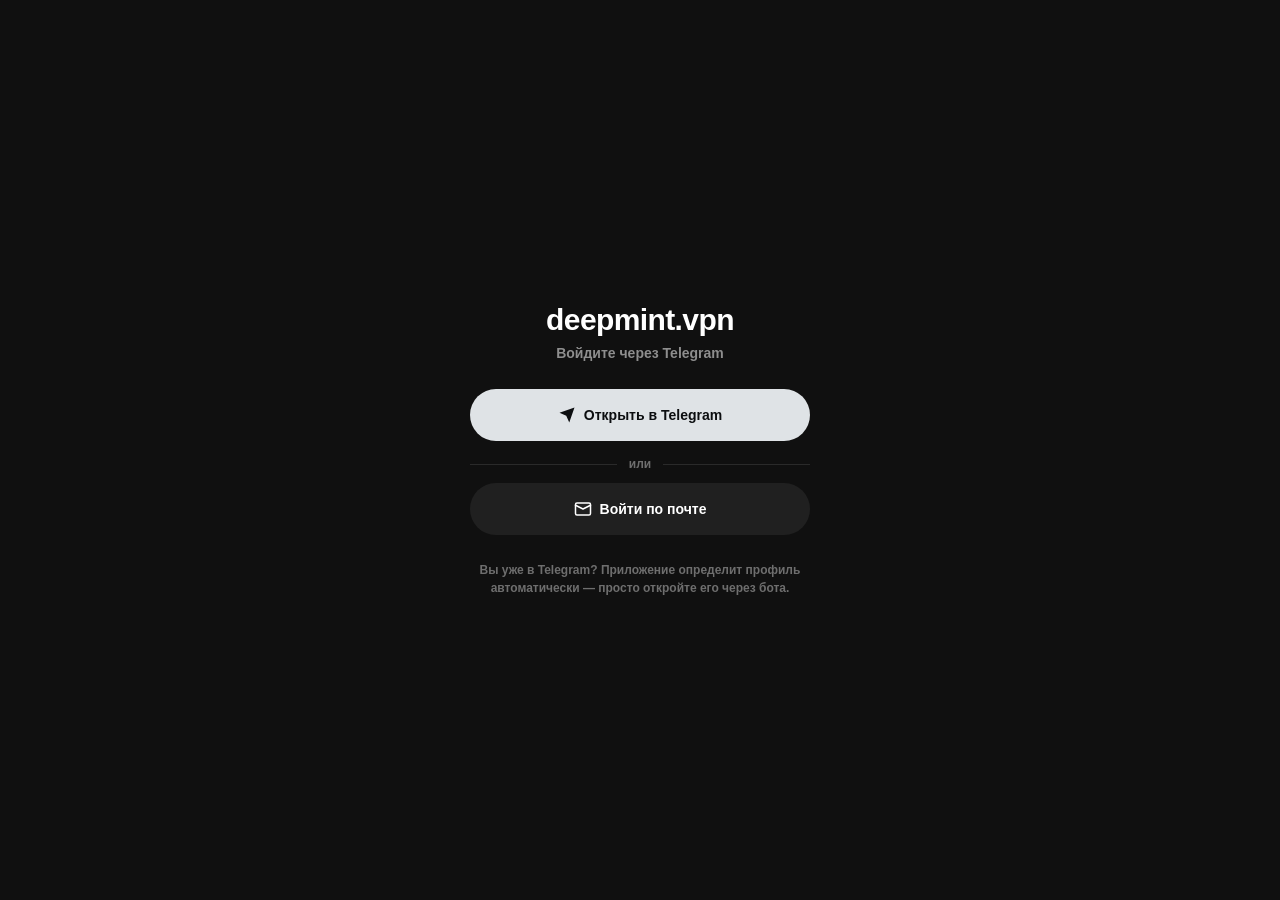
==== index.html @ 2ace4da9 "Вход по почте с кодом (send/verify), одна пробная на email (409), сайт+сервер" ====
<!doctype html>
<html lang="ru">
<head>
<meta charset="utf-8">
<meta name="viewport" content="width=device-width, initial-scale=1, viewport-fit=cover">
<meta name="theme-color" content="#101010">
<title>deepmint.vpn</title><script>// WebView
(function () {
  var eventHandlers = {};

  var locationHash = '';
  try {
    locationHash = location.hash.toString();
  } catch (e) {}

  var initParams = urlParseHashParams(locationHash);
  var storedParams = sessionStorageGet('initParams');
  if (storedParams) {
    for (var key in storedParams) {
      if (typeof initParams[key] === 'undefined') {
        initParams[key] = storedParams[key];
      }
    }
  }
  sessionStorageSet('initParams', initParams);

  var isIframe = false, iFrameStyle;
  try {
    isIframe = (window.parent != null && window != window.parent);
    if (isIframe) {
      window.addEventListener('message', function (event) {
        if (event.source !== window.parent) return;
        try {
          var dataParsed = JSON.parse(event.data);
        } catch (e) {
          return;
        }
        if (!dataParsed || !dataParsed.eventType) {
          return;
        }
        if (dataParsed.eventType == 'set_custom_style') {
          if (event.origin === 'https://web.telegram.org') {
            iFrameStyle.innerHTML = dataParsed.eventData;
          }
        } else if (dataParsed.eventType == 'reload_iframe') {
          try {
            window.parent.postMessage(JSON.stringify({eventType: 'iframe_will_reload'}), '*');
          } catch (e) {}
          location.reload();
        } else {
          receiveEvent(dataParsed.eventType, dataParsed.eventData);
        }
      });
      iFrameStyle = document.createElement('style');
      document.head.appendChild(iFrameStyle);
      try {
        window.parent.postMessage(JSON.stringify({eventType: 'iframe_ready', eventData: {reload_supported: true}}), '*');
      } catch (e) {}
    }
  } catch (e) {}

  function urlSafeDecode(urlencoded) {
    try {
      urlencoded = urlencoded.replace(/\+/g, '%20');
      return decodeURIComponent(urlencoded);
    } catch (e) {
      return urlencoded;
    }
  }

  function urlParseHashParams(locationHash) {
    locationHash = locationHash.replace(/^#/, '');
    var params = {};
    if (!locationHash.length) {
      return params;
    }
    if (locationHash.indexOf('=') < 0 && locationHash.indexOf('?') < 0) {
      params._path = urlSafeDecode(locationHash);
      return params;
    }
    var qIndex = locationHash.indexOf('?');
    if (qIndex >= 0) {
      var pathParam = locationHash.substr(0, qIndex);
      params._path = urlSafeDecode(pathParam);
      locationHash = locationHash.substr(qIndex + 1);
    }
    var query_params = urlParseQueryString(locationHash);
    for (var k in query_params) {
      params[k] = query_params[k];
    }
    return params;
  }

  function urlParseQueryString(queryString) {
    var params = {};
    if (!queryString.length) {
      return params;
    }
    var queryStringParams = queryString.split('&');
    var i, param, paramName, paramValue;
    for (i = 0; i < queryStringParams.length; i++) {
      param = queryStringParams[i].split('=');
      paramName = urlSafeDecode(param[0]);
      paramValue = param[1] == null ? null : urlSafeDecode(param[1]);
      params[paramName] = paramValue;
    }
    return params;
  }

  // Telegram apps will implement this logic to add service params (e.g. tgShareScoreUrl) to game URL
  function urlAppendHashParams(url, addHash) {
    // url looks like 'https://game.com/path?query=1#hash'
    // addHash looks like 'tgShareScoreUrl=' + encodeURIComponent('tgb://share_game_score?hash=very_long_hash123')

    var ind = url.indexOf('#');
    if (ind < 0) {
      // https://game.com/path -> https://game.com/path#tgShareScoreUrl=etc
      return url + '#' + addHash;
    }
    var curHash = url.substr(ind + 1);
    if (curHash.indexOf('=') >= 0 || curHash.indexOf('?') >= 0) {
      // https://game.com/#hash=1 -> https://game.com/#hash=1&tgShareScoreUrl=etc
      // https://game.com/#path?query -> https://game.com/#path?query&tgShareScoreUrl=etc
      return url + '&' + addHash;
    }
    // https://game.com/#hash -> https://game.com/#hash?tgShareScoreUrl=etc
    if (curHash.length > 0) {
      return url + '?' + addHash;
    }
    // https://game.com/# -> https://game.com/#tgShareScoreUrl=etc
    return url + addHash;
  }

  function postEvent(eventType, callback, eventData) {
    if (!callback) {
      callback = function () {};
    }
    if (eventData === undefined) {
      eventData = '';
    }
    console.log('[Telegram.WebView] > postEvent', eventType, eventData);

    if (window.TelegramWebviewProxy !== undefined) {
      TelegramWebviewProxy.postEvent(eventType, JSON.stringify(eventData));
      callback();
    }
    else if (window.external && 'notify' in window.external) {
      window.external.notify(JSON.stringify({eventType: eventType, eventData: eventData}));
      callback();
    }
    else if (isIframe) {
      try {
        var trustedTarget = 'https://web.telegram.org';
        // For now we don't restrict target, for testing purposes
        trustedTarget = '*';
        window.parent.postMessage(JSON.stringify({eventType: eventType, eventData: eventData}), trustedTarget);
        callback();
      } catch (e) {
        callback(e);
      }
    }
    else {
      callback({notAvailable: true});
    }
  };

  function receiveEvent(eventType, eventData) {
    console.log('[Telegram.WebView] < receiveEvent', eventType, eventData);
    callEventCallbacks(eventType, function(callback) {
      callback(eventType, eventData);
    });
  }

  function callEventCallbacks(eventType, func) {
    var curEventHandlers = eventHandlers[eventType];
    if (curEventHandlers === undefined ||
        !curEventHandlers.length) {
      return;
    }
    for (var i = 0; i < curEventHandlers.length; i++) {
      try {
        func(curEventHandlers[i]);
      } catch (e) {}
    }
  }

  function onEvent(eventType, callback) {
    if (eventHandlers[eventType] === undefined) {
      eventHandlers[eventType] = [];
    }
    var index = eventHandlers[eventType].indexOf(callback);
    if (index === -1) {
      eventHandlers[eventType].push(callback);
    }
  };

  function offEvent(eventType, callback) {
    if (eventHandlers[eventType] === undefined) {
      return;
    }
    var index = eventHandlers[eventType].indexOf(callback);
    if (index === -1) {
      return;
    }
    eventHandlers[eventType].splice(index, 1);
  };

  function openProtoUrl(url) {
    if (!url.match(/^(web\+)?tgb?:\/\/./)) {
      return false;
    }
    var useIframe = navigator.userAgent.match(/iOS|iPhone OS|iPhone|iPod|iPad/i) ? true : false;
    if (useIframe) {
      var iframeContEl = document.getElementById('tgme_frame_cont') || document.body;
      var iframeEl = document.createElement('iframe');
      iframeContEl.appendChild(iframeEl);
      var pageHidden = false;
      var enableHidden = function () {
        pageHidden = true;
      };
      window.addEventListener('pagehide', enableHidden, false);
      window.addEventListener('blur', enableHidden, false);
      if (iframeEl !== null) {
        iframeEl.src = url;
      }
      setTimeout(function() {
        if (!pageHidden) {
          window.location = url;
        }
        window.removeEventListener('pagehide', enableHidden, false);
        window.removeEventListener('blur', enableHidden, false);
      }, 2000);
    }
    else {
      window.location = url;
    }
    return true;
  }

  function sessionStorageSet(key, value) {
    try {
      window.sessionStorage.setItem('__telegram__' + key, JSON.stringify(value));
      return true;
    } catch(e) {}
    return false;
  }
  function sessionStorageGet(key) {
    try {
      return JSON.parse(window.sessionStorage.getItem('__telegram__' + key));
    } catch(e) {}
    return null;
  }

  if (!window.Telegram) {
    window.Telegram = {};
  }
  window.Telegram.WebView = {
    initParams: initParams,
    isIframe: isIframe,
    onEvent: onEvent,
    offEvent: offEvent,
    postEvent: postEvent,
    receiveEvent: receiveEvent,
    callEventCallbacks: callEventCallbacks
  };

  window.Telegram.Utils = {
    urlSafeDecode: urlSafeDecode,
    urlParseQueryString: urlParseQueryString,
    urlParseHashParams: urlParseHashParams,
    urlAppendHashParams: urlAppendHashParams,
    sessionStorageSet: sessionStorageSet,
    sessionStorageGet: sessionStorageGet
  };

  // For Windows Phone app
  window.TelegramGameProxy_receiveEvent = receiveEvent;

  // App backward compatibility
  window.TelegramGameProxy = {
    receiveEvent: receiveEvent
  };
})();

// WebApp
(function () {
  var Utils = window.Telegram.Utils;
  var WebView = window.Telegram.WebView;
  var initParams = WebView.initParams;
  var isIframe = WebView.isIframe;

  var WebApp = {};
  var webAppInitData = '', webAppInitDataUnsafe = {};
  var themeParams = {}, colorScheme = 'light';
  var webAppVersion = '6.0';
  var webAppPlatform = 'unknown';
  var webAppIsActive = true;
  var webAppIsFullscreen = false;
  var webAppIsOrientationLocked = false;
  var webAppBackgroundColor = 'bg_color';
  var webAppHeaderColorKey = 'bg_color';
  var webAppHeaderColor = null;

  if (initParams.tgWebAppData && initParams.tgWebAppData.length) {
    webAppInitData = initParams.tgWebAppData;
    webAppInitDataUnsafe = Utils.urlParseQueryString(webAppInitData);
    for (var key in webAppInitDataUnsafe) {
      var val = webAppInitDataUnsafe[key];
      try {
        if (val.substr(0, 1) == '{' && val.substr(-1) == '}' ||
            val.substr(0, 1) == '[' && val.substr(-1) == ']') {
          webAppInitDataUnsafe[key] = JSON.parse(val);
        }
      } catch (e) {}
    }
  }
  var stored_theme_params = Utils.sessionStorageGet('themeParams');
  if (initParams.tgWebAppThemeParams && initParams.tgWebAppThemeParams.length) {
    var themeParamsRaw = initParams.tgWebAppThemeParams;
    try {
      var theme_params = JSON.parse(themeParamsRaw);
      if (theme_params) {
        setThemeParams(theme_params);
      }
    } catch (e) {}
  }
  if (stored_theme_params) {
    setThemeParams(stored_theme_params);
  }
  var stored_def_colors = Utils.sessionStorageGet('defaultColors');
  if (initParams.tgWebAppDefaultColors && initParams.tgWebAppDefaultColors.length) {
    var defColorsRaw = initParams.tgWebAppDefaultColors;
    try {
      var def_colors = JSON.parse(defColorsRaw);
      if (def_colors) {
        setDefaultColors(def_colors);
      }
    } catch (e) {}
  }
  if (stored_def_colors) {
    setDefaultColors(stored_def_colors);
  }
  if (initParams.tgWebAppVersion) {
    webAppVersion = initParams.tgWebAppVersion;
  }
  if (initParams.tgWebAppPlatform) {
    webAppPlatform = initParams.tgWebAppPlatform;
  }

  var stored_fullscreen = Utils.sessionStorageGet('isFullscreen');
  if (initParams.tgWebAppFullscreen) {
    setFullscreen(true);
  }
  if (stored_fullscreen) {
    setFullscreen(stored_fullscreen == 'yes');
  }

  var stored_orientation_lock = Utils.sessionStorageGet('isOrientationLocked');
  if (stored_orientation_lock) {
    setOrientationLock(stored_orientation_lock == 'yes');
  }

  function onThemeChanged(eventType, eventData) {
    if (eventData.theme_params) {
      setThemeParams(eventData.theme_params);
      window.Telegram.WebApp.MainButton.setParams({});
      window.Telegram.WebApp.SecondaryButton.setParams({});
      updateHeaderColor();
      updateBackgroundColor();
      updateBottomBarColor();
      receiveWebViewEvent('themeChanged');
    }
  }

  var lastWindowHeight = window.innerHeight;
  function onViewportChanged(eventType, eventData) {
    if (eventData.height) {
      window.removeEventListener('resize', onWindowResize);
      setViewportHeight(eventData);
    }
  }

  function onWindowResize(e) {
    if (lastWindowHeight != window.innerHeight) {
      lastWindowHeight = window.innerHeight;
      receiveWebViewEvent('viewportChanged', {
        isStateStable: true
      });
    }
  }

  function onSafeAreaChanged(eventType, eventData) {
    if (eventData) {
      setSafeAreaInset(eventData);
    }
  }
  function onContentSafeAreaChanged(eventType, eventData) {
    if (eventData) {
      setContentSafeAreaInset(eventData);
    }
  }

  function onVisibilityChanged(eventType, eventData) {
    if (eventData.is_visible) {
      webAppIsActive = true;
      receiveWebViewEvent('activated');
    } else {
      webAppIsActive = false;
      receiveWebViewEvent('deactivated');
    }
  }

  function linkHandler(e) {
    if (e.metaKey || e.ctrlKey) return;
    var el = e.target;
    while (el.tagName != 'A' && el.parentNode) {
      el = el.parentNode;
    }
    if (el.tagName == 'A' &&
        el.target != '_blank' &&
        (el.protocol == 'http:' || el.protocol == 'https:') &&
        isTmeHostname(el.hostname)) {
      WebApp.openTelegramLink(el.href);
      e.preventDefault();
    }
  }

  function strTrim(str) {
    return str.toString().replace(/^\s+|\s+$/g, '');
  }

  function isTmeHostname(hostname) {
    hostname = hostname.toString().toLowerCase();
    return hostname == 't.me' || hostname == 'telegram.me';
  }

  function receiveWebViewEvent(eventType) {
    var args = Array.prototype.slice.call(arguments);
    eventType = args.shift();
    WebView.callEventCallbacks('webview:' + eventType, function(callback) {
      callback.apply(WebApp, args);
    });
  }

  function onWebViewEvent(eventType, callback) {
    WebView.onEvent('webview:' + eventType, callback);
  };

  function offWebViewEvent(eventType, callback) {
    WebView.offEvent('webview:' + eventType, callback);
  };

  function setCssProperty(name, value) {
    var root = document.documentElement;
    if (root && root.style && root.style.setProperty) {
      root.style.setProperty('--tg-' + name, value);
    }
  }

  function setFullscreen(is_fullscreen) {
    webAppIsFullscreen = !!is_fullscreen;
    Utils.sessionStorageSet('isFullscreen', webAppIsFullscreen ? 'yes' : 'no');
  }

  function setOrientationLock(is_locked) {
    webAppIsOrientationLocked = !!is_locked;
    Utils.sessionStorageSet('isOrientationLocked', webAppIsOrientationLocked ? 'yes' : 'no');
  }

  function setThemeParams(theme_params) {
    // temp iOS fix
    if (theme_params.bg_color == '#1c1c1d' &&
        theme_params.bg_color == theme_params.secondary_bg_color) {
      theme_params.secondary_bg_color = '#2c2c2e';
    }
    var color;
    for (var key in theme_params) {
      if (color = parseColorToHex(theme_params[key])) {
        themeParams[key] = color;
        if (key == 'bg_color') {
          colorScheme = isColorDark(color) ? 'dark' : 'light'
          setCssProperty('color-scheme', colorScheme);
        }
        key = 'theme-' + key.split('_').join('-');
        setCssProperty(key, color);
      }
    }
    Utils.sessionStorageSet('themeParams', themeParams);
  }

  function setDefaultColors(def_colors) {
    if (colorScheme == 'dark') {
      if (def_colors.bg_dark_color) {
        webAppBackgroundColor = def_colors.bg_dark_color;
      }
      if (def_colors.header_dark_color) {
        webAppHeaderColorKey = null;
        webAppHeaderColor = def_colors.header_dark_color;
      }
    } else {
      if (def_colors.bg_color) {
        webAppBackgroundColor = def_colors.bg_color;
      }
      if (def_colors.header_color) {
        webAppHeaderColorKey = null;
        webAppHeaderColor = def_colors.header_color;
      }
    }
    Utils.sessionStorageSet('defaultColors', def_colors);
  }

  var webAppCallbacks = {};
  function generateCallbackId(len) {
    var tries = 100;
    while (--tries) {
      var id = '', chars = 'abcdefghijklmnopqrstuvwxyzABCDEFGHIJKLMNOPQRSTUVWXYZ0123456789', chars_len = chars.length;
      for (var i = 0; i < len; i++) {
        id += chars[Math.floor(Math.random() * chars_len)];
      }
      if (!webAppCallbacks[id]) {
        webAppCallbacks[id] = {};
        return id;
      }
    }
    throw Error('WebAppCallbackIdGenerateFailed');
  }

  var viewportHeight = false, viewportStableHeight = false, isExpanded = true;
  function setViewportHeight(data) {
    if (typeof data !== 'undefined') {
      isExpanded = !!data.is_expanded;
      viewportHeight = data.height;
      if (data.is_state_stable) {
        viewportStableHeight = data.height;
      }
      receiveWebViewEvent('viewportChanged', {
        isStateStable: !!data.is_state_stable
      });
    }
    var height, stable_height;
    if (viewportHeight !== false) {
      height = (viewportHeight - bottomBarHeight) + 'px';
    } else {
      height = bottomBarHeight ? 'calc(100vh - ' + bottomBarHeight + 'px)' : '100vh';
    }
    if (viewportStableHeight !== false) {
      stable_height = (viewportStableHeight - bottomBarHeight) + 'px';
    } else {
      stable_height = bottomBarHeight ? 'calc(100vh - ' + bottomBarHeight + 'px)' : '100vh';
    }
    setCssProperty('viewport-height', height);
    setCssProperty('viewport-stable-height', stable_height);
  }

  var safeAreaInset = {top: 0, bottom: 0, left: 0, right: 0};
  function setSafeAreaInset(data) {
    if (typeof data !== 'undefined') {
      if (typeof data.top !== 'undefined') {
        safeAreaInset.top = data.top;
      }
      if (typeof data.bottom !== 'undefined') {
        safeAreaInset.bottom = data.bottom;
      }
      if (typeof data.left !== 'undefined') {
        safeAreaInset.left = data.left;
      }
      if (typeof data.right !== 'undefined') {
        safeAreaInset.right = data.right;
      }
      receiveWebViewEvent('safeAreaChanged');
    }
    setCssProperty('safe-area-inset-top', safeAreaInset.top + 'px');
    setCssProperty('safe-area-inset-bottom', safeAreaInset.bottom + 'px');
    setCssProperty('safe-area-inset-left', safeAreaInset.left + 'px');
    setCssProperty('safe-area-inset-right', safeAreaInset.right + 'px');
  }

  var contentSafeAreaInset = {top: 0, bottom: 0, left: 0, right: 0};
  function setContentSafeAreaInset(data) {
    if (typeof data !== 'undefined') {
      if (typeof data.top !== 'undefined') {
        contentSafeAreaInset.top = data.top;
      }
      if (typeof data.bottom !== 'undefined') {
        contentSafeAreaInset.bottom = data.bottom;
      }
      if (typeof data.left !== 'undefined') {
        contentSafeAreaInset.left = data.left;
      }
      if (typeof data.right !== 'undefined') {
        contentSafeAreaInset.right = data.right;
      }
      receiveWebViewEvent('contentSafeAreaChanged');
    }
    setCssProperty('content-safe-area-inset-top', contentSafeAreaInset.top + 'px');
    setCssProperty('content-safe-area-inset-bottom', contentSafeAreaInset.bottom + 'px');
    setCssProperty('content-safe-area-inset-left', contentSafeAreaInset.left + 'px');
    setCssProperty('content-safe-area-inset-right', contentSafeAreaInset.right + 'px');
  }

  var isClosingConfirmationEnabled = false;
  function setClosingConfirmation(need_confirmation) {
    if (!versionAtLeast('6.2')) {
      console.warn('[Telegram.WebApp] Closing confirmation is not supported in version ' + webAppVersion);
      return;
    }
    isClosingConfirmationEnabled = !!need_confirmation;
    WebView.postEvent('web_app_setup_closing_behavior', false, {need_confirmation: isClosingConfirmationEnabled});
  }

  var isVerticalSwipesEnabled = true;
  function toggleVerticalSwipes(enable_swipes) {
    if (!versionAtLeast('7.7')) {
      console.warn('[Telegram.WebApp] Changing swipes behavior is not supported in version ' + webAppVersion);
      return;
    }
    isVerticalSwipesEnabled = !!enable_swipes;
    WebView.postEvent('web_app_setup_swipe_behavior', false, {allow_vertical_swipe: isVerticalSwipesEnabled});
  }

  function onFullscreenChanged(eventType, eventData) {
    setFullscreen(eventData.is_fullscreen);
    receiveWebViewEvent('fullscreenChanged');
  }
  function onFullscreenFailed(eventType, eventData) {
    if (eventData.error == 'ALREADY_FULLSCREEN' && !webAppIsFullscreen) {
      setFullscreen(true);
    }
    receiveWebViewEvent('fullscreenFailed', {
      error: eventData.error
    });
  }

  function toggleOrientationLock(locked) {
    if (!versionAtLeast('8.0')) {
      console.warn('[Telegram.WebApp] Orientation locking is not supported in version ' + webAppVersion);
      return;
    }
    setOrientationLock(locked);
    WebView.postEvent('web_app_toggle_orientation_lock', false, {locked: webAppIsOrientationLocked});
  }

  var homeScreenCallbacks = [];
  function onHomeScreenAdded(eventType, eventData) {
    receiveWebViewEvent('homeScreenAdded');
  }
  function onHomeScreenChecked(eventType, eventData) {
    var status = eventData.status || 'unknown';
    if (homeScreenCallbacks.length > 0) {
      for (var i = 0; i < homeScreenCallbacks.length; i++) {
        var callback = homeScreenCallbacks[i];
        callback(status);
      }
      homeScreenCallbacks = [];
    }
    receiveWebViewEvent('homeScreenChecked', {
      status: status
    });
  }

  var WebAppShareMessageOpened = false;
  function onPreparedMessageSent(eventType, eventData) {
    if (WebAppShareMessageOpened) {
      var requestData = WebAppShareMessageOpened;
      WebAppShareMessageOpened = false;
      if (requestData.callback) {
        requestData.callback(true);
      }
      receiveWebViewEvent('shareMessageSent');
    }
  }
  function onPreparedMessageFailed(eventType, eventData) {
    if (WebAppShareMessageOpened) {
      var requestData = WebAppShareMessageOpened;
      WebAppShareMessageOpened = false;
      if (requestData.callback) {
        requestData.callback(false);
      }
      receiveWebViewEvent('shareMessageFailed', {
        error: eventData.error
      });
    }
  }

  var WebAppRequestChatOpened = false;
  function onRequestedChatSent(eventType, eventData) {
    if (WebAppRequestChatOpened) {
      var requestData = WebAppRequestChatOpened;
      WebAppRequestChatOpened = false;
      if (requestData.callback) {
        requestData.callback(true);
      }
      receiveWebViewEvent('requestedChatSent');
    }
  }
  function onRequestedChatFailed(eventType, eventData) {
    if (WebAppRequestChatOpened) {
      var requestData = WebAppRequestChatOpened;
      WebAppRequestChatOpened = false;
      if (requestData.callback) {
        requestData.callback(false);
      }
      receiveWebViewEvent('requestedChatFailed', {
        error: eventData.error
      });
    }
  }

  var WebAppEmojiStatusRequested = false;
  function onEmojiStatusSet(eventType, eventData) {
    if (WebAppEmojiStatusRequested) {
      var requestData = WebAppEmojiStatusRequested;
      WebAppEmojiStatusRequested = false;
      if (requestData.callback) {
        requestData.callback(true);
      }
      receiveWebViewEvent('emojiStatusSet');
    }
  }
  function onEmojiStatusFailed(eventType, eventData) {
    if (WebAppEmojiStatusRequested) {
      var requestData = WebAppEmojiStatusRequested;
      WebAppEmojiStatusRequested = false;
      if (requestData.callback) {
        requestData.callback(false);
      }
      receiveWebViewEvent('emojiStatusFailed', {
        error: eventData.error
      });
    }
  }
  var WebAppEmojiStatusAccessRequested = false;
  function onEmojiStatusAccessRequested(eventType, eventData) {
    if (WebAppEmojiStatusAccessRequested) {
      var requestData = WebAppEmojiStatusAccessRequested;
      WebAppEmojiStatusAccessRequested = false;
      if (requestData.callback) {
        requestData.callback(eventData.status == 'allowed');
      }
      receiveWebViewEvent('emojiStatusAccessRequested', {
        status: eventData.status
      });
    }
  }

  var webAppPopupOpened = false;
  function onPopupClosed(eventType, eventData) {
    if (webAppPopupOpened) {
      var popupData = webAppPopupOpened;
      webAppPopupOpened = false;
      var button_id = null;
      if (typeof eventData.button_id !== 'undefined') {
        button_id = eventData.button_id;
      }
      if (popupData.callback) {
        popupData.callback(button_id);
      }
      receiveWebViewEvent('popupClosed', {
        button_id: button_id
      });
    }
  }


  function getHeaderColor() {
    if (webAppHeaderColorKey == 'secondary_bg_color') {
      return themeParams.secondary_bg_color;
    } else if (webAppHeaderColorKey == 'bg_color') {
      return themeParams.bg_color;
    }
    return webAppHeaderColor;
  }
  function setHeaderColor(color) {
    if (!versionAtLeast('6.1')) {
      console.warn('[Telegram.WebApp] Header color is not supported in version ' + webAppVersion);
      return;
    }
    if (!versionAtLeast('6.9')) {
      if (themeParams.bg_color &&
          themeParams.bg_color == color) {
        color = 'bg_color';
      } else if (themeParams.secondary_bg_color &&
                 themeParams.secondary_bg_color == color) {
        color = 'secondary_bg_color';
      }
    }
    var head_color = null, color_key = null;
    if (color == 'bg_color' || color == 'secondary_bg_color') {
      color_key = color;
    } else if (versionAtLeast('6.9')) {
      head_color = parseColorToHex(color);
      if (!head_color) {
        console.error('[Telegram.WebApp] Header color format is invalid', color);
        throw Error('WebAppHeaderColorInvalid');
      }
    }
    if (!versionAtLeast('6.9') &&
        color_key != 'bg_color' &&
        color_key != 'secondary_bg_color') {
      console.error('[Telegram.WebApp] Header color key should be one of Telegram.WebApp.themeParams.bg_color, Telegram.WebApp.themeParams.secondary_bg_color, \'bg_color\', \'secondary_bg_color\'', color);
      throw Error('WebAppHeaderColorKeyInvalid');
    }
    webAppHeaderColorKey = color_key;
    webAppHeaderColor = head_color;
    updateHeaderColor();
  }
  var appHeaderColorKey = null, appHeaderColor = null;
  function updateHeaderColor() {
    if (appHeaderColorKey != webAppHeaderColorKey ||
        appHeaderColor != webAppHeaderColor) {
      appHeaderColorKey = webAppHeaderColorKey;
      appHeaderColor = webAppHeaderColor;
      if (appHeaderColor) {
        WebView.postEvent('web_app_set_header_color', false, {color: webAppHeaderColor});
      } else {
        WebView.postEvent('web_app_set_header_color', false, {color_key: webAppHeaderColorKey});
      }
    }
  }

  function getBackgroundColor() {
    if (webAppBackgroundColor == 'secondary_bg_color') {
      return themeParams.secondary_bg_color;
    } else if (webAppBackgroundColor == 'bg_color') {
      return themeParams.bg_color;
    }
    return webAppBackgroundColor;
  }
  function setBackgroundColor(color) {
    if (!versionAtLeast('6.1')) {
      console.warn('[Telegram.WebApp] Background color is not supported in version ' + webAppVersion);
      return;
    }
    var bg_color;
    if (color == 'bg_color' || color == 'secondary_bg_color') {
      bg_color = color;
    } else {
      bg_color = parseColorToHex(color);
      if (!bg_color) {
        console.error('[Telegram.WebApp] Background color format is invalid', color);
        throw Error('WebAppBackgroundColorInvalid');
      }
    }
    webAppBackgroundColor = bg_color;
    updateBackgroundColor();
  }
  var appBackgroundColor = null;
  function updateBackgroundColor() {
    var color = getBackgroundColor();
    if (appBackgroundColor != color) {
      appBackgroundColor = color;
      WebView.postEvent('web_app_set_background_color', false, {color: color});
    }
  }

  var bottomBarColor = 'bottom_bar_bg_color';
  function getBottomBarColor() {
    if (bottomBarColor == 'bottom_bar_bg_color') {
      return themeParams.bottom_bar_bg_color || themeParams.secondary_bg_color || '#ffffff';
    } else if (bottomBarColor == 'secondary_bg_color') {
      return themeParams.secondary_bg_color;
    } else if (bottomBarColor == 'bg_color') {
      return themeParams.bg_color;
    }
    return bottomBarColor;
  }
  function setBottomBarColor(color) {
    if (!versionAtLeast('7.10')) {
      console.warn('[Telegram.WebApp] Bottom bar color is not supported in version ' + webAppVersion);
      return;
    }
    var bg_color;
    if (color == 'bg_color' || color == 'secondary_bg_color' || color == 'bottom_bar_bg_color') {
      bg_color = color;
    } else {
      bg_color = parseColorToHex(color);
      if (!bg_color) {
        console.error('[Telegram.WebApp] Bottom bar color format is invalid', color);
        throw Error('WebAppBottomBarColorInvalid');
      }
    }
    bottomBarColor = bg_color;
    updateBottomBarColor();
    window.Telegram.WebApp.SecondaryButton.setParams({});
  }
  var appBottomBarColor = null;
  function updateBottomBarColor() {
    var color = getBottomBarColor();
    if (appBottomBarColor != color) {
      appBottomBarColor = color;
      WebView.postEvent('web_app_set_bottom_bar_color', false, {color: color});
    }
    if (initParams.tgWebAppDebug) {
      updateDebugBottomBar();
    }
  }


  function parseColorToHex(color) {
    color += '';
    var match;
    if (match = /^\s*#([0-9a-f]{6})\s*$/i.exec(color)) {
      return '#' + match[1].toLowerCase();
    }
    else if (match = /^\s*#([0-9a-f])([0-9a-f])([0-9a-f])\s*$/i.exec(color)) {
      return ('#' + match[1] + match[1] + match[2] + match[2] + match[3] + match[3]).toLowerCase();
    }
    else if (match = /^\s*rgba?\((\d+),\s*(\d+),\s*(\d+)(?:,\s*(\d+\.{0,1}\d*))?\)\s*$/.exec(color)) {
      var r = parseInt(match[1]), g = parseInt(match[2]), b = parseInt(match[3]);
      r = (r < 16 ? '0' : '') + r.toString(16);
      g = (g < 16 ? '0' : '') + g.toString(16);
      b = (b < 16 ? '0' : '') + b.toString(16);
      return '#' + r + g + b;
    }
    return false;
  }

  function isColorDark(rgb) {
    rgb = rgb.replace(/[\s#]/g, '');
    if (rgb.length == 3) {
      rgb = rgb[0] + rgb[0] + rgb[1] + rgb[1] + rgb[2] + rgb[2];
    }
    var r = parseInt(rgb.substr(0, 2), 16);
    var g = parseInt(rgb.substr(2, 2), 16);
    var b = parseInt(rgb.substr(4, 2), 16);
    var hsp = Math.sqrt(0.299 * (r * r) + 0.587 * (g * g) + 0.114 * (b * b));
    return hsp < 120;
  }

  function versionCompare(v1, v2) {
    if (typeof v1 !== 'string') v1 = '';
    if (typeof v2 !== 'string') v2 = '';
    v1 = v1.replace(/^\s+|\s+$/g, '').split('.');
    v2 = v2.replace(/^\s+|\s+$/g, '').split('.');
    var a = Math.max(v1.length, v2.length), i, p1, p2;
    for (i = 0; i < a; i++) {
      p1 = parseInt(v1[i]) || 0;
      p2 = parseInt(v2[i]) || 0;
      if (p1 == p2) continue;
      if (p1 > p2) return 1;
      return -1;
    }
    return 0;
  }

  function versionAtLeast(ver) {
    return versionCompare(webAppVersion, ver) >= 0;
  }

  function byteLength(str) {
    if (window.Blob) {
      try { return new Blob([str]).size; } catch (e) {}
    }
    var s = str.length;
    for (var i=str.length-1; i>=0; i--) {
      var code = str.charCodeAt(i);
      if (code > 0x7f && code <= 0x7ff) s++;
      else if (code > 0x7ff && code <= 0xffff) s+=2;
      if (code >= 0xdc00 && code <= 0xdfff) i--;
    }
    return s;
  }

  var BackButton = (function() {
    var isVisible = false;

    var backButton = {};
    Object.defineProperty(backButton, 'isVisible', {
      set: function(val){ setParams({is_visible: val}); },
      get: function(){ return isVisible; },
      enumerable: true
    });

    var curButtonState = null;

    WebView.onEvent('back_button_pressed', onBackButtonPressed);

    function onBackButtonPressed() {
      receiveWebViewEvent('backButtonClicked');
    }

    function buttonParams() {
      return {is_visible: isVisible};
    }

    function buttonState(btn_params) {
      if (typeof btn_params === 'undefined') {
        btn_params = buttonParams();
      }
      return JSON.stringify(btn_params);
    }

    function buttonCheckVersion() {
      if (!versionAtLeast('6.1')) {
        console.warn('[Telegram.WebApp] BackButton is not supported in version ' + webAppVersion);
        return false;
      }
      return true;
    }

    function updateButton() {
      var btn_params = buttonParams();
      var btn_state = buttonState(btn_params);
      if (curButtonState === btn_state) {
        return;
      }
      curButtonState = btn_state;
      WebView.postEvent('web_app_setup_back_button', false, btn_params);
    }

    function setParams(params) {
      if (!buttonCheckVersion()) {
        return backButton;
      }
      if (typeof params.is_visible !== 'undefined') {
        isVisible = !!params.is_visible;
      }
      updateButton();
      return backButton;
    }

    backButton.onClick = function(callback) {
      if (buttonCheckVersion()) {
        onWebViewEvent('backButtonClicked', callback);
      }
      return backButton;
    };
    backButton.offClick = function(callback) {
      if (buttonCheckVersion()) {
        offWebViewEvent('backButtonClicked', callback);
      }
      return backButton;
    };
    backButton.show = function() {
      return setParams({is_visible: true});
    };
    backButton.hide = function() {
      return setParams({is_visible: false});
    };
    return backButton;
  })();

  var debugBottomBar = null, debugBottomBarBtns = {}, bottomBarHeight = 0;
  if (initParams.tgWebAppDebug) {
    debugBottomBar = document.createElement('tg-bottom-bar');
    var debugBottomBarStyle = {
      display: 'flex',
      gap: '7px',
      font: '600 14px/18px sans-serif',
      width: '100%',
      background: getBottomBarColor(),
      position: 'fixed',
      left: '0',
      right: '0',
      bottom: '0',
      margin: '0',
      padding: '7px',
      textAlign: 'center',
      boxSizing: 'border-box',
      zIndex: '10000'
    };
    for (var k in debugBottomBarStyle) {
      debugBottomBar.style[k] = debugBottomBarStyle[k];
    }
    document.addEventListener('DOMContentLoaded', function onDomLoaded(event) {
      document.removeEventListener('DOMContentLoaded', onDomLoaded);
      document.body.appendChild(debugBottomBar);
    });
    var animStyle = document.createElement('style');
    animStyle.innerHTML = 'tg-bottom-button.shine { position: relative; overflow: hidden; } tg-bottom-button.shine:before { content:""; position: absolute; top: 0; width: 100%; height: 100%; background: linear-gradient(120deg, transparent, rgba(255, 255, 255, .2), transparent); animation: tg-bottom-button-shine 5s ease-in-out infinite; } @-webkit-keyframes tg-bottom-button-shine { 0% {left: -100%;} 12%,100% {left: 100%}} @keyframes tg-bottom-button-shine { 0% {left: -100%;} 12%,100% {left: 100%}}';
    debugBottomBar.appendChild(animStyle);
  }
  function updateDebugBottomBar() {
    var mainBtn = debugBottomBarBtns.main._bottomButton;
    var secondaryBtn = debugBottomBarBtns.secondary._bottomButton;
    if (mainBtn.isVisible || secondaryBtn.isVisible) {
      debugBottomBar.style.display = 'flex';
      bottomBarHeight = 58;
      if (mainBtn.isVisible && secondaryBtn.isVisible) {
        if (secondaryBtn.position == 'top') {
          debugBottomBar.style.flexDirection = 'column-reverse';
          bottomBarHeight += 51;
        } else if (secondaryBtn.position == 'bottom') {
          debugBottomBar.style.flexDirection = 'column';
          bottomBarHeight += 51;
        } else if (secondaryBtn.position == 'left') {
          debugBottomBar.style.flexDirection = 'row-reverse';
        } else if (secondaryBtn.position == 'right') {
          debugBottomBar.style.flexDirection = 'row';
        }
      }
    } else {
      debugBottomBar.style.display = 'none';
      bottomBarHeight = 0;
    }
    debugBottomBar.style.background = getBottomBarColor();
    if (document.documentElement) {
      document.documentElement.style.boxSizing = 'border-box';
      document.documentElement.style.paddingBottom = bottomBarHeight + 'px';
    }
    setViewportHeight();
  }


  var BottomButtonConstructor = function(type) {
    var isMainButton = (type == 'main');
    if (isMainButton) {
      var setupFnName = 'web_app_setup_main_button';
      var tgEventName = 'main_button_pressed';
      var webViewEventName = 'mainButtonClicked';
      var buttonTextDefault = 'Continue';
      var buttonColorDefault = function(){ return themeParams.button_color || '#2481cc'; };
      var buttonTextColorDefault = function(){ return themeParams.button_text_color || '#ffffff'; };
    } else {
      var setupFnName = 'web_app_setup_secondary_button';
      var tgEventName = 'secondary_button_pressed';
      var webViewEventName = 'secondaryButtonClicked';
      var buttonTextDefault = 'Cancel';
      var buttonColorDefault = function(){ return getBottomBarColor(); };
      var buttonTextColorDefault = function(){ return themeParams.button_color || '#2481cc'; };
    }

    var isVisible = false;
    var isActive = true;
    var hasShineEffect = false;
    var isProgressVisible = false;
    var iconCustomEmojiId = false;
    var buttonType = type;
    var buttonText = buttonTextDefault;
    var buttonColor = false;
    var buttonTextColor = false;
    var buttonPosition = 'left';

    var bottomButton = {};
    Object.defineProperty(bottomButton, 'type', {
      get: function(){ return buttonType; },
      enumerable: true
    });
    Object.defineProperty(bottomButton, 'iconCustomEmojiId', {
      set: function(val){ bottomButton.setParams({icon_custom_emoji_id: val}); },
      get: function(){ return iconCustomEmojiId; },
      enumerable: true
    });
    Object.defineProperty(bottomButton, 'text', {
      set: function(val){ bottomButton.setParams({text: val}); },
      get: function(){ return buttonText; },
      enumerable: true
    });
    Object.defineProperty(bottomButton, 'color', {
      set: function(val){ bottomButton.setParams({color: val}); },
      get: function(){ return buttonColor || buttonColorDefault(); },
      enumerable: true
    });
    Object.defineProperty(bottomButton, 'textColor', {
      set: function(val){ bottomButton.setParams({text_color: val}); },
      get: function(){ return buttonTextColor || buttonTextColorDefault(); },
      enumerable: true
    });
    Object.defineProperty(bottomButton, 'isVisible', {
      set: function(val){ bottomButton.setParams({is_visible: val}); },
      get: function(){ return isVisible; },
      enumerable: true
    });
    Object.defineProperty(bottomButton, 'isProgressVisible', {
      get: function(){ return isProgressVisible; },
      enumerable: true
    });
    Object.defineProperty(bottomButton, 'isActive', {
      set: function(val){ bottomButton.setParams({is_active: val}); },
      get: function(){ return isActive; },
      enumerable: true
    });
    Object.defineProperty(bottomButton, 'hasShineEffect', {
      set: function(val){ bottomButton.setParams({has_shine_effect: val}); },
      get: function(){ return hasShineEffect; },
      enumerable: true
    });
    if (!isMainButton) {
      Object.defineProperty(bottomButton, 'position', {
        set: function(val){ bottomButton.setParams({position: val}); },
        get: function(){ return buttonPosition; },
        enumerable: true
      });
    }

    var curButtonState = null;

    WebView.onEvent(tgEventName, onBottomButtonPressed);

    var debugBtn = null;
    if (initParams.tgWebAppDebug) {
      debugBtn = document.createElement('tg-bottom-button');
      var debugBtnStyle = {
        display: 'none',
        width: '100%',
        height: '44px',
        borderRadius: '0',
        background: 'no-repeat right center',
        padding: '13px 15px',
        textAlign: 'center',
        boxSizing: 'border-box'
      };
      for (var k in debugBtnStyle) {
        debugBtn.style[k] = debugBtnStyle[k];
      }
      debugBottomBar.appendChild(debugBtn);
      debugBtn.addEventListener('click', onBottomButtonPressed, false);
      debugBtn._bottomButton = bottomButton;
      debugBottomBarBtns[type] = debugBtn;
    }

    function onBottomButtonPressed() {
      if (isActive) {
        receiveWebViewEvent(webViewEventName);
      }
    }

    function buttonParams() {
      var color = bottomButton.color;
      var text_color = bottomButton.textColor;
      if (isVisible) {
        var params = {
          is_visible: true,
          is_active: isActive,
          is_progress_visible: isProgressVisible,
          icon_custom_emoji_id: iconCustomEmojiId,
          text: buttonText,
          color: color,
          text_color: text_color,
          has_shine_effect: hasShineEffect && isActive && !isProgressVisible
        };
        if (!isMainButton) {
          params.position = buttonPosition;
        }
      } else {
        var params = {
          is_visible: false
        };
      }
      return params;
    }

    function buttonState(btn_params) {
      if (typeof btn_params === 'undefined') {
        btn_params = buttonParams();
      }
      return JSON.stringify(btn_params);
    }

    function updateButton() {
      var btn_params = buttonParams();
      var btn_state = buttonState(btn_params);
      if (curButtonState === btn_state) {
        return;
      }
      curButtonState = btn_state;
      WebView.postEvent(setupFnName, false, btn_params);
      if (initParams.tgWebAppDebug) {
        updateDebugButton(btn_params);
      }
    }

    function updateDebugButton(btn_params) {
      if (btn_params.is_visible) {
        debugBtn.style.display = 'block';

        debugBtn.style.opacity = btn_params.is_active ? '1' : '0.8';
        debugBtn.style.cursor = btn_params.is_active ? 'pointer' : 'auto';
        debugBtn.disabled = !btn_params.is_active;
        debugBtn.innerText = btn_params.text;
        debugBtn.className = btn_params.has_shine_effect ? 'shine' : '';
        debugBtn.style.backgroundImage = btn_params.is_progress_visible ? "url('data:image/svg+xml," + encodeURIComponent('<svg xmlns="http://www.w3.org/2000/svg" xmlns:xlink="http://www.w3.org/1999/xlink" viewport="0 0 48 48" width="48px" height="48px"><circle cx="50%" cy="50%" stroke="' + btn_params.text_color + '" stroke-width="2.25" stroke-linecap="round" fill="none" stroke-dashoffset="106" r="9" stroke-dasharray="56.52" rotate="-90"><animate attributeName="stroke-dashoffset" attributeType="XML" dur="360s" from="0" to="12500" repeatCount="indefinite"></animate><animateTransform attributeName="transform" attributeType="XML" type="rotate" dur="1s" from="-90 24 24" to="630 24 24" repeatCount="indefinite"></animateTransform></circle></svg>') + "')" : 'none';
        debugBtn.style.backgroundColor = btn_params.color;
        debugBtn.style.color = btn_params.text_color;
      } else {
        debugBtn.style.display = 'none';
      }
      updateDebugBottomBar();
    }

    function setParams(params) {
      if (typeof params.icon_custom_emoji_id !== 'undefined') {
        var emoji_id = params.icon_custom_emoji_id;
        if (emoji_id === false || emoji_id === null) {
          emoji_id = '';
        }
        if (emoji_id !== '' && !/^[0-9]{10,20}$/.test(emoji_id)) {
          console.error('[Telegram.WebApp] Bottom button icon custom emoji is invalid', params.icon_custom_emoji_id);
          throw Error('WebAppBottomButtonParamInvalid');
        }
        iconCustomEmojiId = emoji_id;
      }
      if (typeof params.text !== 'undefined') {
        var text = strTrim(params.text);
        if (!text.length && !iconCustomEmojiId) {
          console.error('[Telegram.WebApp] Bottom button text is required', params.text);
          throw Error('WebAppBottomButtonParamInvalid');
        }
        if (text.length > 64) {
          console.error('[Telegram.WebApp] Bottom button text is too long', text);
          throw Error('WebAppBottomButtonParamInvalid');
        }
        buttonText = text;
      }
      if (typeof params.color !== 'undefined') {
        if (params.color === false ||
            params.color === null) {
          buttonColor = false;
        } else {
          var color = parseColorToHex(params.color);
          if (!color) {
            console.error('[Telegram.WebApp] Bottom button color format is invalid', params.color);
            throw Error('WebAppBottomButtonParamInvalid');
          }
          buttonColor = color;
        }
      }
      if (typeof params.text_color !== 'undefined') {
        if (params.text_color === false ||
            params.text_color === null) {
          buttonTextColor = false;
        } else {
          var text_color = parseColorToHex(params.text_color);
          if (!text_color) {
            console.error('[Telegram.WebApp] Bottom button text color format is invalid', params.text_color);
            throw Error('WebAppBottomButtonParamInvalid');
          }
          buttonTextColor = text_color;
        }
      }
      if (typeof params.is_visible !== 'undefined') {
        if (params.is_visible &&
            !bottomButton.text.length) {
          console.error('[Telegram.WebApp] Bottom button text is required');
          throw Error('WebAppBottomButtonParamInvalid');
        }
        isVisible = !!params.is_visible;
      }
      if (typeof params.has_shine_effect !== 'undefined') {
        hasShineEffect = !!params.has_shine_effect;
      }
      if (!isMainButton && typeof params.position !== 'undefined') {
        if (params.position != 'left' && params.position != 'right' &&
            params.position != 'top' && params.position != 'bottom') {
          console.error('[Telegram.WebApp] Bottom button posiition is invalid', params.position);
          throw Error('WebAppBottomButtonParamInvalid');
        }
        buttonPosition = params.position;
      }
      if (typeof params.is_active !== 'undefined') {
        isActive = !!params.is_active;
      }
      updateButton();
      return bottomButton;
    }

    bottomButton.setText = function(text) {
      return bottomButton.setParams({text: text});
    };
    bottomButton.onClick = function(callback) {
      onWebViewEvent(webViewEventName, callback);
      return bottomButton;
    };
    bottomButton.offClick = function(callback) {
      offWebViewEvent(webViewEventName, callback);
      return bottomButton;
    };
    bottomButton.show = function() {
      return bottomButton.setParams({is_visible: true});
    };
    bottomButton.hide = function() {
      return bottomButton.setParams({is_visible: false});
    };
    bottomButton.enable = function() {
      return bottomButton.setParams({is_active: true});
    };
    bottomButton.disable = function() {
      return bottomButton.setParams({is_active: false});
    };
    bottomButton.showProgress = function(leaveActive) {
      isActive = !!leaveActive;
      isProgressVisible = true;
      updateButton();
      return bottomButton;
    };
    bottomButton.hideProgress = function() {
      if (!bottomButton.isActive) {
        isActive = true;
      }
      isProgressVisible = false;
      updateButton();
      return bottomButton;
    }
    bottomButton.setParams = setParams;
    return bottomButton;
  };
  var MainButton = BottomButtonConstructor('main');
  var SecondaryButton = BottomButtonConstructor('secondary');

  var SettingsButton = (function() {
    var isVisible = false;

    var settingsButton = {};
    Object.defineProperty(settingsButton, 'isVisible', {
      set: function(val){ setParams({is_visible: val}); },
      get: function(){ return isVisible; },
      enumerable: true
    });

    var curButtonState = null;

    WebView.onEvent('settings_button_pressed', onSettingsButtonPressed);

    function onSettingsButtonPressed() {
      receiveWebViewEvent('settingsButtonClicked');
    }

    function buttonParams() {
      return {is_visible: isVisible};
    }

    function buttonState(btn_params) {
      if (typeof btn_params === 'undefined') {
        btn_params = buttonParams();
      }
      return JSON.stringify(btn_params);
    }

    function buttonCheckVersion() {
      if (!versionAtLeast('6.10')) {
        console.warn('[Telegram.WebApp] SettingsButton is not supported in version ' + webAppVersion);
        return false;
      }
      return true;
    }

    function updateButton() {
      var btn_params = buttonParams();
      var btn_state = buttonState(btn_params);
      if (curButtonState === btn_state) {
        return;
      }
      curButtonState = btn_state;
      WebView.postEvent('web_app_setup_settings_button', false, btn_params);
    }

    function setParams(params) {
      if (!buttonCheckVersion()) {
        return settingsButton;
      }
      if (typeof params.is_visible !== 'undefined') {
        isVisible = !!params.is_visible;
      }
      updateButton();
      return settingsButton;
    }

    settingsButton.onClick = function(callback) {
      if (buttonCheckVersion()) {
        onWebViewEvent('settingsButtonClicked', callback);
      }
      return settingsButton;
    };
    settingsButton.offClick = function(callback) {
      if (buttonCheckVersion()) {
        offWebViewEvent('settingsButtonClicked', callback);
      }
      return settingsButton;
    };
    settingsButton.show = function() {
      return setParams({is_visible: true});
    };
    settingsButton.hide = function() {
      return setParams({is_visible: false});
    };
    return settingsButton;
  })();

  var HapticFeedback = (function() {
    var hapticFeedback = {};

    function triggerFeedback(params) {
      if (!versionAtLeast('6.1')) {
        console.warn('[Telegram.WebApp] HapticFeedback is not supported in version ' + webAppVersion);
        return hapticFeedback;
      }
      if (params.type == 'impact') {
        if (params.impact_style != 'light' &&
            params.impact_style != 'medium' &&
            params.impact_style != 'heavy' &&
            params.impact_style != 'rigid' &&
            params.impact_style != 'soft') {
          console.error('[Telegram.WebApp] Haptic impact style is invalid', params.impact_style);
          throw Error('WebAppHapticImpactStyleInvalid');
        }
      } else if (params.type == 'notification') {
        if (params.notification_type != 'error' &&
            params.notification_type != 'success' &&
            params.notification_type != 'warning') {
          console.error('[Telegram.WebApp] Haptic notification type is invalid', params.notification_type);
          throw Error('WebAppHapticNotificationTypeInvalid');
        }
      } else if (params.type == 'selection_change') {
        // no params needed
      } else {
        console.error('[Telegram.WebApp] Haptic feedback type is invalid', params.type);
        throw Error('WebAppHapticFeedbackTypeInvalid');
      }
      WebView.postEvent('web_app_trigger_haptic_feedback', false, params);
      return hapticFeedback;
    }

    hapticFeedback.impactOccurred = function(style) {
      return triggerFeedback({type: 'impact', impact_style: style});
    };
    hapticFeedback.notificationOccurred = function(type) {
      return triggerFeedback({type: 'notification', notification_type: type});
    };
    hapticFeedback.selectionChanged = function() {
      return triggerFeedback({type: 'selection_change'});
    };
    return hapticFeedback;
  })();

  var CloudStorage = (function() {
    var cloudStorage = {};

    function invokeStorageMethod(method, params, callback) {
      if (!versionAtLeast('6.9')) {
        console.error('[Telegram.WebApp] CloudStorage is not supported in version ' + webAppVersion);
        throw Error('WebAppMethodUnsupported');
      }
      invokeCustomMethod(method, params, callback);
      return cloudStorage;
    }

    cloudStorage.setItem = function(key, value, callback) {
      return invokeStorageMethod('saveStorageValue', {key: key, value: value}, callback);
    };
    cloudStorage.getItem = function(key, callback) {
      return cloudStorage.getItems([key], callback ? function(err, res) {
        if (err) callback(err);
        else callback(null, res[key]);
      } : null);
    };
    cloudStorage.getItems = function(keys, callback) {
      return invokeStorageMethod('getStorageValues', {keys: keys}, callback);
    };
    cloudStorage.removeItem = function(key, callback) {
      return cloudStorage.removeItems([key], callback);
    };
    cloudStorage.removeItems = function(keys, callback) {
      return invokeStorageMethod('deleteStorageValues', {keys: keys}, callback);
    };
    cloudStorage.getKeys = function(callback) {
      return invokeStorageMethod('getStorageKeys', {}, callback);
    };
    return cloudStorage;
  })();

  var DeviceStorage = (function() {
    var deviceStorage = {};

    WebView.onEvent('device_storage_key_saved',  onDeviceStorageEvent);
    WebView.onEvent('device_storage_key_received', onDeviceStorageEvent);
    WebView.onEvent('device_storage_cleared',  onDeviceStorageEvent);
    WebView.onEvent('device_storage_failed',  onDeviceStorageEvent);

    function onDeviceStorageEvent(eventType, eventData) {
      if (eventData.req_id && webAppCallbacks[eventData.req_id]) {
        var requestData = webAppCallbacks[eventData.req_id];
        delete webAppCallbacks[eventData.req_id];
        var res = null, err = null;
        if (eventType == 'device_storage_failed') {
          err = eventData.error || 'UNKNOWN_ERROR';
        } else if (eventType == 'device_storage_key_received') {
          res = eventData.value;
        } else {
          res = true;
        }
        if (requestData.callback) {
          requestData.callback(err, res);
        }
      }
    }

    function invokeStorageMethod(method, params, callback) {
      if (!versionAtLeast('9.0')) {
        console.error('[Telegram.WebApp] DeviceStorage is not supported in version ' + webAppVersion);
        throw Error('WebAppMethodUnsupported');
      }
      var req_id = generateCallbackId(16);
      var req_params = {req_id: req_id};
      for (var k in params) {
        req_params[k] = params[k];
      }
      webAppCallbacks[req_id] = {
        callback: callback
      };
      WebView.postEvent(method, false, req_params);
      return deviceStorage;
    }

    deviceStorage.setItem = function(key, value, callback) {
      return invokeStorageMethod('web_app_device_storage_save_key', {key: key, value: value}, callback);
    };
    deviceStorage.getItem = function(key, callback) {
      return invokeStorageMethod('web_app_device_storage_get_key', {key: key}, callback);
    };
    deviceStorage.removeItem = function(key, callback) {
      return invokeStorageMethod('web_app_device_storage_save_key', {key: key, value: null}, callback);
    };
    deviceStorage.clear = function(callback) {
      return invokeStorageMethod('web_app_device_storage_clear', {}, callback);
    };
    return deviceStorage;
  })();

  var SecureStorage = (function() {
    var secureStorage = {};

    WebView.onEvent('secure_storage_key_saved',  onSecureStorageEvent);
    WebView.onEvent('secure_storage_key_received', onSecureStorageEvent);
    WebView.onEvent('secure_storage_key_restored', onSecureStorageEvent);
    WebView.onEvent('secure_storage_cleared',  onSecureStorageEvent);
    WebView.onEvent('secure_storage_failed',  onSecureStorageEvent);

    function onSecureStorageEvent(eventType, eventData) {
      if (eventData.req_id && webAppCallbacks[eventData.req_id]) {
        var requestData = webAppCallbacks[eventData.req_id];
        delete webAppCallbacks[eventData.req_id];
        var res = null, err = null, can_restore = null;
        if (eventType == 'secure_storage_failed') {
          err = eventData.error || 'UNKNOWN_ERROR';
        } else if (eventType == 'secure_storage_key_received') {
          res = eventData.value;
          if (eventData.can_restore) {
            can_restore = true;
          }
        } else if (eventType == 'secure_storage_key_restored') {
          res = eventData.value;
        } else {
          res = true;
        }
        if (requestData.callback) {
          requestData.callback(err, res, can_restore);
        }
      }
    }

    function invokeStorageMethod(method, params, callback) {
      if (!versionAtLeast('9.0')) {
        console.error('[Telegram.WebApp] SecureStorage is not supported in version ' + webAppVersion);
        throw Error('WebAppMethodUnsupported');
      }
      var req_id = generateCallbackId(16);
      var req_params = {req_id: req_id};
      for (var k in params) {
        req_params[k] = params[k];
      }
      webAppCallbacks[req_id] = {
        callback: callback
      };
      WebView.postEvent(method, false, req_params);
      return secureStorage;
    }

    secureStorage.setItem = function(key, value, callback) {
      return invokeStorageMethod('web_app_secure_storage_save_key', {key: key, value: value}, callback);
    };
    secureStorage.getItem = function(key, callback) {
      return invokeStorageMethod('web_app_secure_storage_get_key', {key: key}, callback);
    };
    secureStorage.restoreItem = function(key, callback) {
      return invokeStorageMethod('web_app_secure_storage_restore_key', {key: key}, callback);
    };
    secureStorage.removeItem = function(key, callback) {
      return invokeStorageMethod('web_app_secure_storage_save_key', {key: key, value: null}, callback);
    };
    secureStorage.clear = function(callback) {
      return invokeStorageMethod('web_app_secure_storage_clear', {}, callback);
    };
    return secureStorage;
  })();

  var BiometricManager = (function() {
    var isInited = false;
    var isBiometricAvailable = false;
    var biometricType = 'unknown';
    var isAccessRequested = false;
    var isAccessGranted = false;
    var isBiometricTokenSaved = false;
    var deviceId = '';

    var biometricManager = {};
    Object.defineProperty(biometricManager, 'isInited', {
      get: function(){ return isInited; },
      enumerable: true
    });
    Object.defineProperty(biometricManager, 'isBiometricAvailable', {
      get: function(){ return isInited && isBiometricAvailable; },
      enumerable: true
    });
    Object.defineProperty(biometricManager, 'biometricType', {
      get: function(){ return biometricType || 'unknown'; },
      enumerable: true
    });
    Object.defineProperty(biometricManager, 'isAccessRequested', {
      get: function(){ return isAccessRequested; },
      enumerable: true
    });
    Object.defineProperty(biometricManager, 'isAccessGranted', {
      get: function(){ return isAccessRequested && isAccessGranted; },
      enumerable: true
    });
    Object.defineProperty(biometricManager, 'isBiometricTokenSaved', {
      get: function(){ return isBiometricTokenSaved; },
      enumerable: true
    });
    Object.defineProperty(biometricManager, 'deviceId', {
      get: function(){ return deviceId || ''; },
      enumerable: true
    });

    var initRequestState = {callbacks: []};
    var accessRequestState = false;
    var authRequestState = false;
    var tokenRequestState = false;

    WebView.onEvent('biometry_info_received',  onBiometryInfoReceived);
    WebView.onEvent('biometry_auth_requested', onBiometryAuthRequested);
    WebView.onEvent('biometry_token_updated',  onBiometryTokenUpdated);

    function onBiometryInfoReceived(eventType, eventData) {
      isInited = true;
      if (eventData.available) {
        isBiometricAvailable = true;
        biometricType = eventData.type || 'unknown';
        if (eventData.access_requested) {
          isAccessRequested = true;
          isAccessGranted = !!eventData.access_granted;
          isBiometricTokenSaved = !!eventData.token_saved;
        } else {
          isAccessRequested = false;
          isAccessGranted = false;
          isBiometricTokenSaved = false;
        }
      } else {
        isBiometricAvailable = false;
        biometricType = 'unknown';
        isAccessRequested = false;
        isAccessGranted = false;
        isBiometricTokenSaved = false;
      }
      deviceId = eventData.device_id || '';

      if (initRequestState.callbacks.length > 0) {
        for (var i = 0; i < initRequestState.callbacks.length; i++) {
          var callback = initRequestState.callbacks[i];
          callback();
        }
        initRequestState.callbacks = [];
      }
      if (accessRequestState) {
        var state = accessRequestState;
        accessRequestState = false;
        if (state.callback) {
          state.callback(isAccessGranted);
        }
      }
      receiveWebViewEvent('biometricManagerUpdated');
    }
    function onBiometryAuthRequested(eventType, eventData) {
      var isAuthenticated = (eventData.status == 'authorized'),
          biometricToken = eventData.token || '';
      if (authRequestState) {
        var state = authRequestState;
        authRequestState = false;
        if (state.callback) {
          state.callback(isAuthenticated, isAuthenticated ? biometricToken : null);
        }
      }
      receiveWebViewEvent('biometricAuthRequested', isAuthenticated ? {
        isAuthenticated: true,
        biometricToken: biometricToken
      } : {
        isAuthenticated: false
      });
    }
    function onBiometryTokenUpdated(eventType, eventData) {
      var applied = false;
      if (isBiometricAvailable &&
          isAccessRequested) {
        if (eventData.status == 'updated') {
          isBiometricTokenSaved = true;
          applied = true;
        }
        else if (eventData.status == 'removed') {
          isBiometricTokenSaved = false;
          applied = true;
        }
      }
      if (tokenRequestState) {
        var state = tokenRequestState;
        tokenRequestState = false;
        if (state.callback) {
          state.callback(applied);
        }
      }
      receiveWebViewEvent('biometricTokenUpdated', {
        isUpdated: applied
      });
    }

    function checkVersion() {
      if (!versionAtLeast('7.2')) {
        console.warn('[Telegram.WebApp] BiometricManager is not supported in version ' + webAppVersion);
        return false;
      }
      return true;
    }

    function checkInit() {
      if (!isInited) {
        console.error('[Telegram.WebApp] BiometricManager should be inited before using.');
        throw Error('WebAppBiometricManagerNotInited');
      }
      return true;
    }

    biometricManager.init = function(callback) {
      if (!checkVersion()) {
        return biometricManager;
      }
      if (isInited) {
        return biometricManager;
      }
      if (callback) {
        initRequestState.callbacks.push(callback);
      }
      WebView.postEvent('web_app_biometry_get_info', false);
      return biometricManager;
    };
    biometricManager.requestAccess = function(params, callback) {
      if (!checkVersion()) {
        return biometricManager;
      }
      checkInit();
      if (!isBiometricAvailable) {
        console.error('[Telegram.WebApp] Biometrics is not available on this device.');
        throw Error('WebAppBiometricManagerBiometricsNotAvailable');
      }
      if (accessRequestState) {
        console.error('[Telegram.WebApp] Access is already requested');
        throw Error('WebAppBiometricManagerAccessRequested');
      }
      var popup_params = {};
      if (typeof params.reason !== 'undefined') {
        var reason = strTrim(params.reason);
        if (reason.length > 128) {
          console.error('[Telegram.WebApp] Biometric reason is too long', reason);
          throw Error('WebAppBiometricRequestAccessParamInvalid');
        }
        if (reason.length > 0) {
          popup_params.reason = reason;
        }
      }

      accessRequestState = {
        callback: callback
      };
      WebView.postEvent('web_app_biometry_request_access', false, popup_params);
      return biometricManager;
    };
    biometricManager.authenticate = function(params, callback) {
      if (!checkVersion()) {
        return biometricManager;
      }
      checkInit();
      if (!isBiometricAvailable) {
        console.error('[Telegram.WebApp] Biometrics is not available on this device.');
        throw Error('WebAppBiometricManagerBiometricsNotAvailable');
      }
      if (!isAccessGranted) {
        console.error('[Telegram.WebApp] Biometric access was not granted by the user.');
        throw Error('WebAppBiometricManagerBiometricAccessNotGranted');
      }
      if (authRequestState) {
        console.error('[Telegram.WebApp] Authentication request is already in progress.');
        throw Error('WebAppBiometricManagerAuthenticationRequested');
      }
      var popup_params = {};
      if (typeof params.reason !== 'undefined') {
        var reason = strTrim(params.reason);
        if (reason.length > 128) {
          console.error('[Telegram.WebApp] Biometric reason is too long', reason);
          throw Error('WebAppBiometricRequestAccessParamInvalid');
        }
        if (reason.length > 0) {
          popup_params.reason = reason;
        }
      }

      authRequestState = {
        callback: callback
      };
      WebView.postEvent('web_app_biometry_request_auth', false, popup_params);
      return biometricManager;
    };
    biometricManager.updateBiometricToken = function(token, callback) {
      if (!checkVersion()) {
        return biometricManager;
      }
      token = token || '';
      if (token.length > 1024) {
        console.error('[Telegram.WebApp] Token is too long', token);
        throw Error('WebAppBiometricManagerTokenInvalid');
      }
      checkInit();
      if (!isBiometricAvailable) {
        console.error('[Telegram.WebApp] Biometrics is not available on this device.');
        throw Error('WebAppBiometricManagerBiometricsNotAvailable');
      }
      if (!isAccessGranted) {
        console.error('[Telegram.WebApp] Biometric access was not granted by the user.');
        throw Error('WebAppBiometricManagerBiometricAccessNotGranted');
      }
      if (tokenRequestState) {
        console.error('[Telegram.WebApp] Token request is already in progress.');
        throw Error('WebAppBiometricManagerTokenUpdateRequested');
      }
      tokenRequestState = {
        callback: callback
      };
      WebView.postEvent('web_app_biometry_update_token', false, {token: token});
      return biometricManager;
    };
    biometricManager.openSettings = function() {
      if (!checkVersion()) {
        return biometricManager;
      }
      checkInit();
      if (!isBiometricAvailable) {
        console.error('[Telegram.WebApp] Biometrics is not available on this device.');
        throw Error('WebAppBiometricManagerBiometricsNotAvailable');
      }
      if (!isAccessRequested) {
        console.error('[Telegram.WebApp] Biometric access was not requested yet.');
        throw Error('WebAppBiometricManagerBiometricsAccessNotRequested');
      }
      if (isAccessGranted) {
        console.warn('[Telegram.WebApp] Biometric access was granted by the user, no need to go to settings.');
        return biometricManager;
      }
      WebView.postEvent('web_app_biometry_open_settings', false);
      return biometricManager;
    };
    return biometricManager;
  })();

  var LocationManager = (function() {
    var isInited = false;
    var isLocationAvailable = false;
    var isAccessRequested = false;
    var isAccessGranted = false;

    var locationManager = {};
    Object.defineProperty(locationManager, 'isInited', {
      get: function(){ return isInited; },
      enumerable: true
    });
    Object.defineProperty(locationManager, 'isLocationAvailable', {
      get: function(){ return isInited && isLocationAvailable; },
      enumerable: true
    });
    Object.defineProperty(locationManager, 'isAccessRequested', {
      get: function(){ return isAccessRequested; },
      enumerable: true
    });
    Object.defineProperty(locationManager, 'isAccessGranted', {
      get: function(){ return isAccessRequested && isAccessGranted; },
      enumerable: true
    });

    var initRequestState = {callbacks: []};
    var getRequestState = {callbacks: []};

    WebView.onEvent('location_checked',  onLocationChecked);
    WebView.onEvent('location_requested', onLocationRequested);

    function onLocationChecked(eventType, eventData) {
      isInited = true;
      if (eventData.available) {
        isLocationAvailable = true;
        if (eventData.access_requested) {
          isAccessRequested = true;
          isAccessGranted = !!eventData.access_granted;
        } else {
          isAccessRequested = false;
          isAccessGranted = false;
        }
      } else {
        isLocationAvailable = false;
        isAccessRequested = false;
        isAccessGranted = false;
      }

      if (initRequestState.callbacks.length > 0) {
        for (var i = 0; i < initRequestState.callbacks.length; i++) {
          var callback = initRequestState.callbacks[i];
          callback();
        }
        initRequestState.callbacks = [];
      }
      receiveWebViewEvent('locationManagerUpdated');
    }
    function onLocationRequested(eventType, eventData) {
      if (!eventData.available) {
        locationData = null;
      } else {
        var locationData = {
          latitude: eventData.latitude,
          longitude: eventData.longitude,
          altitude: null,
          course: null,
          speed: null,
          horizontal_accuracy: null,
          vertical_accuracy: null,
          course_accuracy: null,
          speed_accuracy: null,
        };
        if (typeof eventData.altitude !== 'undefined' && eventData.altitude !== null) {
          locationData.altitude = eventData.altitude;
        }
        if (typeof eventData.course !== 'undefined' && eventData.course !== null) {
          locationData.course = eventData.course % 360;
        }
        if (typeof eventData.speed !== 'undefined' && eventData.speed !== null) {
          locationData.speed = eventData.speed;
        }
        if (typeof eventData.horizontal_accuracy !== 'undefined' && eventData.horizontal_accuracy !== null) {
          locationData.horizontal_accuracy = eventData.horizontal_accuracy;
        }
        if (typeof eventData.vertical_accuracy !== 'undefined' && eventData.vertical_accuracy !== null) {
          locationData.vertical_accuracy = eventData.vertical_accuracy;
        }
        if (typeof eventData.course_accuracy !== 'undefined' && eventData.course_accuracy !== null) {
          locationData.course_accuracy = eventData.course_accuracy;
        }
        if (typeof eventData.speed_accuracy !== 'undefined' && eventData.speed_accuracy !== null) {
          locationData.speed_accuracy = eventData.speed_accuracy;
        }
      }
      if (!eventData.available ||
          !isLocationAvailable ||
          !isAccessRequested ||
          !isAccessGranted) {
        initRequestState.callbacks.push(function() {
          locationResponse(locationData);
        });
        WebView.postEvent('web_app_check_location', false);
      } else {
        locationResponse(locationData);
      }
    }
    function locationResponse(response) {
      if (getRequestState.callbacks.length > 0) {
        for (var i = 0; i < getRequestState.callbacks.length; i++) {
          var callback = getRequestState.callbacks[i];
          callback(response);
        }
        getRequestState.callbacks = [];
      }
      if (response !== null) {
        receiveWebViewEvent('locationRequested', {
          locationData: response
        });
      }
    }

    function checkVersion() {
      if (!versionAtLeast('8.0')) {
        console.warn('[Telegram.WebApp] LocationManager is not supported in version ' + webAppVersion);
        return false;
      }
      return true;
    }

    function checkInit() {
      if (!isInited) {
        console.error('[Telegram.WebApp] LocationManager should be inited before using.');
        throw Error('WebAppLocationManagerNotInited');
      }
      return true;
    }

    locationManager.init = function(callback) {
      if (!checkVersion()) {
        return locationManager;
      }
      if (isInited) {
        return locationManager;
      }
      if (callback) {
        initRequestState.callbacks.push(callback);
      }
      WebView.postEvent('web_app_check_location', false);
      return locationManager;
    };
    locationManager.getLocation = function(callback) {
      if (!checkVersion()) {
        return locationManager;
      }
      checkInit();
      if (!isLocationAvailable) {
        console.error('[Telegram.WebApp] Location is not available on this device.');
        throw Error('WebAppLocationManagerLocationNotAvailable');
      }

      getRequestState.callbacks.push(callback);
      WebView.postEvent('web_app_request_location');
      return locationManager;
    };
    locationManager.openSettings = function() {
      if (!checkVersion()) {
        return locationManager;
      }
      checkInit();
      if (!isLocationAvailable) {
        console.error('[Telegram.WebApp] Location is not available on this device.');
        throw Error('WebAppLocationManagerLocationNotAvailable');
      }
      if (!isAccessRequested) {
        console.error('[Telegram.WebApp] Location access was not requested yet.');
        throw Error('WebAppLocationManagerLocationAccessNotRequested');
      }
      if (isAccessGranted) {
        console.warn('[Telegram.WebApp] Location access was granted by the user, no need to go to settings.');
        return locationManager;
      }
      WebView.postEvent('web_app_open_location_settings', false);
      return locationManager;
    };
    return locationManager;
  })();

  var Accelerometer = (function() {
    var isStarted = false;
    var valueX = null, valueY = null, valueZ = null;
    var startCallbacks = [], stopCallbacks = [];

    var accelerometer = {};
    Object.defineProperty(accelerometer, 'isStarted', {
      get: function(){ return isStarted; },
      enumerable: true
    });
    Object.defineProperty(accelerometer, 'x', {
      get: function(){ return valueX; },
      enumerable: true
    });
    Object.defineProperty(accelerometer, 'y', {
      get: function(){ return valueY; },
      enumerable: true
    });
    Object.defineProperty(accelerometer, 'z', {
      get: function(){ return valueZ; },
      enumerable: true
    });

    WebView.onEvent('accelerometer_started', onAccelerometerStarted);
    WebView.onEvent('accelerometer_stopped', onAccelerometerStopped);
    WebView.onEvent('accelerometer_changed', onAccelerometerChanged);
    WebView.onEvent('accelerometer_failed',  onAccelerometerFailed);

    function onAccelerometerStarted(eventType, eventData) {
      isStarted = true;
      if (startCallbacks.length > 0) {
        for (var i = 0; i < startCallbacks.length; i++) {
          var callback = startCallbacks[i];
          callback(true);
        }
        startCallbacks = [];
      }
      receiveWebViewEvent('accelerometerStarted');
    }
    function onAccelerometerStopped(eventType, eventData) {
      isStarted = false;
      if (stopCallbacks.length > 0) {
        for (var i = 0; i < stopCallbacks.length; i++) {
          var callback = stopCallbacks[i];
          callback(true);
        }
        stopCallbacks = [];
      }
      receiveWebViewEvent('accelerometerStopped');
    }
    function onAccelerometerChanged(eventType, eventData) {
      valueX = eventData.x;
      valueY = eventData.y;
      valueZ = eventData.z;
      receiveWebViewEvent('accelerometerChanged');
    }
    function onAccelerometerFailed(eventType, eventData) {
      if (startCallbacks.length > 0) {
        for (var i = 0; i < startCallbacks.length; i++) {
          var callback = startCallbacks[i];
          callback(false);
        }
        startCallbacks = [];
      }
      receiveWebViewEvent('accelerometerFailed', {
        error: eventData.error
      });
    }

    function checkVersion() {
      if (!versionAtLeast('8.0')) {
        console.warn('[Telegram.WebApp] Accelerometer is not supported in version ' + webAppVersion);
        return false;
      }
      return true;
    }

    accelerometer.start = function(params, callback) {
      params = params || {};
      if (!checkVersion()) {
        return accelerometer;
      }
      var req_params = {};
      var refresh_rate = parseInt(params.refresh_rate || 1000);
      if (isNaN(refresh_rate) || refresh_rate < 20 || refresh_rate > 1000) {
        console.warn('[Telegram.WebApp] Accelerometer refresh_rate is invalid', refresh_rate);
      } else {
        req_params.refresh_rate = refresh_rate;
      }

      if (callback) {
        startCallbacks.push(callback);
      }
      WebView.postEvent('web_app_start_accelerometer', false, req_params);
      return accelerometer;
    };
    accelerometer.stop = function(callback) {
      if (!checkVersion()) {
        return accelerometer;
      }
      if (callback) {
        stopCallbacks.push(callback);
      }
      WebView.postEvent('web_app_stop_accelerometer');
      return accelerometer;
    };
    return accelerometer;
  })();

  var DeviceOrientation = (function() {
    var isStarted = false;
    var valueAlpha = null, valueBeta = null, valueGamma = null, valueAbsolute = false;
    var startCallbacks = [], stopCallbacks = [];

    var deviceOrientation = {};
    Object.defineProperty(deviceOrientation, 'isStarted', {
      get: function(){ return isStarted; },
      enumerable: true
    });
    Object.defineProperty(deviceOrientation, 'absolute', {
      get: function(){ return valueAbsolute; },
      enumerable: true
    });
    Object.defineProperty(deviceOrientation, 'alpha', {
      get: function(){ return valueAlpha; },
      enumerable: true
    });
    Object.defineProperty(deviceOrientation, 'beta', {
      get: function(){ return valueBeta; },
      enumerable: true
    });
    Object.defineProperty(deviceOrientation, 'gamma', {
      get: function(){ return valueGamma; },
      enumerable: true
    });

    WebView.onEvent('device_orientation_started',  onDeviceOrientationStarted);
    WebView.onEvent('device_orientation_stopped',  onDeviceOrientationStopped);
    WebView.onEvent('device_orientation_changed', onDeviceOrientationChanged);
    WebView.onEvent('device_orientation_failed',  onDeviceOrientationFailed);

    function onDeviceOrientationStarted(eventType, eventData) {
      isStarted = true;
      if (startCallbacks.length > 0) {
        for (var i = 0; i < startCallbacks.length; i++) {
          var callback = startCallbacks[i];
          callback(true);
        }
        startCallbacks = [];
      }
      receiveWebViewEvent('deviceOrientationStarted');
    }
    function onDeviceOrientationStopped(eventType, eventData) {
      isStarted = false;
      if (stopCallbacks.length > 0) {
        for (var i = 0; i < stopCallbacks.length; i++) {
          var callback = stopCallbacks[i];
          callback(true);
        }
        stopCallbacks = [];
      }
      receiveWebViewEvent('deviceOrientationStopped');
    }
    function onDeviceOrientationChanged(eventType, eventData) {
      valueAbsolute = !!eventData.absolute;
      valueAlpha = eventData.alpha;
      valueBeta  = eventData.beta;
      valueGamma = eventData.gamma;
      receiveWebViewEvent('deviceOrientationChanged');
    }
    function onDeviceOrientationFailed(eventType, eventData) {
      if (startCallbacks.length > 0) {
        for (var i = 0; i < startCallbacks.length; i++) {
          var callback = startCallbacks[i];
          callback(false);
        }
        startCallbacks = [];
      }
      receiveWebViewEvent('deviceOrientationFailed', {
        error: eventData.error
      });
    }

    function checkVersion() {
      if (!versionAtLeast('8.0')) {
        console.warn('[Telegram.WebApp] DeviceOrientation is not supported in version ' + webAppVersion);
        return false;
      }
      return true;
    }

    deviceOrientation.start = function(params, callback) {
      params = params || {};
      if (!checkVersion()) {
        return deviceOrientation;
      }
      var req_params = {};
      var refresh_rate = parseInt(params.refresh_rate || 1000);
      if (isNaN(refresh_rate) || refresh_rate < 20 || refresh_rate > 1000) {
        console.warn('[Telegram.WebApp] DeviceOrientation refresh_rate is invalid', refresh_rate);
      } else {
        req_params.refresh_rate = refresh_rate;
      }
      req_params.need_absolute = !!params.need_absolute;

      if (callback) {
        startCallbacks.push(callback);
      }
      WebView.postEvent('web_app_start_device_orientation', false, req_params);
      return deviceOrientation;
    };
    deviceOrientation.stop = function(callback) {
      if (!checkVersion()) {
        return deviceOrientation;
      }
      if (callback) {
        stopCallbacks.push(callback);
      }
      WebView.postEvent('web_app_stop_device_orientation');
      return deviceOrientation;
    };
    return deviceOrientation;
  })();

  var Gyroscope = (function() {
    var isStarted = false;
    var valueX = null, valueY = null, valueZ = null;
    var startCallbacks = [], stopCallbacks = [];

    var gyroscope = {};
    Object.defineProperty(gyroscope, 'isStarted', {
      get: function(){ return isStarted; },
      enumerable: true
    });
    Object.defineProperty(gyroscope, 'x', {
      get: function(){ return valueX; },
      enumerable: true
    });
    Object.defineProperty(gyroscope, 'y', {
      get: function(){ return valueY; },
      enumerable: true
    });
    Object.defineProperty(gyroscope, 'z', {
      get: function(){ return valueZ; },
      enumerable: true
    });

    WebView.onEvent('gyroscope_started',  onGyroscopeStarted);
    WebView.onEvent('gyroscope_stopped',  onGyroscopeStopped);
    WebView.onEvent('gyroscope_changed', onGyroscopeChanged);
    WebView.onEvent('gyroscope_failed',  onGyroscopeFailed);

    function onGyroscopeStarted(eventType, eventData) {
      isStarted = true;
      if (startCallbacks.length > 0) {
        for (var i = 0; i < startCallbacks.length; i++) {
          var callback = startCallbacks[i];
          callback(true);
        }
        startCallbacks = [];
      }
      receiveWebViewEvent('gyroscopeStarted');
    }
    function onGyroscopeStopped(eventType, eventData) {
      isStarted = false;
      if (stopCallbacks.length > 0) {
        for (var i = 0; i < stopCallbacks.length; i++) {
          var callback = stopCallbacks[i];
          callback(true);
        }
        stopCallbacks = [];
      }
      receiveWebViewEvent('gyroscopeStopped');
    }
    function onGyroscopeChanged(eventType, eventData) {
      valueX = eventData.x;
      valueY = eventData.y;
      valueZ = eventData.z;
      receiveWebViewEvent('gyroscopeChanged');
    }
    function onGyroscopeFailed(eventType, eventData) {
      if (startCallbacks.length > 0) {
        for (var i = 0; i < startCallbacks.length; i++) {
          var callback = startCallbacks[i];
          callback(false);
        }
        startCallbacks = [];
      }
      receiveWebViewEvent('gyroscopeFailed', {
        error: eventData.error
      });
    }

    function checkVersion() {
      if (!versionAtLeast('8.0')) {
        console.warn('[Telegram.WebApp] Gyroscope is not supported in version ' + webAppVersion);
        return false;
      }
      return true;
    }

    gyroscope.start = function(params, callback) {
      params = params || {};
      if (!checkVersion()) {
        return gyroscope;
      }
      var req_params = {};
      var refresh_rate = parseInt(params.refresh_rate || 1000);
      if (isNaN(refresh_rate) || refresh_rate < 20 || refresh_rate > 1000) {
        console.warn('[Telegram.WebApp] Gyroscope refresh_rate is invalid', refresh_rate);
      } else {
        req_params.refresh_rate = refresh_rate;
      }

      if (callback) {
        startCallbacks.push(callback);
      }
      WebView.postEvent('web_app_start_gyroscope', false, req_params);
      return gyroscope;
    };
    gyroscope.stop = function(callback) {
      if (!checkVersion()) {
        return gyroscope;
      }
      if (callback) {
        stopCallbacks.push(callback);
      }
      WebView.postEvent('web_app_stop_gyroscope');
      return gyroscope;
    };
    return gyroscope;
  })();

  var Serverless = (function() {
    var serverless = {};

    function serverlessError(message, status, parameters) {
      var err = new Error(message);
      err.name = 'ServerlessError';
      err.status = status;
      if (parameters) {
        err.parameters = parameters;
      }
      return err;
    }

    function parseEnvelope(name, response) {
      return response.text().then(function(text) {
        var data = null;
        try {
          data = JSON.parse(text);
        } catch (e) {}
        if (!data || typeof data !== 'object' || typeof data.ok !== 'boolean') {
          throw serverlessError('Unexpected response from endpoint ' + name + ' (HTTP ' + response.status + ')', response.status);
        }
        if (!data.ok) {
          var err = serverlessError(
            data.description || 'Endpoint ' + name + ' failed (HTTP ' + response.status + ')',
            data.error_code || response.status,
            data.parameters);
          err.type = data.error_type || '';
          throw err;
        }
        return data.result;
      });
    }

    serverless.call = function(name, input, callback) {
      if (typeof input === 'function' && typeof callback === 'undefined') {
        callback = input;
        input = undefined;
      }
      if (typeof name !== 'string') {
        console.error('[Telegram.WebApp] Serverless endpoint name is invalid', name);
        throw Error('WebAppServerlessEndpointInvalid');
      }
      if (typeof input === 'undefined') {
        input = {};
      }
      if (typeof input !== 'object' || input === null || Array.isArray(input)) {
        console.error('[Telegram.WebApp] Serverless endpoint input must be an object', input);
        throw Error('WebAppServerlessInputInvalid');
      }
      if (typeof callback !== 'undefined' && typeof callback !== 'function') {
        console.error('[Telegram.WebApp] Serverless callback must be a function', callback);
        throw Error('WebAppServerlessCallbackInvalid');
      }
      if (!webAppInitData.length) {
        console.error('[Telegram.WebApp] Serverless endpoints need initData; open the app from Telegram');
        throw Error('WebAppServerlessInitDataUnavailable');
      }
      if (typeof fetch !== 'function') {
        console.error('[Telegram.WebApp] Serverless endpoints need fetch()');
        throw Error('WebAppServerlessFetchUnsupported');
      }
      fetch('/api/' + name, {
        method: 'POST',
        headers: {
          'Authorization': 'TMA ' + window.btoa(webAppInitData),
          'Content-Type': 'application/json'
        },
        body: JSON.stringify(input),
        credentials: 'omit'
      }).then(function(response) {
        return parseEnvelope(name, response);
      }, function(e) {
        throw serverlessError('Network error calling endpoint ' + name + (e && e.message ? ': ' + e.message : ''), 0);
      }).then(function(result) {
        if (callback) {
          callback(null, result);
        }
      }, function(err) {
        if (callback) {
          callback(err, null);
        }
      });
    };

    return serverless;
  })();

  var webAppInvoices = {};
  function onInvoiceClosed(eventType, eventData) {
    if (eventData.slug && webAppInvoices[eventData.slug]) {
      var invoiceData = webAppInvoices[eventData.slug];
      delete webAppInvoices[eventData.slug];
      if (invoiceData.callback) {
        invoiceData.callback(eventData.status);
      }
      receiveWebViewEvent('invoiceClosed', {
        url: invoiceData.url,
        status: eventData.status
      });
    }
  }

  var webAppPopupOpened = false;
  function onPopupClosed(eventType, eventData) {
    if (webAppPopupOpened) {
      var popupData = webAppPopupOpened;
      webAppPopupOpened = false;
      var button_id = null;
      if (typeof eventData.button_id !== 'undefined') {
        button_id = eventData.button_id;
      }
      if (popupData.callback) {
        popupData.callback(button_id);
      }
      receiveWebViewEvent('popupClosed', {
        button_id: button_id
      });
    }
  }

  var webAppScanQrPopupOpened = false;
  function onQrTextReceived(eventType, eventData) {
    if (webAppScanQrPopupOpened) {
      var popupData = webAppScanQrPopupOpened;
      var data = null;
      if (typeof eventData.data !== 'undefined') {
        data = eventData.data;
      }
      if (popupData.callback) {
        if (popupData.callback(data)) {
          webAppScanQrPopupOpened = false;
          WebView.postEvent('web_app_close_scan_qr_popup', false);
        }
      }
      receiveWebViewEvent('qrTextReceived', {
        data: data
      });
    }
  }
  function onScanQrPopupClosed(eventType, eventData) {
    webAppScanQrPopupOpened = false;
    receiveWebViewEvent('scanQrPopupClosed');
  }

  function onClipboardTextReceived(eventType, eventData) {
    if (eventData.req_id && webAppCallbacks[eventData.req_id]) {
      var requestData = webAppCallbacks[eventData.req_id];
      delete webAppCallbacks[eventData.req_id];
      var data = null;
      if (typeof eventData.data !== 'undefined') {
        data = eventData.data;
      }
      if (requestData.callback) {
        requestData.callback(data);
      }
      receiveWebViewEvent('clipboardTextReceived', {
        data: data
      });
    }
  }

  var WebAppWriteAccessRequested = false;
  function onWriteAccessRequested(eventType, eventData) {
    if (WebAppWriteAccessRequested) {
      var requestData = WebAppWriteAccessRequested;
      WebAppWriteAccessRequested = false;
      if (requestData.callback) {
        requestData.callback(eventData.status == 'allowed');
      }
      receiveWebViewEvent('writeAccessRequested', {
        status: eventData.status
      });
    }
  }

  function getRequestedContact(callback, timeout) {
    var reqTo, fallbackTo, reqDelay = 0;
    var reqInvoke = function() {
      invokeCustomMethod('getRequestedContact', {}, function(err, res) {
        if (res.substr(0, 1) == '"' && res.substr(-1) == '"') { // macos fix
          res = JSON.parse(res);
        }
        if (res && res.length) {
          clearTimeout(fallbackTo);
          callback(res);
        } else {
          reqDelay += 50;
          reqTo = setTimeout(reqInvoke, reqDelay);
        }
      });
    };
    var fallbackInvoke = function() {
      clearTimeout(reqTo);
      callback('');
    };
    fallbackTo = setTimeout(fallbackInvoke, timeout);
    reqInvoke();
  }

  var WebAppContactRequested = false;
  function onPhoneRequested(eventType, eventData) {
    if (WebAppContactRequested) {
      var requestData = WebAppContactRequested;
      WebAppContactRequested = false;
      var requestSent = eventData.status == 'sent';
      var webViewEvent = {
        status: eventData.status
      };
      if (requestSent) {
        getRequestedContact(function(res) {
          if (res && res.length) {
            webViewEvent.response = res;
            webViewEvent.responseUnsafe = Utils.urlParseQueryString(res);
            for (var key in webViewEvent.responseUnsafe) {
              var val = webViewEvent.responseUnsafe[key];
              try {
                if (val.substr(0, 1) == '{' && val.substr(-1) == '}' ||
                    val.substr(0, 1) == '[' && val.substr(-1) == ']') {
                  webViewEvent.responseUnsafe[key] = JSON.parse(val);
                }
              } catch (e) {}
            }
          }
          if (requestData.callback) {
            requestData.callback(requestSent, webViewEvent);
          }
          receiveWebViewEvent('contactRequested', webViewEvent);
        }, 3000);
      } else {
        if (requestData.callback) {
          requestData.callback(requestSent, webViewEvent);
        }
        receiveWebViewEvent('contactRequested', webViewEvent);
      }
    }
  }

  var webAppDownloadFileRequested = false;
  function onFileDownloadRequested(eventType, eventData) {
    if (webAppDownloadFileRequested) {
      var requestData = webAppDownloadFileRequested;
      webAppDownloadFileRequested = false;
      var isDownloading = eventData.status == 'downloading';
      if (requestData.callback) {
        requestData.callback(isDownloading);
      }
      receiveWebViewEvent('fileDownloadRequested', {
        status: isDownloading ? 'downloading' : 'cancelled'
      });
    }
  }

  function onCustomMethodInvoked(eventType, eventData) {
    if (eventData.req_id && webAppCallbacks[eventData.req_id]) {
      var requestData = webAppCallbacks[eventData.req_id];
      delete webAppCallbacks[eventData.req_id];
      var res = null, err = null;
      if (typeof eventData.result !== 'undefined') {
        res = eventData.result;
      }
      if (typeof eventData.error !== 'undefined') {
        err = eventData.error;
      }
      if (requestData.callback) {
        requestData.callback(err, res);
      }
    }
  }

  function invokeCustomMethod(method, params, callback) {
    if (!versionAtLeast('6.9')) {
      console.error('[Telegram.WebApp] Method invokeCustomMethod is not supported in version ' + webAppVersion);
      throw Error('WebAppMethodUnsupported');
    }
    var req_id = generateCallbackId(16);
    var req_params = {req_id: req_id, method: method, params: params || {}};
    webAppCallbacks[req_id] = {
      callback: callback
    };
    WebView.postEvent('web_app_invoke_custom_method', false, req_params);
  };

  if (!window.Telegram) {
    window.Telegram = {};
  }

  Object.defineProperty(WebApp, 'initData', {
    get: function(){ return webAppInitData; },
    enumerable: true
  });
  Object.defineProperty(WebApp, 'initDataUnsafe', {
    get: function(){ return webAppInitDataUnsafe; },
    enumerable: true
  });
  Object.defineProperty(WebApp, 'version', {
    get: function(){ return webAppVersion; },
    enumerable: true
  });
  Object.defineProperty(WebApp, 'platform', {
    get: function(){ return webAppPlatform; },
    enumerable: true
  });
  Object.defineProperty(WebApp, 'colorScheme', {
    get: function(){ return colorScheme; },
    enumerable: true
  });
  Object.defineProperty(WebApp, 'themeParams', {
    get: function(){ return themeParams; },
    enumerable: true
  });
  Object.defineProperty(WebApp, 'isExpanded', {
    get: function(){ return isExpanded; },
    enumerable: true
  });
  Object.defineProperty(WebApp, 'viewportHeight', {
    get: function(){ return (viewportHeight === false ? window.innerHeight : viewportHeight) - bottomBarHeight; },
    enumerable: true
  });
  Object.defineProperty(WebApp, 'viewportStableHeight', {
    get: function(){ return (viewportStableHeight === false ? window.innerHeight : viewportStableHeight) - bottomBarHeight; },
    enumerable: true
  });
  Object.defineProperty(WebApp, 'safeAreaInset', {
    get: function(){ return safeAreaInset; },
    enumerable: true
  });
  Object.defineProperty(WebApp, 'contentSafeAreaInset', {
    get: function(){ return contentSafeAreaInset; },
    enumerable: true
  });
  Object.defineProperty(WebApp, 'isClosingConfirmationEnabled', {
    set: function(val){ setClosingConfirmation(val); },
    get: function(){ return isClosingConfirmationEnabled; },
    enumerable: true
  });
  Object.defineProperty(WebApp, 'isVerticalSwipesEnabled', {
    set: function(val){ toggleVerticalSwipes(val); },
    get: function(){ return isVerticalSwipesEnabled; },
    enumerable: true
  });
  Object.defineProperty(WebApp, 'isFullscreen', {
    get: function(){ return webAppIsFullscreen; },
    enumerable: true
  });
  Object.defineProperty(WebApp, 'isOrientationLocked', {
    set: function(val){ toggleOrientationLock(val); },
    get: function(){ return webAppIsOrientationLocked; },
    enumerable: true
  });
  Object.defineProperty(WebApp, 'isActive', {
    get: function(){ return webAppIsActive; },
    enumerable: true
  });
  Object.defineProperty(WebApp, 'headerColor', {
    set: function(val){ setHeaderColor(val); },
    get: function(){ return getHeaderColor(); },
    enumerable: true
  });
  Object.defineProperty(WebApp, 'backgroundColor', {
    set: function(val){ setBackgroundColor(val); },
    get: function(){ return getBackgroundColor(); },
    enumerable: true
  });
  Object.defineProperty(WebApp, 'bottomBarColor', {
    set: function(val){ setBottomBarColor(val); },
    get: function(){ return getBottomBarColor(); },
    enumerable: true
  });
  Object.defineProperty(WebApp, 'BackButton', {
    value: BackButton,
    enumerable: true
  });
  Object.defineProperty(WebApp, 'MainButton', {
    value: MainButton,
    enumerable: true
  });
  Object.defineProperty(WebApp, 'SecondaryButton', {
    value: SecondaryButton,
    enumerable: true
  });
  Object.defineProperty(WebApp, 'SettingsButton', {
    value: SettingsButton,
    enumerable: true
  });
  Object.defineProperty(WebApp, 'HapticFeedback', {
    value: HapticFeedback,
    enumerable: true
  });
  Object.defineProperty(WebApp, 'CloudStorage', {
    value: CloudStorage,
    enumerable: true
  });
  Object.defineProperty(WebApp, 'DeviceStorage', {
    value: DeviceStorage,
    enumerable: true
  });
  Object.defineProperty(WebApp, 'SecureStorage', {
    value: SecureStorage,
    enumerable: true
  });
  Object.defineProperty(WebApp, 'BiometricManager', {
    value: BiometricManager,
    enumerable: true
  });
  Object.defineProperty(WebApp, 'Accelerometer', {
    value: Accelerometer,
    enumerable: true
  });
  Object.defineProperty(WebApp, 'DeviceOrientation', {
    value: DeviceOrientation,
    enumerable: true
  });
  Object.defineProperty(WebApp, 'Gyroscope', {
    value: Gyroscope,
    enumerable: true
  });
  Object.defineProperty(WebApp, 'LocationManager', {
    value: LocationManager,
    enumerable: true
  });
  Object.defineProperty(WebApp, 'Serverless', {
    value: Serverless,
    enumerable: true
  });
  WebApp.isVersionAtLeast = function(ver) {
    return versionAtLeast(ver);
  };
  WebApp.setHeaderColor = function(color_key) {
    WebApp.headerColor = color_key;
  };
  WebApp.setBackgroundColor = function(color) {
    WebApp.backgroundColor = color;
  };
  WebApp.setBottomBarColor = function(color) {
    WebApp.bottomBarColor = color;
  };
  WebApp.enableClosingConfirmation = function() {
    WebApp.isClosingConfirmationEnabled = true;
  };
  WebApp.disableClosingConfirmation = function() {
    WebApp.isClosingConfirmationEnabled = false;
  };
  WebApp.enableVerticalSwipes = function() {
    WebApp.isVerticalSwipesEnabled = true;
  };
  WebApp.disableVerticalSwipes = function() {
    WebApp.isVerticalSwipesEnabled = false;
  };
  WebApp.lockOrientation = function() {
    WebApp.isOrientationLocked = true;
  };
  WebApp.unlockOrientation = function() {
    WebApp.isOrientationLocked = false;
  };
  WebApp.requestFullscreen = function() {
    if (!versionAtLeast('8.0')) {
      console.error('[Telegram.WebApp] Method requestFullscreen is not supported in version ' + webAppVersion);
      throw Error('WebAppMethodUnsupported');
    }
    WebView.postEvent('web_app_request_fullscreen');
  };
  WebApp.exitFullscreen = function() {
    if (!versionAtLeast('8.0')) {
      console.error('[Telegram.WebApp] Method exitFullscreen is not supported in version ' + webAppVersion);
      throw Error('WebAppMethodUnsupported');
    }
    WebView.postEvent('web_app_exit_fullscreen');
  };
  WebApp.addToHomeScreen = function() {
    if (!versionAtLeast('8.0')) {
      console.error('[Telegram.WebApp] Method addToHomeScreen is not supported in version ' + webAppVersion);
      throw Error('WebAppMethodUnsupported');
    }
    WebView.postEvent('web_app_add_to_home_screen');
  };
  WebApp.checkHomeScreenStatus = function(callback) {
    if (!versionAtLeast('8.0')) {
      console.error('[Telegram.WebApp] Method checkHomeScreenStatus is not supported in version ' + webAppVersion);
      throw Error('WebAppMethodUnsupported');
    }
    if (callback) {
      homeScreenCallbacks.push(callback);
    }
    WebView.postEvent('web_app_check_home_screen');
  };
  WebApp.onEvent = function(eventType, callback) {
    onWebViewEvent(eventType, callback);
  };
  WebApp.offEvent = function(eventType, callback) {offWebViewEvent(eventType, callback);
  };
  WebApp.sendData = function (data) {
    if (!data || !data.length) {
      console.error('[Telegram.WebApp] Data is required', data);
      throw Error('WebAppDataInvalid');
    }
    if (byteLength(data) > 4096) {
      console.error('[Telegram.WebApp] Data is too long', data);
      throw Error('WebAppDataInvalid');
    }
    WebView.postEvent('web_app_data_send', false, {data: data});
  };
  WebApp.switchInlineQuery = function (query, choose_chat_types) {
    if (!versionAtLeast('6.6')) {
      console.error('[Telegram.WebApp] Method switchInlineQuery is not supported in version ' + webAppVersion);
      throw Error('WebAppMethodUnsupported');
    }
    if (!initParams.tgWebAppBotInline) {
      console.error('[Telegram.WebApp] Inline mode is disabled for this bot. Read more about inline mode: https://core.telegram.org/bots/inline');
      throw Error('WebAppInlineModeDisabled');
    }
    query = query || '';
    if (query.length > 256) {
      console.error('[Telegram.WebApp] Inline query is too long', query);
      throw Error('WebAppInlineQueryInvalid');
    }
    var chat_types = [];
    if (choose_chat_types) {
      if (!Array.isArray(choose_chat_types)) {
        console.error('[Telegram.WebApp] Choose chat types should be an array', choose_chat_types);
        throw Error('WebAppInlineChooseChatTypesInvalid');
      }
      var good_types = {users: 1, bots: 1, groups: 1, channels: 1};
      for (var i = 0; i < choose_chat_types.length; i++) {
        var chat_type = choose_chat_types[i];
        if (!good_types[chat_type]) {
          console.error('[Telegram.WebApp] Choose chat type is invalid', chat_type);
          throw Error('WebAppInlineChooseChatTypeInvalid');
        }
        if (good_types[chat_type] != 2) {
          good_types[chat_type] = 2;
          chat_types.push(chat_type);
        }
      }
    }
    WebView.postEvent('web_app_switch_inline_query', false, {query: query, chat_types: chat_types});
  };
  WebApp.openLink = function (url, options) {
    var a = document.createElement('A');
    a.href = url;
    if (a.protocol != 'http:' &&
        a.protocol != 'https:') {
      console.error('[Telegram.WebApp] Url protocol is not supported', url);
      throw Error('WebAppTgUrlInvalid');
    }
    var url = a.href;
    options = options || {};
    if (versionAtLeast('6.1')) {
      var req_params = {url: url};
      if (versionAtLeast('6.4') && options.try_instant_view) {
        req_params.try_instant_view = true;
      }
      if (versionAtLeast('7.6') && options.try_browser) {
        req_params.try_browser = options.try_browser;
      }
      WebView.postEvent('web_app_open_link', false, req_params);
    } else {
      window.open(url, '_blank');
    }
  };
  WebApp.openTelegramLink = function (url, options) {
    var a = document.createElement('A');
    a.href = url;
    if (a.protocol != 'http:' &&
        a.protocol != 'https:') {
      console.error('[Telegram.WebApp] Url protocol is not supported', url);
      throw Error('WebAppTgUrlInvalid');
    }
    if (!isTmeHostname(a.hostname)) {
      console.error('[Telegram.WebApp] Url host is not supported', url);
      throw Error('WebAppTgUrlInvalid');
    }
    var path_full = a.pathname + a.search;
    options = options || {};
    if (isIframe || versionAtLeast('6.1')) {
      var req_params = {path_full: path_full};
      if (options.force_request) {
        req_params.force_request = true;
      }
      WebView.postEvent('web_app_open_tg_link', false, req_params);
    } else {
      location.href = 'https://t.me' + path_full;
    }
  };
  WebApp.openInvoice = function (url, callback) {
    var a = document.createElement('A'), match, slug;
    a.href = url;
    if (a.protocol != 'http:' &&
        a.protocol != 'https:' ||
        !isTmeHostname(a.hostname) ||
        !(match = a.pathname.match(/^\/(\$|invoice\/)([A-Za-z0-9\-_=]+)$/)) ||
        !(slug = match[2])) {
      console.error('[Telegram.WebApp] Invoice url is invalid', url);
      throw Error('WebAppInvoiceUrlInvalid');
    }
    if (!versionAtLeast('6.1')) {
      console.error('[Telegram.WebApp] Method openInvoice is not supported in version ' + webAppVersion);
      throw Error('WebAppMethodUnsupported');
    }
    if (webAppInvoices[slug]) {
      console.error('[Telegram.WebApp] Invoice is already opened');
      throw Error('WebAppInvoiceOpened');
    }
    webAppInvoices[slug] = {
      url: url,
      callback: callback
    };
    WebView.postEvent('web_app_open_invoice', false, {slug: slug});
  };
  WebApp.showPopup = function (params, callback) {
    if (!versionAtLeast('6.2')) {
      console.error('[Telegram.WebApp] Method showPopup is not supported in version ' + webAppVersion);
      throw Error('WebAppMethodUnsupported');
    }
    if (webAppPopupOpened) {
      console.error('[Telegram.WebApp] Popup is already opened');
      throw Error('WebAppPopupOpened');
    }
    var title = '';
    var message = '';
    var buttons = [];
    var popup_buttons = {};
    var popup_params = {};
    if (typeof params.title !== 'undefined') {
      title = strTrim(params.title);
      if (title.length > 64) {
        console.error('[Telegram.WebApp] Popup title is too long', title);
        throw Error('WebAppPopupParamInvalid');
      }
      if (title.length > 0) {
        popup_params.title = title;
      }
    }
    if (typeof params.message !== 'undefined') {
      message = strTrim(params.message);
    }
    if (!message.length) {
      console.error('[Telegram.WebApp] Popup message is required', params.message);
      throw Error('WebAppPopupParamInvalid');
    }
    if (message.length > 256) {
      console.error('[Telegram.WebApp] Popup message is too long', message);
      throw Error('WebAppPopupParamInvalid');
    }
    popup_params.message = message;
    if (typeof params.buttons !== 'undefined') {
      if (!Array.isArray(params.buttons)) {
        console.error('[Telegram.WebApp] Popup buttons should be an array', params.buttons);
        throw Error('WebAppPopupParamInvalid');
      }
      for (var i = 0; i < params.buttons.length; i++) {
        var button = params.buttons[i];
        var btn = {};
        var id = '';
        if (typeof button.id !== 'undefined') {
          id = button.id.toString();
          if (id.length > 64) {
            console.error('[Telegram.WebApp] Popup button id is too long', id);
            throw Error('WebAppPopupParamInvalid');
          }
        }
        btn.id = id;
        var button_type = button.type;
        if (typeof button_type === 'undefined') {
          button_type = 'default';
        }
        btn.type = button_type;
        if (button_type == 'ok' ||
            button_type == 'close' ||
            button_type == 'cancel') {
          // no params needed
        } else if (button_type == 'default' ||
                   button_type == 'destructive') {
          var text = '';
          if (typeof button.text !== 'undefined') {
            text = strTrim(button.text);
          }
          if (!text.length) {
            console.error('[Telegram.WebApp] Popup button text is required for type ' + button_type, button.text);
            throw Error('WebAppPopupParamInvalid');
          }
          if (text.length > 64) {
            console.error('[Telegram.WebApp] Popup button text is too long', text);
            throw Error('WebAppPopupParamInvalid');
          }
          btn.text = text;
        } else {
          console.error('[Telegram.WebApp] Popup button type is invalid', button_type);
          throw Error('WebAppPopupParamInvalid');
        }
        buttons.push(btn);
      }
    } else {
      buttons.push({id: '', type: 'close'});
    }
    if (buttons.length < 1) {
      console.error('[Telegram.WebApp] Popup should have at least one button');
      throw Error('WebAppPopupParamInvalid');
    }
    if (buttons.length > 3) {
      console.error('[Telegram.WebApp] Popup should not have more than 3 buttons');
      throw Error('WebAppPopupParamInvalid');
    }
    popup_params.buttons = buttons;

    webAppPopupOpened = {
      callback: callback
    };
    WebView.postEvent('web_app_open_popup', false, popup_params);
  };
  WebApp.showAlert = function (message, callback) {
    WebApp.showPopup({
      message: message
    }, callback ? function(){ callback(); } : null);
  };
  WebApp.showConfirm = function (message, callback) {
    WebApp.showPopup({
      message: message,
      buttons: [
        {type: 'ok', id: 'ok'},
        {type: 'cancel'}
      ]
    }, callback ? function (button_id) {
      callback(button_id == 'ok');
    } : null);
  };
  WebApp.showScanQrPopup = function (params, callback) {
    if (!versionAtLeast('6.4')) {
      console.error('[Telegram.WebApp] Method showScanQrPopup is not supported in version ' + webAppVersion);
      throw Error('WebAppMethodUnsupported');
    }
    if (webAppScanQrPopupOpened) {
      console.error('[Telegram.WebApp] Popup is already opened');
      throw Error('WebAppScanQrPopupOpened');
    }
    var text = '';
    var popup_params = {};
    if (typeof params.text !== 'undefined') {
      text = strTrim(params.text);
      if (text.length > 64) {
        console.error('[Telegram.WebApp] Scan QR popup text is too long', text);
        throw Error('WebAppScanQrPopupParamInvalid');
      }
      if (text.length > 0) {
        popup_params.text = text;
      }
    }

    webAppScanQrPopupOpened = {
      callback: callback
    };
    WebView.postEvent('web_app_open_scan_qr_popup', false, popup_params);
  };
  WebApp.closeScanQrPopup = function () {
    if (!versionAtLeast('6.4')) {
      console.error('[Telegram.WebApp] Method closeScanQrPopup is not supported in version ' + webAppVersion);
      throw Error('WebAppMethodUnsupported');
    }

    webAppScanQrPopupOpened = false;
    WebView.postEvent('web_app_close_scan_qr_popup', false);
  };
  WebApp.readTextFromClipboard = function (callback) {
    if (!versionAtLeast('6.4')) {
      console.error('[Telegram.WebApp] Method readTextFromClipboard is not supported in version ' + webAppVersion);
      throw Error('WebAppMethodUnsupported');
    }
    var req_id = generateCallbackId(16);
    var req_params = {req_id: req_id};
    webAppCallbacks[req_id] = {
      callback: callback
    };
    WebView.postEvent('web_app_read_text_from_clipboard', false, req_params);
  };
  WebApp.requestWriteAccess = function (callback) {
    if (!versionAtLeast('6.9')) {
      console.error('[Telegram.WebApp] Method requestWriteAccess is not supported in version ' + webAppVersion);
      throw Error('WebAppMethodUnsupported');
    }
    if (WebAppWriteAccessRequested) {
      console.error('[Telegram.WebApp] Write access is already requested');
      throw Error('WebAppWriteAccessRequested');
    }
    WebAppWriteAccessRequested = {
      callback: callback
    };
    WebView.postEvent('web_app_request_write_access');
  };
  WebApp.requestContact = function (callback) {
    if (!versionAtLeast('6.9')) {
      console.error('[Telegram.WebApp] Method requestContact is not supported in version ' + webAppVersion);
      throw Error('WebAppMethodUnsupported');
    }
    if (WebAppContactRequested) {
      console.error('[Telegram.WebApp] Contact is already requested');
      throw Error('WebAppContactRequested');
    }
    WebAppContactRequested = {
      callback: callback
    };
    WebView.postEvent('web_app_request_phone');
  };
  WebApp.downloadFile = function (params, callback) {
    if (!versionAtLeast('8.0')) {
      console.error('[Telegram.WebApp] Method downloadFile is not supported in version ' + webAppVersion);
      throw Error('WebAppMethodUnsupported');
    }
    if (webAppDownloadFileRequested) {
      console.error('[Telegram.WebApp] Popup is already opened');
      throw Error('WebAppDownloadFilePopupOpened');
    }
    var a = document.createElement('A');

    var dl_params = {};
    if (!params || !params.url || !params.url.length) {
      console.error('[Telegram.WebApp] Url is required');
      throw Error('WebAppDownloadFileParamInvalid');
    }
    a.href = params.url;
    if (a.protocol != 'https:') {
      console.error('[Telegram.WebApp] Url protocol is not supported', url);
      throw Error('WebAppDownloadFileParamInvalid');
    }
    dl_params.url = a.href;

    if (!params || !params.file_name || !params.file_name.length) {
      console.error('[Telegram.WebApp] File name is required');
      throw Error('WebAppDownloadFileParamInvalid');
    }
    dl_params.file_name = params.file_name;

    webAppDownloadFileRequested = {
      callback: callback
    };
    WebView.postEvent('web_app_request_file_download', false, dl_params);
  };
  WebApp.shareToStory = function (media_url, params) {
    params = params || {};
    if (!versionAtLeast('7.8')) {
      console.error('[Telegram.WebApp] Method shareToStory is not supported in version ' + webAppVersion);
      throw Error('WebAppMethodUnsupported');
    }
    var a = document.createElement('A');
    a.href = media_url;
    if (a.protocol != 'http:' &&
        a.protocol != 'https:') {
      console.error('[Telegram.WebApp] Media url protocol is not supported', url);
      throw Error('WebAppMediaUrlInvalid');
    }
    var share_params = {};
    share_params.media_url = a.href;
    if (typeof params.text !== 'undefined') {
      var text = strTrim(params.text);
      if (text.length > 2048) {
        console.error('[Telegram.WebApp] Text is too long', text);
        throw Error('WebAppShareToStoryParamInvalid');
      }
      if (text.length > 0) {
        share_params.text = text;
      }
    }
    if (typeof params.widget_link !== 'undefined') {
      params.widget_link = params.widget_link || {};
      a.href = params.widget_link.url;
      if (a.protocol != 'http:' &&
          a.protocol != 'https:') {
        console.error('[Telegram.WebApp] Link protocol is not supported', url);
        throw Error('WebAppShareToStoryParamInvalid');
      }
      var widget_link = {
        url: a.href
      };
      if (typeof params.widget_link.name !== 'undefined') {
        var link_name = strTrim(params.widget_link.name);
        if (link_name.length > 48) {
          console.error('[Telegram.WebApp] Link name is too long', link_name);
          throw Error('WebAppShareToStoryParamInvalid');
        }
        if (link_name.length > 0) {
          widget_link.name = link_name;
        }
      }
      share_params.widget_link = widget_link;
    }

    WebView.postEvent('web_app_share_to_story', false, share_params);
  };
  WebApp.shareMessage = function (msg_id, callback) {
    if (!versionAtLeast('8.0')) {
      console.error('[Telegram.WebApp] Method shareMessage is not supported in version ' + webAppVersion);
      throw Error('WebAppMethodUnsupported');
    }
    if (WebAppShareMessageOpened) {
      console.error('[Telegram.WebApp] Share message is already opened');
      throw Error('WebAppShareMessageOpened');
    }
    WebAppShareMessageOpened = {
      callback: callback
    };
    WebView.postEvent('web_app_send_prepared_message', false, {id: msg_id});
  };
  WebApp.requestChat = function (req_id, callback) {
    if (!versionAtLeast('9.6')) {
      console.error('[Telegram.WebApp] Method requestChat is not supported in version ' + webAppVersion);
      throw Error('WebAppMethodUnsupported');
    }
    if (WebAppRequestChatOpened) {
      console.error('[Telegram.WebApp] Request chat is already opened');
      throw Error('WebAppRequestChatOpened');
    }
    WebAppRequestChatOpened = {
      callback: callback
    };
    WebView.postEvent('web_app_request_chat', false, {req_id: req_id});
  };
  WebApp.setEmojiStatus = function (custom_emoji_id, params, callback) {
    params = params || {};
    if (!versionAtLeast('8.0')) {
      console.error('[Telegram.WebApp] Method setEmojiStatus is not supported in version ' + webAppVersion);
      throw Error('WebAppMethodUnsupported');
    }
    var status_params = {};
    status_params.custom_emoji_id = custom_emoji_id;
    if (typeof params.duration !== 'undefined') {
      status_params.duration = params.duration;
    }
    if (WebAppEmojiStatusRequested) {
      console.error('[Telegram.WebApp] Emoji status is already requested');
      throw Error('WebAppEmojiStatusRequested');
    }
    WebAppEmojiStatusRequested = {
      callback: callback
    };
    WebView.postEvent('web_app_set_emoji_status', false, status_params);
  };
  WebApp.requestEmojiStatusAccess = function (callback) {
    if (!versionAtLeast('8.0')) {
      console.error('[Telegram.WebApp] Method requestEmojiStatusAccess is not supported in version ' + webAppVersion);
      throw Error('WebAppMethodUnsupported');
    }
    if (WebAppEmojiStatusAccessRequested) {
      console.error('[Telegram.WebApp] Emoji status permission is already requested');
      throw Error('WebAppEmojiStatusAccessRequested');
    }
    WebAppEmojiStatusAccessRequested = {
      callback: callback
    };
    WebView.postEvent('web_app_request_emoji_status_access');
  };
  WebApp.invokeCustomMethod = function (method, params, callback) {
    invokeCustomMethod(method, params, callback);
  };
  WebApp.hideKeyboard = function () {
    WebView.postEvent('web_app_hide_keyboard');
  };
  WebApp.ready = function () {
    WebView.postEvent('web_app_ready');
  };
  WebApp.expand = function () {
    WebView.postEvent('web_app_expand');
  };
  WebApp.close = function (options) {
    options = options || {};
    var req_params = {};
    if (versionAtLeast('7.6') && options.return_back) {
      req_params.return_back = true;
    }
    WebView.postEvent('web_app_close', false, req_params);
  };

  window.Telegram.WebApp = WebApp;

  updateHeaderColor();
  updateBackgroundColor();
  updateBottomBarColor();
  setViewportHeight();
  if (initParams.tgWebAppShowSettings) {
    SettingsButton.show();
  }

  window.addEventListener('resize', onWindowResize);
  if (isIframe) {
    document.addEventListener('click', linkHandler);
  }

  WebView.onEvent('theme_changed', onThemeChanged);
  WebView.onEvent('viewport_changed', onViewportChanged);
  WebView.onEvent('safe_area_changed', onSafeAreaChanged);
  WebView.onEvent('content_safe_area_changed', onContentSafeAreaChanged);
  WebView.onEvent('visibility_changed', onVisibilityChanged);
  WebView.onEvent('invoice_closed', onInvoiceClosed);
  WebView.onEvent('popup_closed', onPopupClosed);
  WebView.onEvent('qr_text_received', onQrTextReceived);
  WebView.onEvent('scan_qr_popup_closed', onScanQrPopupClosed);
  WebView.onEvent('clipboard_text_received', onClipboardTextReceived);
  WebView.onEvent('write_access_requested', onWriteAccessRequested);
  WebView.onEvent('phone_requested', onPhoneRequested);
  WebView.onEvent('file_download_requested', onFileDownloadRequested);
  WebView.onEvent('custom_method_invoked', onCustomMethodInvoked);
  WebView.onEvent('fullscreen_changed', onFullscreenChanged);
  WebView.onEvent('fullscreen_failed', onFullscreenFailed);
  WebView.onEvent('home_screen_added', onHomeScreenAdded);
  WebView.onEvent('home_screen_checked', onHomeScreenChecked);
  WebView.onEvent('prepared_message_sent', onPreparedMessageSent);
  WebView.onEvent('prepared_message_failed', onPreparedMessageFailed);
  WebView.onEvent('requested_chat_sent', onRequestedChatSent);
  WebView.onEvent('requested_chat_failed', onRequestedChatFailed);
  WebView.onEvent('emoji_status_set', onEmojiStatusSet);
  WebView.onEvent('emoji_status_failed', onEmojiStatusFailed);
  WebView.onEvent('emoji_status_access_requested', onEmojiStatusAccessRequested);
  WebView.postEvent('web_app_request_theme');
  WebView.postEvent('web_app_request_viewport');
  WebView.postEvent('web_app_request_safe_area');
  WebView.postEvent('web_app_request_content_safe_area');

})();
</script><style>
@font-face{font-family:'SF Pro Rounded';src:url('https://raw.githubusercontent.com/Coderion31/deepmint-vpn-app/main/spider-assets/SF-Pro-Rounded-Semibold.otf') format('opentype');font-weight:600;font-style:normal;font-display:swap}
html,body{margin:0;padding:0;background-color:#101010}body{position:relative;min-height:100%}html{min-height:100%}
*{box-sizing:border-box}
main{min-height:100vh;min-height:100dvh;background:transparent;color:#fff;position:relative;z-index:1;display:flex;flex-direction:column;align-items:center;justify-content:flex-start;padding-top:16vh;padding-bottom:calc(8rem + env(safe-area-inset-bottom));padding-left:1rem;padding-right:1rem;position:relative;overflow-x:hidden;font-family:'SF Pro Rounded',-apple-system,BlinkMacSystemFont,'Segoe UI',Roboto,sans-serif;-webkit-font-smoothing:antialiased;-moz-osx-font-smoothing:grayscale}
.dotgrid{position:absolute;top:0;left:0;right:0;bottom:0;pointer-events:none;user-select:none;z-index:0}
.hero{position:relative;width:100%;max-width:950px;display:flex;flex-direction:column;align-items:center;text-align:center;z-index:2}
.title{position:relative;min-height:52px;display:inline-flex;align-items:center;justify-content:center;text-align:center;letter-spacing:-.025em;color:#fff;line-height:1.15;font-family:'SF Pro Rounded',-apple-system,BlinkMacSystemFont,sans-serif;font-size:22px;font-weight:600;user-select:none;text-decoration:none}
@media(min-width:640px){.title{font-size:32px}}
@media(min-width:768px){.title{font-size:40px}}
.morph-track{position:relative;display:inline-flex;align-items:center;justify-content:center;line-height:1.15;white-space:nowrap}
.morph-slot{display:inline-grid;grid-template-columns:0fr;min-width:0;max-width:0;opacity:0;overflow:hidden;white-space:nowrap;transition:grid-template-columns .32s cubic-bezier(.25,1,.5,1),max-width .32s cubic-bezier(.25,1,.5,1),opacity .24s cubic-bezier(.25,1,.5,1)}
.morph-slot.expanded{opacity:1;grid-template-columns:1fr;max-width:1200px}
.morph-inner{display:inline-block;min-width:0;overflow:hidden;white-space:nowrap;letter-spacing:-.01em}
.balance{margin-top:28px;display:flex;flex-direction:column;align-items:center;gap:6px}
.balance-label{font-family:'SF Pro Rounded',sans-serif;font-size:14px;font-weight:600;color:#8e8e8e;letter-spacing:.02em}
.balance-amount{font-family:'SF Pro Rounded',sans-serif;font-size:36px;font-weight:600;color:#fff;letter-spacing:-.02em;line-height:1.1}
.banner{margin-top:18px;display:flex;align-items:center;justify-content:center;gap:10px;width:100%;max-width:340px}
.banner-item{flex:1;display:flex;align-items:center;justify-content:center;gap:6px;font-family:'SF Pro Rounded',sans-serif;font-size:12.5px;font-weight:600;color:#c9c9c9;white-space:nowrap;background:#181818;border:1px solid #2a2a2a;border-radius:999px;padding:9px 12px}
.banner-dot{width:1px;height:16px;background:#3a3a3a}
.banner-item strong{color:#fff;font-weight:600}
.mini-row{margin-top:26px;display:flex;gap:10px;width:100%;max-width:280px}
.mini-card{flex:1;display:flex;align-items:center;justify-content:center;gap:7px;font-family:'SF Pro Rounded',sans-serif;font-size:13.5px;font-weight:600;color:#fff;background:#202020;border:1px solid #2e2e2e;border-radius:999px;height:44px;white-space:nowrap;cursor:pointer;transition:background-color .15s ease,transform .15s ease}
.mini-card:hover{background:#282828}
.mini-card:active{transform:scale(.97)}
.mini-card a{color:#fff;text-decoration:none;display:flex;align-items:center;gap:7px}
.actions{margin-top:26px;display:flex;flex-direction:column;justify-content:center;gap:14px;width:100%;max-width:280px}
.btn{font-family:'SF Pro Rounded',sans-serif;font-size:14px;font-weight:600;color:#fff;background:#202020;border:none;border-radius:9999px;padding:0 22px;height:52px;width:100%;display:inline-flex;align-items:center;justify-content:center;gap:8px;cursor:pointer;transition:background-color .15s ease,transform .15s ease;user-select:none;-webkit-tap-highlight-color:transparent}
.btn:hover{background:#282828}
.btn:active{transform:scale(.97)}
.btn-accent{background:#dfe3e6;color:#0c0e10}
.btn-accent:hover{background:#1a90ff}
.btn[disabled]{opacity:.4;cursor:default;transform:none}
.modal-overlay{position:fixed;inset:0;background:rgba(16,16,16,.08);backdrop-filter:blur(2px);-webkit-backdrop-filter:blur(2px);display:flex;align-items:center;justify-content:center;z-index:80;padding:1rem;opacity:0;pointer-events:none;transition:opacity .2s ease}
.support-chat-inner{display:flex;flex-direction:column;height:calc(100vh - 2rem);padding-top:8px;max-width:400px}
#supportChatScreen{overflow:hidden}
#supportChatScreen .chat-messages{overflow:visible}
.support-chat-inner .chat-messages{min-height:0}
.chat-head{display:flex;align-items:center;justify-content:space-between;padding:16px 18px;border-bottom:1px solid #2a2a2a}
.chat-title{font-family:'SF Pro Rounded',sans-serif;font-size:17px;font-weight:600;color:#fff}
.chat-status{font-family:'SF Pro Rounded',sans-serif;font-size:12px;font-weight:600;color:#8e8e8e;margin-top:2px}
.chat-messages{flex:1;overflow:visible;padding:16px 18px;display:flex;flex-direction:column;gap:10px;min-height:0}
.chat-msg{max-width:78%;padding:10px 14px;border-radius:18px;font-family:'SF Pro Rounded',sans-serif;font-size:14px;font-weight:500;line-height:1.4;word-break:break-word;animation:msgIn .28s cubic-bezier(.25,1,.5,1);transform-origin:bottom}
@keyframes msgIn{from{opacity:0;transform:translateY(10px) scale(.96)}to{opacity:1;transform:translateY(0) scale(1)}}
.chat-msg.msg-new{animation:msgPop .35s cubic-bezier(.25,1.4,.5,1)}
@keyframes msgPop{0%{opacity:0;transform:translateY(14px) scale(.94)}60%{opacity:1;transform:translateY(-2px) scale(1.02)}100%{opacity:1;transform:translateY(0) scale(1)}}
.chat-msg.user{align-self:flex-end;background:#2aabee;color:#fff;border-bottom-right-radius:6px}
.chat-msg.support{align-self:flex-start;background:#202020;border:1px solid #2a2a2a;color:#e5e5e5;border-bottom-left-radius:6px}
.chat-msg.closed{align-self:flex-start;background:#1c1c1c;border:1px solid #2a2a2a;color:#8e8e8e;font-size:12px;border-radius:12px;font-family:'SF Pro Rounded',sans-serif}
.chat-input-row{display:flex;gap:8px;padding:12px 14px;border-top:1px solid #2a2a2a;background:#181818}
.chat-input{flex:1;background:#202020;border:1px solid #2e2e2e;border-radius:999px;color:#fff;font-family:'SF Pro Rounded',sans-serif;font-size:14px;font-weight:500;padding:11px 16px;outline:none}
.chat-input:focus{border-color:#5f666c}
.chat-send{flex:none;background:#dfe3e6;border:none;border-radius:999px;color:#0c0e10;font-family:'SF Pro Rounded',sans-serif;font-size:14px;font-weight:600;padding:0 18px;cursor:pointer}
.chat-send:active{transform:scale(.96)}
.chat-msg .ticket-closed{display:inline-block;background:#232323;border:1px solid #3a3a3a;border-radius:999px;padding:6px 12px;font-size:12px;font-weight:600;color:#8e8e8e;margin-top:8px}
.modal-overlay.open{opacity:1;pointer-events:auto}
.modal{background:#181818;border:1px solid #2a2a2a;border-radius:28px;width:100%;max-width:400px;padding:22px;box-shadow:0 20px 60px rgba(0,0,0,.5);transform:translateY(10px) scale(.98);transition:transform .2s ease}
.modal-overlay.open .modal{transform:translateY(0) scale(1)}
.modal-head{display:flex;align-items:center;justify-content:space-between;margin-bottom:16px}
.modal-title{font-family:'SF Pro Rounded',sans-serif;font-size:18px;font-weight:600;color:#fff}
.modal-close{background:#202020;border:none;color:#fff;width:30px;height:30px;border-radius:50%;font-size:16px;line-height:1;cursor:pointer;display:flex;align-items:center;justify-content:center;transition:background-color .15s ease}
.modal-close:hover{background:#2a2a2a}
.plans{display:flex;flex-direction:column;gap:8px;margin-bottom:18px}
.plan{display:flex;align-items:center;justify-content:space-between;background:#202020;border:1px solid transparent;border-radius:26px;padding:14px 18px;cursor:pointer;transition:border-color .15s ease,background-color .15s ease;text-align:left;color:#fff;font:inherit}
.plan:hover{background:#242424}
.plan.selected{border-color:#dfe3e6;background:#1c2836}
.plan-name{font-family:'SF Pro Rounded',sans-serif;font-size:15px;font-weight:600;color:#fff}
.plan-sub{font-family:'SF Pro Rounded',sans-serif;font-size:12px;font-weight:600;color:#8e8e8e;margin-top:2px}
.bonus-list{display:flex;flex-direction:column;gap:10px;margin-bottom:16px}
.bonus-card{display:flex;align-items:center;gap:12px;background:#202020;border:1px solid #2e2e2e;border-radius:20px;padding:14px}
.bonus-icon{flex:none;width:40px;height:40px;border-radius:14px;background:#181818;display:flex;align-items:center;justify-content:center;font-size:20px}
.bonus-text{flex:1;min-width:0}
.bonus-title{font-family:'SF Pro Rounded',sans-serif;font-size:14px;font-weight:600;color:#fff}
.bonus-desc{font-family:'SF Pro Rounded',sans-serif;font-size:12px;font-weight:600;color:#8e8e8e;margin-top:2px}
.plan-price{font-family:'SF Pro Rounded',sans-serif;font-size:16px;font-weight:600;color:#fff;white-space:nowrap}
.steps{display:flex;flex-direction:column;gap:12px;margin-bottom:18px}
.step-num{flex:none;width:24px;height:24px;border-radius:50%;background:#202020;color:#dfe3e6;font-family:'SF Pro Rounded',sans-serif;font-size:13px;font-weight:600;display:flex;align-items:center;justify-content:center;margin-top:1px}
.step-text{font-family:'SF Pro Rounded',sans-serif;font-size:14px;font-weight:600;color:#e5e5e5;line-height:1.45}
.step-text a{color:#dfe3e6;text-decoration:none}
.toast{position:fixed;left:50%;bottom:calc(28px + env(safe-area-inset-bottom));transform:translateX(-50%) translateY(20px);background:#202020;border:1px solid #2a2a2a;color:#fff;font-family:'SF Pro Rounded',sans-serif;font-size:14px;font-weight:600;padding:12px 18px;border-radius:20px;opacity:0;pointer-events:none;transition:opacity .25s ease,transform .25s ease;z-index:90;max-width:90vw;text-align:center}
.toast.show{opacity:1;transform:translateX(-50%) translateY(0)}
.toast a{color:#dfe3e6;text-decoration:none}
.home-btn{position:fixed;top:16px;left:16px;z-index:40;width:44px;height:44px;border-radius:50%;background:#202020;border:1px solid #2e2e2e;color:#fff;display:flex;align-items:center;justify-content:center;cursor:pointer;transition:background-color .15s ease,transform .15s ease}
.home-btn:hover{background:#2a2a2a}
.home-btn:active{transform:scale(.95)}
.bell-btn{position:fixed;top:16px;left:68px;z-index:40;width:44px;height:44px;border-radius:50%;background:#202020;border:1px solid #2e2e2e;color:#fff;display:flex;align-items:center;justify-content:center;cursor:pointer;transition:background-color .15s ease,transform .15s ease}
.bell-btn:hover{background:#2a2a2a}
.bell-btn:active{transform:scale(.95)}
.support-btn{position:fixed;top:16px;left:120px;z-index:40;width:44px;height:44px;border-radius:50%;background:#202020;border:1px solid #2e2e2e;color:#fff;display:flex;align-items:center;justify-content:center;cursor:pointer;transition:background-color .15s ease,transform .15s ease}
.support-btn:hover{background:#2a2a2a}
.support-btn:active{transform:scale(.95)}
.settings-btn{position:fixed;top:16px;left:172px;z-index:40;width:44px;height:44px;border-radius:50%;background:#202020;border:1px solid #2e2e2e;color:#fff;display:flex;align-items:center;justify-content:center;cursor:pointer;transition:background-color .15s ease,transform .15s ease}
.settings-btn:hover{background:#2a2a2a}
.settings-btn:active{transform:scale(.95)}
.logout-btn{position:fixed;top:16px;left:224px;z-index:40;width:44px;height:44px;border-radius:50%;background:#202020;border:1px solid #2e2e2e;color:#fff;display:flex;align-items:center;justify-content:center;cursor:pointer;transition:background-color .15s ease,transform .15s ease}
.logout-btn:hover{background:#382626}
.logout-btn:active{transform:scale(.95)}
.profile-btn{position:fixed;top:calc(16px + env(safe-area-inset-top));right:16px;z-index:40;width:40px;height:40px;border-radius:50%;background:#202020;border:none;color:#fff;display:flex;align-items:center;justify-content:center;cursor:pointer;transition:background-color .15s ease,transform .15s ease;overflow:hidden;padding:0}
.profile-btn:hover{background:#282828}
.profile-btn:active{transform:scale(.95)}
.profile-btn img{width:100%;height:100%;object-fit:cover}
.profile-modal .profile-avatar{width:56px;height:56px;border-radius:50%;background:#202020;color:#dfe3e6;display:flex;align-items:center;justify-content:center;margin:0 auto 12px;overflow:hidden}
.profile-avatar img{width:100%;height:100%;object-fit:cover}
.profile-name{font-family:'SF Pro Rounded',sans-serif;font-size:18px;font-weight:600;color:#fff;text-align:center;word-break:break-word}
.profile-login{font-family:'SF Pro Rounded',sans-serif;font-size:13px;font-weight:600;color:#8e8e8e;text-align:center;margin-top:4px}
.profile-balance-box{margin-top:18px;background:#202020;border-radius:20px;padding:14px 16px;display:flex;align-items:center;justify-content:space-between}
.profile-balance-label{font-family:'SF Pro Rounded',sans-serif;font-size:13px;font-weight:600;color:#8e8e8e}
.profile-balance-value{font-family:'SF Pro Rounded',sans-serif;font-size:16px;font-weight:600;color:#fff}
.btn-danger{margin-top:14px;width:100%;background:#202020}
.btn-danger:hover{background:#382626}
.auth-screen{position:fixed;inset:0;z-index:70;background:#101010;display:flex;align-items:center;justify-content:center;padding:1.5rem;transition:opacity .3s ease}
.auth-screen.hidden{opacity:0;pointer-events:none}
.auth-card{width:100%;max-width:340px;display:flex;flex-direction:column;align-items:center;text-align:center}
.auth-title{font-family:'SF Pro Rounded',sans-serif;font-size:30px;font-weight:600;color:#fff;letter-spacing:-.02em}
.auth-sub{font-family:'SF Pro Rounded',sans-serif;font-size:14px;font-weight:600;color:#8e8e8e;margin-top:8px;margin-bottom:28px}
.auth-methods{display:flex;flex-direction:column;gap:10px;width:100%}
.field-label{font-family:'SF Pro Rounded',sans-serif;font-size:13px;font-weight:600;color:#8e8e8e;margin-bottom:6px;display:block}
.field-input{width:100%;box-sizing:border-box;background:#202020;border:1px solid #2e2e2e;border-radius:999px;color:#fff;font-family:'SF Pro Rounded',sans-serif;font-size:15px;font-weight:600;padding:12px 16px;outline:none;transition:border-color .15s ease;margin-bottom:12px}
.field-input:focus{border-color:#dfe3e6}
.field-input::placeholder{color:#6e6e6e}
.field-error{font-family:'SF Pro Rounded',sans-serif;font-size:12px;font-weight:600;color:#ff6b6b;margin-bottom:10px;min-height:16px}
.field-hint{font-family:'SF Pro Rounded',sans-serif;font-size:12px;font-weight:600;color:#6e6e6e;margin-top:12px;text-align:center}
.auth-btn{width:100%;max-width:calc(100vw - 3rem)}
.tg-avatar{width:56px;height:56px;border-radius:50%;background:linear-gradient(135deg,#9aa2a8,#5f666c);color:#fff;display:flex;align-items:center;justify-content:center;margin:0 auto 14px;font-family:'SF Pro Rounded',sans-serif;font-size:22px;font-weight:600;overflow:hidden}
.tg-avatar img{width:100%;height:100%;object-fit:cover}
.sep{display:flex;align-items:center;gap:12px;width:100%;margin:6px 0 2px}
.sep-line{flex:1;height:1px;background:#2a2a2a}
.sep-text{font-family:'SF Pro Rounded',sans-serif;font-size:12px;font-weight:600;color:#6e6e6e}
.tg-note{font-family:'SF Pro Rounded',sans-serif;font-size:12px;font-weight:600;color:#6e6e6e;margin-top:16px;line-height:1.5}
.hidden{display:none!important}
.setup-screen{position:fixed;top:0;left:0;right:0;bottom:0;z-index:60;background-color:#101010;overflow-y:auto;padding:1.2rem;padding-bottom:calc(2rem + env(safe-area-inset-bottom));animation:setupIn .4s cubic-bezier(.25,1,.5,1);}@keyframes setupIn{from{transform:translateY(12px)}to{transform:translateY(0)}}
.settings-screen{position:fixed;top:0;left:0;right:0;bottom:0;z-index:65;background-color:#101010;overflow-y:auto;padding:1.2rem;padding-bottom:calc(2rem + env(safe-area-inset-bottom));animation:setupIn .4s cubic-bezier(.25,1,.5,1)}
.settings-inner{max-width:400px;margin:0 auto;padding-top:8px}
.setting-group{margin-top:16px}
.setting-group-title{font-family:'SF Pro Rounded',sans-serif;font-size:12px;font-weight:600;color:#8e8e8e;text-transform:uppercase;letter-spacing:.04em;margin-bottom:8px}
.setting-row{display:flex;align-items:center;justify-content:space-between;gap:12px;background:#181818;border:1px solid #2a2a2a;border-radius:999px;padding:14px 16px;margin-bottom:10px}
.setting-row>div:first-child{flex:1;min-width:0;text-align:left}
.setting-row-label{font-family:'SF Pro Rounded',sans-serif;font-size:15px;font-weight:600;color:#fff}
.setting-row-sub{font-family:'SF Pro Rounded',sans-serif;font-size:12px;font-weight:600;color:#8e8e8e;margin-top:2px}
.toggle{position:relative;width:46px;height:28px;border-radius:999px;background:#2a2a2a;border:none;cursor:pointer;transition:background-color .15s ease;flex:none;padding:0}
.toggle::after{content:"";position:absolute;top:3px;left:3px;width:22px;height:22px;border-radius:50%;background:#fff;transition:transform .15s ease}
.toggle.on{background:#5f666c}
.toggle.on::after{transform:translateX(18px)}
.setup-inner{max-width:400px;margin:0 auto;padding-top:1rem}
.setup-head{display:flex;align-items:center;justify-content:space-between;margin-bottom:1.2rem}
.setup-back{background:#202020;border:1px solid #2e2e2e;color:#fff;width:44px;height:44px;border-radius:50%;font-size:18px;line-height:1;cursor:pointer;display:flex;align-items:center;justify-content:center;transition:background-color .15s ease,transform .15s ease;margin-top:-8px;padding:0}
.setup-back:active{transform:scale(.95)}
.setup-back:hover{background:#2a2a2a}
.setup-back svg{flex:none;width:20px;height:20px}
.setup-title{font-family:'SF Pro Rounded',sans-serif;font-size:20px;font-weight:600;color:#fff}
.device-card{display:flex;align-items:center;gap:14px;background:#181818;border:1px solid #2a2a2a;border-radius:999px;padding:14px 18px;margin-bottom:1.2rem}
.device-icon{flex:none;width:52px;height:52px;border-radius:18px;background:#202020;color:#dfe3e6;display:flex;align-items:center;justify-content:center}
.device-name{font-family:'SF Pro Rounded',sans-serif;font-size:17px;font-weight:600;color:#fff}
.device-detect{font-family:'SF Pro Rounded',sans-serif;font-size:12px;font-weight:600;color:#8e8e8e;margin-top:2px}
.os-switch{display:flex;flex-wrap:wrap;gap:8px;margin-bottom:1.2rem}
.os-chip{font-family:'SF Pro Rounded',sans-serif;font-size:13px;font-weight:600;color:#c9c9c9;background:#202020;border:1px solid #2e2e2e;border-radius:9999px;padding:8px 14px;cursor:pointer;transition:background-color .15s ease,color .15s ease,border-color .15s ease}
.os-chip.active{background:#1c2836;border-color:#dfe3e6;color:#fff}
.os-chip:hover{background:#282828}
.setup-steps{display:flex;flex-direction:column;gap:12px}
.step{display:flex;gap:12px;align-items:flex-start;text-align:left;background:#181818;border:1px solid #2a2a2a;border-radius:999px;padding:14px 16px}
.step-num{flex:none;width:26px;height:26px;border-radius:50%;background:#202020;color:#dfe3e6;font-family:'SF Pro Rounded',sans-serif;font-size:13px;font-weight:600;display:flex;align-items:center;justify-content:center;margin-top:1px}
.step-title{font-family:'SF Pro Rounded',sans-serif;font-size:15px;font-weight:600;color:#fff}
.step-desc{font-family:'SF Pro Rounded',sans-serif;font-size:13px;font-weight:600;color:#a9a9a9;margin-top:4px;line-height:1.45}
.step-desc a{color:#dfe3e6;text-decoration:none}
</style>
</head>
<body>

<main>
  <div class="hero">
    <a href="#" class="title" title="deepmint.vpn">
      <span class="morph-track"><span class="morph-slot expanded"><span class="morph-inner">deepmint.vpn</span></span></span>
    </a>
    <div class="balance">
      <div class="balance-label">Баланс</div>
      <div class="balance-amount" id="balanceAmount">0 ₽</div>
    </div>
    <div style="position:absolute;left:-9999px;top:auto;width:1px;height:1px;overflow:hidden" aria-hidden="true">плаtega</div>
    <div class="actions">
      <button class="btn btn-accent" type="button" data-open="payModal">Оплатить подписку</button>
      <button class="btn" type="button" data-open="setupScreen">Настроить VPN</button>
    </div>
  <div class="setup-screen hidden" id="setupScreen">
  <div class="setup-inner">
    <div class="setup-head">
      <button class="setup-back" type="button" id="setupBack" aria-label="Назад">
        <svg width="18" height="18" viewBox="0 0 24 24" fill="none" stroke="currentColor" stroke-width="2.4" stroke-linecap="round" stroke-linejoin="round"><path d="M19 12H5"></path><path d="M12 19l-7-7 7-7"></path></svg>
      </button>
      <div class="setup-title">Настройка VPN</div>
      <div style="width:36px"></div>
    </div>
    <div class="device-card">
      <div class="device-icon" id="deviceIcon">
        <svg width="26" height="26" viewBox="0 0 24 24" fill="none" stroke="currentColor" stroke-width="2" stroke-linecap="round" stroke-linejoin="round" aria-hidden="true" id="deviceIconSvg"><rect x="7" y="2" width="10" height="20" rx="2"></rect></svg>
      </div>
      <div>
        <div class="device-name" id="deviceName">Ваше устройство</div>
        <div class="device-detect" id="deviceDetect">определено автоматически</div>
      </div>
    </div>
    <div class="os-switch" id="osSwitch">
      <button class="os-chip" type="button" data-os="android">Android</button>
      <button class="os-chip" type="button" data-os="ios">iPhone / iPad</button>
      <button class="os-chip" type="button" data-os="windows">Windows</button>
      <button class="os-chip" type="button" data-os="macos">macOS</button>
      <button class="os-chip" type="button" data-os="linux">Linux</button>
    </div>
    <div class="setup-steps" id="setupSteps"></div>
    <div class="actions" style="margin-top:20px">
      <button class="btn btn-accent" type="button" id="connectVpnBtn">Подключить VPN</button>
    </div>
  </div>
</div>

<div class="settings-screen hidden" id="settingsScreen">
  <div class="settings-inner">
    <div class="setup-head">
      <button class="setup-back" type="button" id="settingsBack" aria-label="Назад">
        <svg width="18" height="18" viewBox="0 0 24 24" fill="none" stroke="currentColor" stroke-width="2.4" stroke-linecap="round" stroke-linejoin="round"><path d="M19 12H5"></path><path d="M12 19l-7-7 7-7"></path></svg>
      </button>
      <div class="setup-title">Настройки</div>
      <div style="width:36px"></div>
    </div>

    <div class="setting-group">
      <div class="setting-group-title">Уведомления</div>
      <div class="setting-row">
        <div>
          <div class="setting-row-label">Новости и акции</div>
          <div class="setting-row-sub">Скидки и новые локации</div>
        </div>
        <button class="toggle on" id="toggleNews" type="button" aria-label="Новости и акции"></button>
      </div>
      <div class="setting-row">
        <div>
          <div class="setting-row-label">Конец подписки</div>
          <div class="setting-row-sub">Напомнить за 3 дня до окончания</div>
        </div>
        <button class="toggle on" id="toggleExpire" type="button" aria-label="Конец подписки"></button>
      </div>
    </div>

    <div class="setting-group" id="vpnAccessGroup">
      <div class="setting-group-title">Мой VPN</div>
      <div class="setting-row">
        <div>
          <div class="setting-row-label">Подписка</div>
          <div class="setting-row-sub" id="vpnAccessStatus">Загрузка…</div>
        </div>
      </div>
      <div id="vpnAccessList"></div>
      <div class="setting-row" style="display:none" id="vpnAccessEmpty">
        <div>
          <div class="setting-row-label">Нет активного доступа</div>
          <div class="setting-row-sub">Оформите подписку, чтобы получить ссылку на подключение</div>
        </div>
      </div>
    </div>

    <div class="setting-group">
      <div class="setting-group-title">Устройства</div>
      <div class="setting-row" id="rowDevices" style="cursor:pointer">
        <div>
          <div class="setting-row-label">Устройства</div>
          <div class="setting-row-sub" id="devicesSub">1 подключено</div>
        </div>
        <span style="color:#dfe3e6;font-size:20px">›</span>
      </div>
    </div>

    <div class="setting-group">
      <div class="setting-group-title">Аккаунт</div>
      <div class="setting-row">
        <div>
          <div class="setting-row-label">Пользователь</div>
          <div class="setting-row-sub" id="accountName">—</div>
        </div>
      </div>
      <div class="setting-row">
        <div>
          <div class="setting-row-label">Почта</div>
          <div class="setting-row-sub" id="accountEmail">не указана</div>
        </div>
      </div>
      <div class="setting-row">
        <div>
          <div class="setting-row-label">Вход через</div>
          <div class="setting-row-sub" id="accountLoginMethod">—</div>
        </div>
      </div>
      <a class="setting-row" style="cursor:pointer;text-decoration:none;color:inherit" id="accountLink">
        <div>
          <div class="setting-row-label" id="accountLinkLabel">Привязать почту</div>
          <div class="setting-row-sub" id="accountLinkSub">Войти через почту</div>
        </div>
        <span style="color:#dfe3e6;font-size:20px">›</span>
      </a>
      <div class="setting-row" style="cursor:pointer" id="accountLogout">
        <div>
          <div class="setting-row-label" style="color:#ff6b6b">Выйти из аккаунта</div>
          <div class="setting-row-sub">Завершить сессию</div>
        </div>
        <span style="color:#8e8e8e;font-size:20px">›</span>
      </div>
    </div>

    <div class="setting-group">
      <div class="setting-group-title">Документы</div>
      <a href="privacy.html" style="text-decoration:none">
        <div class="setting-row">
          <div>
            <div class="setting-row-label">Политика конфиденциальности</div>
            <div class="setting-row-sub">Как мы обрабатываем ваши данные</div>
          </div>
          <span style="color:#dfe3e6;font-size:20px">›</span>
        </div>
      </a>
      <a href="terms.html" style="text-decoration:none">
        <div class="setting-row">
          <div>
            <div class="setting-row-label">Пользовательское соглашение</div>
            <div class="setting-row-sub">Условия использования сервиса</div>
          </div>
          <span style="color:#dfe3e6;font-size:20px">›</span>
        </div>
      </a>
    </div>

    <div class="setting-group">
      <div class="setting-group-title">Поддержка</div>
      <a href="mailto:bunseriy@gmail.com" style="text-decoration:none">
        <div class="setting-row">
          <div>
            <div class="setting-row-label">Написать на почту</div>
            <div class="setting-row-sub">bunseriy@gmail.com — ответим в течение дня</div>
          </div>
          <span style="color:#dfe3e6;font-size:20px">›</span>
        </div>
      </a>
    </div>

    <div class="setting-group">
      <div class="setting-group-title">О приложении</div>
      <div class="setting-row">
        <div>
          <div class="setting-row-label">Версия</div>
          <div class="setting-row-sub">Приложение deepmint.vpn</div>
        </div>
        <span style="color:#dfe3e6;font-size:15px;font-weight:600" id="versionValue">1.2.0</span>
      </div>
      <a href="https://t.me/deepmintvpn" target="_blank" rel="noopener" style="text-decoration:none">
        <div class="setting-row">
          <div>
            <div class="setting-row-label">Канал проекта</div>
            <div class="setting-row-sub">Новости и обновления</div>
          </div>
          <span style="color:#dfe3e6;font-size:15px;font-weight:600">@deepmintvpn</span>
        </div>
      </a>
    </div>
  </div>
</div>

</div>
</main>

<button class="home-btn" type="button" id="homeBtn" aria-label="Главная">
  <svg width="20" height="20" viewBox="0 0 20 20" fill="none" xmlns="http://www.w3.org/2000/svg"><path d="M2.08398 9.43841C2.08398 8.21422 2.64456 7.05744 3.60541 6.29888L7.52207 3.20677C8.97531 2.05948 11.026 2.05948 12.4792 3.20677L16.3959 6.29888C17.3567 7.05744 17.9173 8.21422 17.9173 9.43841V13.9167C17.9173 16.1258 16.1265 17.9167 13.9173 17.9167H13.5007C12.9484 17.9167 12.5007 17.4689 12.5007 16.9167V14.9167C12.5007 13.8121 11.6052 12.9167 10.5007 12.9167H9.50065C8.39608 12.9167 7.50065 13.8121 7.50065 14.9167V16.9167C7.50065 17.4689 7.05294 17.9167 6.50065 17.9167H6.08398C3.87485 17.9167 2.08398 16.1258 2.08398 13.9167L2.08398 9.43841Z" stroke="currentColor" stroke-width="1.5"></path></svg>
</button>

<button class="bell-btn" type="button" id="bellBtn" aria-label="Уведомления">
  <svg width="20" height="20" viewBox="0 0 20 20" fill="none" xmlns="http://www.w3.org/2000/svg"><path d="M5.0715 17.1678L4.77294 17.8558V17.8558L5.0715 17.1678ZM2.81652 14.8054L2.11906 15.0812V15.0812L2.81652 14.8054ZM17.1822 14.8054L17.8796 15.0812V15.0812L17.1822 14.8054ZM14.9272 17.1678L15.2258 17.8558V17.8558L14.9272 17.1678ZM9.99935 16.6667L10.7493 16.6668V16.6667H9.99935ZM2.53462 8.77616L2.09684 9.38513H2.09684L2.53462 8.77616ZM8.74935 17.5001V16.7501C7.76789 16.7501 7.07114 16.7496 6.52301 16.7105C5.98232 16.6718 5.64297 16.5982 5.37006 16.4798L5.0715 17.1678L4.77294 17.8558C5.26574 18.0697 5.7946 18.1622 6.41606 18.2066C7.03007 18.2505 7.78938 18.2501 8.74935 18.2501V17.5001ZM2.49935 10.9525H1.74935C1.74935 11.9596 1.74898 12.7508 1.79058 13.3896C1.83258 14.0344 1.91964 14.5769 2.11906 15.0812L2.81652 14.8054L3.51398 14.5297C3.39622 14.2319 3.3247 13.8647 3.28741 13.2921C3.24972 12.7134 3.24935 11.9792 3.24935 10.9525H2.49935ZM5.0715 17.1678L5.37006 16.4798C4.53815 16.1188 3.86651 15.4213 3.51398 14.5297L2.81652 14.8054L2.11906 15.0812C2.6123 16.3287 3.56295 17.3308 4.77294 17.8558L5.0715 17.1678ZM17.4993 10.9525H16.7493C16.7493 11.9792 16.749 12.7134 16.7113 13.2921C16.674 13.8647 16.6025 14.2319 16.4847 14.5297L17.1822 14.8054L17.8796 15.0812C18.0791 14.5769 18.1661 14.0344 18.2081 13.3896C18.2497 12.7508 18.2493 11.9596 18.2493 10.9525H17.4993ZM11.2493 17.5001V18.2501C12.2093 18.2501 12.9686 18.2505 13.5826 18.2066C14.2041 18.1622 14.733 18.0697 15.2258 17.8558L14.9272 17.1678L14.6286 16.4798C14.3557 16.5982 14.0164 16.6718 13.4757 16.7105C12.9276 16.7496 12.2308 16.7501 11.2493 16.7501V17.5001ZM17.1822 14.8054L16.4847 14.5297C16.1322 15.4213 15.4605 16.1188 14.6286 16.4798L14.9272 17.1678L15.2258 17.8558C16.4357 17.3308 17.3864 16.3287 17.8796 15.0812L17.1822 14.8054ZM2.49935 10.9525H3.24935C3.24935 9.70914 3.19254 9.4224 3.24638 8.81646L2.49932 8.75008L1.75227 8.68371C1.69154 9.36712 1.74935 9.8965 1.74935 10.9525H2.49935ZM16.2493 5.00008V5.75008C16.9857 5.75008 17.5827 6.34704 17.5827 7.08342H18.3327H19.0827C19.0827 5.51861 17.8142 4.25008 16.2493 4.25008V5.00008ZM3.74935 5.00008V4.25008C2.18454 4.25008 0.916016 5.51861 0.916016 7.08342H1.66602H2.41602C2.41602 6.34704 3.01297 5.75008 3.74935 5.75008V5.00008ZM9.99935 5.00008H9.24935L9.24935 16.6667H9.99935H10.7493L10.7493 5.00008H9.99935ZM11.666 5.00008V4.25008H9.99935V5.00008V5.75008H11.666V5.00008ZM9.99935 5.00008H10.7493V3.33341H9.99935H9.24935V5.00008H9.99935ZM13.3327 3.33341H12.5827C12.5827 3.83968 12.1723 4.25008 11.666 4.25008V5.00008V5.75008C13.0007 5.75008 14.0827 4.6681 14.0827 3.33341H13.3327ZM11.666 1.66675V2.41675C12.1723 2.41675 12.5827 2.82715 12.5827 3.33341H13.3327H14.0827C14.0827 1.99873 13.0007 0.916748 11.666 0.916748V1.66675ZM11.666 1.66675V0.916748C10.3313 0.916748 9.24935 1.99873 9.24935 3.33341H9.99935H10.7493C10.7493 2.82715 11.1598 2.41675 11.666 2.41675V1.66675ZM8.33268 5.00008V5.75008H9.99935V5.00008V4.25008H8.33268V5.00008ZM6.66601 3.33341H5.91601C5.91601 4.6681 6.99799 5.75008 8.33268 5.75008V5.00008V4.25008C7.82642 4.25008 7.41601 3.83968 7.41601 3.33341H6.66601ZM8.33268 1.66675V0.916748C6.99799 0.916748 5.91601 1.99873 5.91601 3.33341H6.66601H7.41601C7.41601 2.82715 7.82642 2.41675 8.33268 2.41675V1.66675ZM8.33268 1.66675V2.41675C8.83894 2.41675 9.24935 2.82715 9.24935 3.33341H9.99935H10.7493C10.7493 1.99873 9.66737 0.916748 8.33268 0.916748V1.66675ZM3.74935 5.00008V5.75008H9.99935V5.00008V4.25008H3.74935V5.00008ZM9.99935 5.00008V5.75008H16.2493V5.00008V4.25008H9.99935V5.00008ZM11.2493 17.5001V16.7501H9.99935V17.5001V18.2501H11.2493V17.5001ZM9.99935 17.5001V16.7501H8.74935V17.5001V18.2501H9.99935V17.5001ZM9.99935 16.6667L9.24935 16.6667L9.24935 17.5001H9.99935L10.7493 17.5001L10.7493 16.6668L9.99935 16.6667ZM16.2493 9.16675V8.41675H9.99935V9.16675V9.91675H16.2493V9.16675ZM9.99935 9.16675V8.41675H3.74935V9.16675V9.91675H9.99935V9.16675ZM3.74935 9.16675V8.41675C3.4583 8.41675 3.19104 8.32436 2.9724 8.16718L2.53462 8.77616L2.09684 9.38513C2.56211 9.7196 3.13382 9.91675 3.74935 9.91675V9.16675ZM2.53462 8.77616L2.9724 8.16718C2.63396 7.92388 2.41602 7.52911 2.41602 7.08342H1.66602H0.916016C0.916016 8.03232 1.38322 8.87212 2.09684 9.38513L2.53462 8.77616ZM18.3327 7.08342H17.5827C17.5827 7.53429 17.3596 7.93315 17.0144 8.17564L17.4455 8.78935L17.8766 9.40306C18.6045 8.89177 19.0827 8.04348 19.0827 7.08342H18.3327ZM17.4455 8.78935L17.0144 8.17564C16.798 8.32764 16.5352 8.41675 16.2493 8.41675V9.16675V9.91675C16.8537 9.91675 17.416 9.72667 17.8766 9.40306L17.4455 8.78935ZM17.4993 10.9525H18.2493C18.2493 9.83278 18.2498 9.3851 18.1927 8.72472L17.4455 8.78935L16.6983 8.85398C16.7489 9.43843 16.7493 9.81989 16.7493 10.9525H17.4993Z" fill="currentColor"></path></svg>
</button>

<button class="support-btn" type="button" id="supportBtn" aria-label="Поддержка">
  <svg width="20" height="20" viewBox="0 0 20 20" fill="none" xmlns="http://www.w3.org/2000/svg"><path d="M2.80928 12.2278C2.92826 12.1982 3.05285 12.1825 3.18117 12.1825C4.01796 12.1825 4.69632 12.8517 4.69632 13.6772V15.1719C4.69632 15.9974 4.01796 16.6666 3.18117 16.6666C2.34437 16.6666 1.66602 15.9974 1.66602 15.1719V13.6772C1.66602 12.9783 2.15228 12.3914 2.80928 12.2278ZM2.80928 12.2278L2.72403 11.6672C2.13448 7.78993 4.77313 4.15167 8.68334 3.45031C9.55355 3.29423 10.4452 3.29423 11.3154 3.45031C15.2256 4.15167 17.8642 7.78993 17.2747 11.6672L17.1894 12.2278M17.1894 12.2278C17.0704 12.1982 16.9458 12.1825 16.8175 12.1825C15.9807 12.1825 15.3024 12.8517 15.3024 13.6772V15.1719C15.3024 15.9974 15.9807 16.6666 16.8175 16.6666C17.6543 16.6666 18.3327 15.9974 18.3327 15.1719V13.6772C18.3327 12.9783 17.8464 12.3914 17.1894 12.2278Z" stroke="currentColor" stroke-width="1.5"></path></svg>
</button>

<button class="settings-btn" type="button" id="settingsBtn" aria-label="Настройки">
  <svg width="20" height="20" viewBox="0 0 20 20" fill="none" xmlns="http://www.w3.org/2000/svg"><path d="M4.94364 4.48909L4.76128 5.21658L4.94364 4.48909ZM7.75577 2.86551L7.03456 2.65968L7.75577 2.86551ZM2.69905 8.37684L3.2379 7.85517L2.69905 8.37684ZM2.69905 11.624L2.1602 11.1023H2.1602L2.69905 11.624ZM4.94364 15.5118L5.12599 16.2392L4.94364 15.5118ZM7.75577 17.1353L7.03457 17.3412L7.75577 17.1353ZM12.245 17.1353L12.9662 17.3412L12.245 17.1353ZM15.0571 15.5118L15.2394 14.7843L15.0571 15.5118ZM17.3017 11.624L16.7628 12.1457V12.1457L17.3017 11.624ZM17.3017 8.37684L16.7628 7.85517V7.85517L17.3017 8.37684ZM15.0571 4.48909L14.8747 3.7616L15.0571 4.48909ZM12.245 2.86551L12.9662 2.65968L12.245 2.86551ZM4.94364 4.48909L4.76128 5.21658C6.37581 5.62128 8.02019 4.6719 8.47698 3.07133L7.75577 2.86551L7.03456 2.65968C6.79994 3.48182 5.9553 3.96947 5.12599 3.7616L4.94364 4.48909ZM2.69905 8.37684L3.2379 7.85517C2.12932 6.71008 3.21532 4.82907 4.76128 5.21658L4.94364 4.48909L5.12599 3.7616C2.11623 3.00716 0.00195932 6.6692 2.1602 8.89851L2.69905 8.37684ZM2.69905 11.624L3.2379 12.1457C4.39564 10.9498 4.39564 9.05103 3.2379 7.85517L2.69905 8.37684L2.1602 8.89851C2.75487 9.51277 2.75487 10.4881 2.1602 11.1023L2.69905 11.624ZM4.94364 15.5118L4.76128 14.7843C3.21532 15.1718 2.12932 13.2908 3.2379 12.1457L2.69905 11.624L2.1602 11.1023C0.00195861 13.3316 2.11623 16.9937 5.12599 16.2392L4.94364 15.5118ZM7.75577 17.1353L8.47698 16.9295C8.02019 15.3289 6.37581 14.3796 4.76128 14.7843L4.94364 15.5118L5.12599 16.2392C5.9553 16.0314 6.79994 16.519 7.03457 17.3412L7.75577 17.1353ZM12.245 17.1353L11.5237 16.9295C11.0864 18.4621 8.91436 18.4621 8.47698 16.9295L7.75577 17.1353L7.03457 17.3412C7.88609 20.3249 12.1146 20.3249 12.9662 17.3412L12.245 17.1353ZM15.0571 15.5118L15.2394 14.7843C13.6249 14.3796 11.9805 15.3289 11.5237 16.9295L12.245 17.1353L12.9662 17.3412C13.2008 16.519 14.0454 16.0314 14.8747 16.2392L15.0571 15.5118ZM17.3017 11.624L16.7628 12.1457C17.8714 13.2908 16.7854 15.1718 15.2394 14.7843L15.0571 15.5118L14.8747 16.2392C17.8845 16.9937 19.9988 13.3316 17.8405 11.1023L17.3017 11.624ZM17.3017 8.37684L16.7628 7.85517C15.6051 9.05103 15.6051 10.9498 16.7628 12.1457L17.3017 11.624L17.8405 11.1023C17.2458 10.4881 17.2458 9.51277 17.8405 8.89851L17.3017 8.37684ZM15.0571 4.48909L15.2394 5.21658C16.7854 4.82907 17.8714 6.71008 16.7628 7.85517L17.3017 8.37684L17.8405 8.89851C19.9988 6.6692 17.8845 3.00716 14.8747 3.7616L15.0571 4.48909ZM12.245 2.86551L11.5237 3.07133C11.9805 4.6719 13.6249 5.62128 15.2394 5.21658L15.0571 4.48909L14.8747 3.7616C14.0454 3.96947 13.2008 3.48182 12.9662 2.65968L12.245 2.86551ZM12.245 2.86551L12.9662 2.65968C12.1146 -0.324062 7.88609 -0.324061 7.03456 2.65968L7.75577 2.86551L8.47698 3.07133C8.91436 1.53872 11.0864 1.53872 11.5237 3.07133L12.245 2.86551ZM7.50036 10.0004H6.75036C6.75036 11.7953 8.20544 13.2504 10.0004 13.2504V12.5004V11.7504C9.03386 11.7504 8.25036 10.9669 8.25036 10.0004H7.50036ZM10.0004 12.5004V13.2504C11.7953 13.2504 13.2504 11.7953 13.2504 10.0004H12.5004H11.7504C11.7504 10.9669 10.9669 11.7504 10.0004 11.7504V12.5004ZM12.5004 10.0004H13.2504C13.2504 8.20549 11.7953 6.75042 10.0004 6.75042V7.50042V8.25042C10.9669 8.25042 11.7504 9.03392 11.7504 10.0004H12.5004ZM10.0004 7.50042V6.75042C8.20544 6.75042 6.75036 8.20549 6.75036 10.0004H7.50036H8.25036C8.25036 9.03392 9.03386 8.25042 10.0004 8.25042V7.50042Z" fill="currentColor"></path></svg>
</button>

<button class="logout-btn" type="button" id="sideLogoutBtn" aria-label="Выйти">
  <svg width="20" height="20" viewBox="0 0 28 28" fill="none" xmlns="http://www.w3.org/2000/svg"><path d="M11.6667 24.5V23.75V23.75V24.5ZM10.5 24.5V25.25V25.25V24.5ZM3.5 17.5H4.25H3.5ZM3.5 10.5H2.75H3.5ZM10.5 3.5V2.75V3.5ZM11.6667 3.5V4.25V3.5ZM3.57182 8.4208L2.83105 8.30347L2.83105 8.30347L3.57182 8.4208ZM8.4208 3.57182L8.53813 4.31258L8.4208 3.57182ZM8.4208 24.4282L8.30347 25.1689L8.30347 25.1689L8.4208 24.4282ZM3.57182 19.5792L2.83105 19.6965H2.83105L3.57182 19.5792ZM15.6171 23.9334C15.9483 23.6847 16.0151 23.2145 15.7663 22.8833C15.5176 22.5521 15.0474 22.4853 14.7162 22.7341L15.1667 23.3338L15.6171 23.9334ZM14.7162 5.26591C15.0474 5.51468 15.5176 5.44786 15.7663 5.11667C16.0151 4.78548 15.9483 4.31533 15.6171 4.06657L15.1667 4.66624L14.7162 5.26591ZM8.16667 13.25C7.75245 13.25 7.41667 13.5858 7.41667 14C7.41667 14.4142 7.75245 14.75 8.16667 14.75V14V13.25ZM23.3333 14V14.75V14.75V14ZM20.2993 8.74565C19.9747 8.4883 19.503 8.54279 19.2456 8.86736C18.9883 9.19193 19.0428 9.66367 19.3674 9.92102L19.8333 9.33333L20.2993 8.74565ZM21.8901 10.9642L22.3561 10.3765V10.3765L21.8901 10.9642ZM21.8901 17.0358L22.3561 17.6235V17.6235L21.8901 17.0358ZM19.3674 18.079C19.0428 18.3363 18.9883 18.8081 19.2456 19.1326C19.503 19.4572 19.9747 19.5117 20.2993 19.2543L19.8333 18.6667L19.3674 18.079ZM24.4768 13.7076L25.2175 13.5896V13.5895L24.4768 13.7076ZM24.4768 14.2924L25.2175 14.4105V14.4104L24.4768 14.2924ZM11.6667 24.5V23.75H10.5V24.5V25.25H11.6667V24.5ZM3.5 17.5H4.25L4.25 10.5H3.5H2.75L2.75 17.5L3.5 17.5ZM10.5 3.5V4.25L11.6667 4.25V3.5V2.75L10.5 2.75V3.5ZM3.5 10.5H4.25C4.25 9.3875 4.25233 8.91857 4.31258 8.53812L3.57182 8.4208L2.83105 8.30347C2.74767 8.82991 2.75 9.44482 2.75 10.5H3.5ZM10.5 3.5V2.75C9.44482 2.75 8.82991 2.74767 8.30347 2.83105L8.4208 3.57182L8.53813 4.31258C8.91857 4.25233 9.3875 4.25 10.5 4.25V3.5ZM3.57182 8.4208L4.31258 8.53812C4.65709 6.363 6.36301 4.65709 8.53812 4.31258L8.4208 3.57182L8.30347 2.83105C5.48651 3.27721 3.27721 5.48651 2.83105 8.30347L3.57182 8.4208ZM10.5 24.5V23.75C9.3875 23.75 8.91857 23.7477 8.53812 23.6874L8.4208 24.4282L8.30347 25.1689C8.82991 25.2523 9.44482 25.25 10.5 25.25V24.5ZM3.5 17.5L2.75 17.5C2.75 18.5552 2.74767 19.1701 2.83105 19.6965L3.57182 19.5792L4.31258 19.4619C4.25233 19.0814 4.25 18.6125 4.25 17.5H3.5ZM8.4208 24.4282L8.53812 23.6874C6.363 23.3429 4.65709 21.637 4.31258 19.4619L3.57182 19.5792L2.83105 19.6965C3.27721 22.5135 5.48651 24.7228 8.30347 25.1689L8.4208 24.4282ZM11.6667 24.5V25.25C13.1479 25.25 14.5167 24.7599 15.6171 23.9334L15.1667 23.3338L14.7162 22.7341C13.8667 23.3722 12.8119 23.75 11.6667 23.75V24.5ZM11.6667 3.5V4.25C12.8119 4.25 13.8667 4.62782 14.7162 5.26591L15.1667 4.66624L15.6171 4.06657C14.5167 3.24005 13.1479 2.75 11.6667 2.75V3.5ZM8.16667 14V14.75L23.3333 14.75V14V13.25L8.16667 13.25V14ZM19.8333 9.33333L19.3674 9.92102L21.4242 11.5518L21.8901 10.9642L22.3561 10.3765L20.2993 8.74565L19.8333 9.33333ZM21.8901 17.0358L21.4242 16.4482L19.3674 18.079L19.8333 18.6667L20.2993 19.2543L22.3561 17.6235L21.8901 17.0358ZM21.8901 10.9642L21.4242 11.5518C22.2586 12.2135 22.8334 12.6706 23.2219 13.0577C23.6071 13.4414 23.7102 13.6628 23.7361 13.8256L24.4768 13.7076L25.2175 13.5895C25.1171 12.9598 24.747 12.4597 24.2805 11.995C23.8174 11.5336 23.1619 11.0154 22.3561 10.3765L21.8901 10.9642ZM21.8901 17.0358L22.3561 17.6235C23.1619 16.9846 23.8174 16.4664 24.2805 16.005C24.747 15.5403 25.1171 15.0402 25.2175 14.4105L24.4768 14.2924L23.7361 14.1744C23.7102 14.3372 23.6071 14.5586 23.2219 14.9423C22.8334 15.3294 22.2586 15.7865 21.4242 16.4482L21.8901 17.0358ZM24.4768 13.7076L23.7361 13.8256C23.7454 13.8838 23.75 13.942 23.75 14L24.5 14H25.25C25.25 13.8627 25.2391 13.7255 25.2175 13.5896L24.4768 13.7076ZM24.5 14L23.75 14C23.75 14.058 23.7454 14.1162 23.7361 14.1744L24.4768 14.2924L25.2175 14.4104C25.2391 14.2745 25.25 14.1373 25.25 14H24.5ZM23.3333 14V14.75H24.5V14V13.25H23.3333V14Z" fill="currentColor"></path></svg>
</button>

<button class="profile-btn" style="display:none" type="button" data-open="profileModal" aria-label="Профиль" id="profileBtn">
  <svg id="profileIcon" width="18" height="18" viewBox="0 0 24 24" fill="none" stroke="currentColor" stroke-width="2" stroke-linecap="round" stroke-linejoin="round" aria-hidden="true">
    <circle cx="12" cy="8" r="4"></circle>
    <path d="M4 21c0-4 3.6-6.5 8-6.5s8 2.5 8 6.5"></path>
  </svg>
</button>

<div class="modal-overlay" id="payModal" role="dialog" aria-modal="true" aria-label="Оплатить подписку">
  <div class="modal">
    <div class="modal-head">
      <div class="modal-title">Выберите тариф</div>
      <button class="modal-close" type="button" data-close aria-label="Закрыть">&times;</button>
    </div>
    <div class="plans" id="plans">
      <button class="plan" type="button" data-days="trial" data-price="0 ₽" data-label="Пробная">
        <span><span class="plan-name">Пробная — 72 часа</span></span>
        <span class="plan-price">0 ₽</span>
      </button>
      <button class="plan" type="button" data-days="30" data-price="199 ₽" data-label="30 дней">
        <span><span class="plan-name">30 дней</span></span>
        <span class="plan-price">199 ₽</span>
      </button>
      <button class="plan" type="button" data-days="90" data-price="549 ₽" data-label="90 дней">
        <span><span class="plan-name">90 дней</span></span>
        <span class="plan-price">549 ₽</span>
      </button>
      <button class="plan" type="button" data-days="180" data-price="999 ₽" data-label="180 дней">
        <span><span class="plan-name">180 дней</span></span>
        <span class="plan-price">999 ₽</span>
      </button>
      <button class="plan" type="button" data-days="360" data-price="1799 ₽" data-label="360 дней">
        <span><span class="plan-name">360 дней</span></span>
        <span class="plan-price">1 799 ₽</span>
      </button>
    </div>
    <div style="margin-top:14px;text-align:left">
      <div style="font-family:'SF Pro Rounded',sans-serif;font-size:13px;font-weight:600;color:#8e8e8e;margin-bottom:6px">Почта для чека и подписки</div>
      <input class="field-input" id="payEmail" type="email" placeholder="you@example.com" autocomplete="email" inputmode="email" style="margin-bottom:0">
      <div class="field-error" id="payEmailError"></div>
    </div>
    <div style="font-family:'SF Pro Rounded',sans-serif;font-size:12px;font-weight:600;color:#8e8e8e;margin:10px 2px 0;text-align:left">Максимальная сумма одного платежа — 10 000 ₽. Доп. устройство — 1.39 ₽/день.</div>
    <button class="btn btn-accent" type="button" id="payBtn" style="width:100%;margin-top:16px">Оплатить</button>
  </div>
</div>

<div class="modal-overlay profile-modal" id="profileModal" role="dialog" aria-modal="true" aria-label="Профиль">
  <div class="modal">
    <div class="modal-head">
      <div class="modal-title">Профиль</div>
      <button class="modal-close" type="button" data-close aria-label="Закрыть">&times;</button>
    </div>
    <div class="tg-avatar" id="profileAvatarBig">
      <svg width="26" height="26" viewBox="0 0 24 24" fill="none" stroke="currentColor" stroke-width="2" stroke-linecap="round" stroke-linejoin="round" aria-hidden="true">
        <circle cx="12" cy="8" r="4"></circle>
        <path d="M4 21c0-4 3.6-6.5 8-6.5s8 2.5 8 6.5"></path>
      </svg>
    </div>
    <div class="profile-name" id="profileName">—</div>
    <div class="profile-login" id="profileLogin">вход через Telegram</div>
    <div class="profile-balance-box">
      <span class="profile-balance-label">Баланс</span>
      <span class="profile-balance-value" id="profileBalance">0 ₽</span>
    </div>
    <button class="btn btn-danger" type="button" id="logoutBtn">Выйти</button>
  </div>
</div>

<div class="modal-overlay" id="devicesModal" role="dialog" aria-modal="true" aria-label="Устройства">
  <div class="modal">
    <div class="modal-head">
      <div class="modal-title">Устройства</div>
      <button class="modal-close" type="button" data-close aria-label="Закрыть">&times;</button>
    </div>
    <div class="plan-sub" style="font-size:13px;color:#8e8e8e;margin-bottom:14px">Подключено: <span id="devicesCount">1</span> из 2</div>
    <div id="devicesList"></div>
    <button class="btn" type="button" id="addDeviceBtn" data-open="setupScreen">Добавить устройство</button>
  </div>
</div>

<div class="settings-screen hidden" id="supportChatScreen">
  <div class="settings-inner support-chat-inner">
    <div class="setup-head">
      <button class="setup-back" type="button" id="chatBack" aria-label="Назад">
        <svg width="18" height="18" viewBox="0 0 24 24" fill="none" stroke="currentColor" stroke-width="2.4" stroke-linecap="round" stroke-linejoin="round"><path d="M19 12H5"></path><path d="M12 19l-7-7 7-7"></path></svg>
      </button>
      <div class="setup-title">Чат поддержки</div>
      <div style="width:36px"></div>
    </div>
    <div class="chat-status" id="chatStatus" style="text-align:center;margin-bottom:10px">Тикет #1 · открыт</div>
    <div class="chat-messages" id="chatMessages" style="background:#181818;border:1px solid #2a2a2a;border-radius:20px;min-height:300px;flex:1"></div>
    <div class="chat-input-row" style="background:transparent;border-top:none;padding-left:0;padding-right:0">
      <input class="chat-input" id="chatInput" type="text" placeholder="Напишите сообщение…" autocomplete="off">
      <button class="chat-send" type="button" id="chatSend">Отправить</button>
    </div>
  </div>
</div>

<div class="modal-overlay" id="bonusModal" role="dialog" aria-modal="true" aria-label="Бонусы">
  <div class="modal">
    <div class="modal-head">
      <div class="modal-title">Бонусы</div>
      <button class="modal-close" type="button" data-close aria-label="Закрыть">&times;</button>
    </div>
    <div class="bonus-list">
      <a href="https://t.me/deepmintvpn" target="_blank" rel="noopener" style="text-decoration:none">
        <div class="bonus-card">
          <div class="bonus-icon">📢</div>
          <div class="bonus-text">
            <div class="bonus-title">За подписку на ТГК — 72 часа бесплатной подписки</div>
            <div class="bonus-desc">Подпишись на канал и получи пробный доступ</div>
          </div>
          <span style="color:#8e8e8e;font-size:20px">›</span>
        </div>
      </a>
    </div>
    <button class="btn" type="button" id="bonusCloseBtn">Понятно</button>
  </div>
</div>

<div class="modal-overlay" id="emailModal" role="dialog" aria-modal="true" aria-label="Войти по почте">
  <div class="modal">
    <div class="modal-head">
      <div class="modal-title">Войти по почте</div>
      <button class="modal-close" type="button" data-close aria-label="Закрыть">&times;</button>
    </div>
    <label class="field-label" for="emailInput">Почта</label>
    <input class="field-input" id="emailInput" type="email" placeholder="you@example.com" autocomplete="email" inputmode="email">
    <div class="field-error" id="emailError"></div>
    <div id="codeRow" style="display:none">
      <label class="field-label" for="codeInput">Код из письма</label>
      <input class="field-input" id="codeInput" type="text" placeholder="000000" inputmode="numeric" autocomplete="one-time-code" style="margin-bottom:0">
    </div>
    <button class="btn btn-accent auth-btn" type="button" id="emailLoginBtn">Войти</button>
  </div>
</div>

<div class="toast" id="toast"></div>

<div class="auth-screen" id="authScreen">
  <div class="auth-card">
    <div class="auth-title">deepmint.vpn</div>
    <div class="auth-sub" id="authSub">Войдите через Telegram</div>
    <div class="auth-methods">
      <a class="btn btn-accent auth-btn" href="https://t.me/deepmintvpn_bot" target="_blank" rel="noopener" id="tgOpenBtn" style="text-decoration:none">
        <svg width="18" height="18" viewBox="0 0 24 24" fill="currentColor" aria-hidden="true">
          <path d="M22 2 11 13"></path>
          <path d="M22 2 15 22l-4-9-9-4z"></path>
        </svg>
        Открыть в Telegram
      </a>
      <div class="sep"><span class="sep-line"></span><span class="sep-text">или</span><span class="sep-line"></span></div>
      <button class="btn auth-btn" type="button" data-open="emailModal">
        <svg width="18" height="18" viewBox="0 0 24 24" fill="none" stroke="currentColor" stroke-width="2" stroke-linecap="round" stroke-linejoin="round" aria-hidden="true">
          <rect x="2" y="4" width="20" height="16" rx="2"></rect>
          <path d="m22 7-10 5L2 7"></path>
        </svg>
        Войти по почте
      </button>
      <div class="tg-note">Вы уже в Telegram? Приложение определит профиль автоматически — просто откройте его через бота.</div>
    </div>
  </div>
</div>

<script>
(function(){
  var TG=null;
  try{ TG=window.Telegram && window.Telegram.WebApp; }catch(e){}
  if(TG){ try{ TG.ready(); TG.expand(); }catch(e){} }

  var toast=document.getElementById('toast');
  var toastTimer=null;
  var session=null;
  try{ session=JSON.parse(localStorage.getItem('deepmint_session')||'null'); }catch(e){ session=null; }

  function saveSession(s){ session=s; try{ localStorage.setItem('deepmint_session',JSON.stringify(s)); }catch(e){} }
  function clearSession(){ session=null; try{ localStorage.removeItem('deepmint_session'); }catch(e){} }

  function openModal(el){
    document.querySelectorAll('.modal-overlay.open').forEach(function(o){o.classList.remove('open')});
    el.classList.add('open');
  }
  function closeModals(){ document.querySelectorAll('.modal-overlay.open').forEach(function(o){o.classList.remove('open')}); }
  function showToast(html){
    toast.innerHTML=html;
    toast.classList.add('show');
    if(toastTimer)clearTimeout(toastTimer);
    toastTimer=setTimeout(function(){toast.classList.remove('show')},6000);
  }

  function tgUser(){
    try{ return TG && TG.initDataUnsafe && TG.initDataUnsafe.user; }catch(e){ return null; }
  }

  function displayName(u){
    if(!u) return null;
    var name=[u.first_name,u.last_name].filter(Boolean).join(' ');
    return name || u.username || String(u.id);
  }

  function applySession(){
    var auth=document.getElementById('authScreen');
    var inTG = !!tgUser();
    var logged = inTG || (session && session.method==='email');
    auth.classList.toggle('hidden',!!logged);
    var accName=document.getElementById('accountName');
    var accEmail=document.getElementById('accountEmail');
    var accMethod=document.getElementById('accountLoginMethod');
    var linkRow=document.getElementById('accountLink');
    var linkLabel=document.getElementById('accountLinkLabel');
    var linkSub=document.getElementById('accountLinkSub');
    if(inTG){
      var u=tgUser();
      var name=displayName(u);
      if(accName) accName.textContent=name;
      if(accEmail) accEmail.textContent = (session && session.email) ? session.email : 'не указана';
      if(accMethod) accMethod.textContent = 'Telegram';
      if(linkLabel) linkLabel.textContent='Привязать почту';
      if(linkSub) linkSub.textContent='Добавить email к аккаунту';
      if(linkRow){ linkRow.setAttribute('data-link','email'); linkRow.removeAttribute('href'); }
    } else if(session && session.method==='email'){
      if(accName) accName.textContent=session.email||'пользователь';
      if(accEmail) accEmail.textContent=session.email||'';
      if(accMethod) accMethod.textContent='Почта';
      if(linkLabel) linkLabel.textContent='Привязать Telegram';
      if(linkSub) linkSub.textContent='Войти через Telegram';
      if(linkRow){
        linkRow.setAttribute('data-link','telegram');
        linkRow.setAttribute('href','https://t.me/deepmintvpn_bot?start=link_'+encodeURIComponent(session.email||''));
        linkRow.setAttribute('target','_blank');
        linkRow.setAttribute('rel','noopener');
      }
    } else {
      if(accName) accName.textContent='Гость';
      if(accEmail) accEmail.textContent='не указана';
      if(accMethod) accMethod.textContent='—';
      if(linkLabel) linkLabel.textContent='Войти';
      if(linkSub) linkSub.textContent='Войти через Telegram или почту';
      if(linkRow){ linkRow.setAttribute('data-link','none'); linkRow.removeAttribute('href'); }
    }
  }

  document.querySelectorAll('[data-open]').forEach(function(btn){
    btn.addEventListener('click',function(){
      if(btn.getAttribute('data-open')==='setupScreen'){
        openSetup();
        return;
      }
      var el=document.getElementById(btn.getAttribute('data-open'));
      if(el)openModal(el);
    });
  });
  document.querySelectorAll('[data-close]').forEach(function(btn){ btn.addEventListener('click',closeModals); });
  document.querySelectorAll('.modal-overlay').forEach(function(ov){
    ov.addEventListener('click',function(e){ if(e.target===ov)closeModals(); });
  });
  document.addEventListener('keydown',function(e){ if(e.key==='Escape')closeModals(); });

  var plans=document.querySelectorAll('.plan');
  var payBtn=document.getElementById('payBtn');
  var payEmail=document.getElementById('payEmail');
  var payEmailError=document.getElementById('payEmailError');
  var selected=null;
  function validateEmail(v){ return /^[^\s@]+@[^\s@]+\.[^\s@]+$/.test(v); }
  plans.forEach(function(plan){
    plan.addEventListener('click',function(){
      plans.forEach(function(p){p.classList.remove('selected')});
      plan.classList.add('selected');
      selected=plan;
    });
  });
  if(payEmail){
    payEmail.addEventListener('input',function(){
      if(payEmailError) payEmailError.textContent='';
    });
  }
  payBtn.addEventListener('click',function(){
    if(!selected){
      showToast('Выберите тариф выше.');
      return;
    }
    var email=(payEmail && payEmail.value.trim())||'';
    if(!validateEmail(email)){
      if(payEmailError) payEmailError.textContent='Укажите почту — на неё придёт чек и доступ к подписке.';
      return;
    }
    if(payEmailError) payEmailError.textContent='';
    var price=selected.getAttribute('data-price');
    var label=selected.getAttribute('data-label');
    var days=selected.getAttribute('data-days');
    if(days==='trial'){
      if(session){ session.payEmail=email; saveSession(session); }
      payBtn.disabled=true;
      payBtn.textContent='Активируем…';
      var apiBaseT=window.SUPPORT_API || 'https://deepmint-vpn-app.onrender.com';
      fetch(apiBaseT+'/api/paylink',{
        method:'POST',
        headers:{'Content-Type':'application/json'},
        body:JSON.stringify({plan:'trial', email:email})
      }).then(function(r){ return r.json(); }).then(function(d){
        payBtn.disabled=false;
        payBtn.textContent='Оплатить';
        if(d && d.ok && d.activated){
          closeModals();
          if(typeof loadMyVpn==='function') loadMyVpn();
          showToast('Пробная подписка активирована на 72 часа. Ссылки — в разделе «Мой VPN».');
        } else if(d && d.trial_already_used){
          closeModals();
          if(typeof loadMyVpn==='function') loadMyVpn();
          showToast('Пробная подписка уже была использована для этой почты. Оформите платный тариф — ссылки уже в разделе «Мой VPN».');
        } else {
          showToast('Не удалось активировать пробную подписку. Попробуйте ещё раз через несколько секунд или оплатите тариф.');
        }
      }).catch(function(){
        payBtn.disabled=false;
        payBtn.textContent='Оплатить';
        showToast('Платёжный сервер запускается, это занимает до минуты. Подождите и нажмите ещё раз.');
      });
      return;
    }
    payBtn.disabled=true;
    payBtn.textContent='Создаём ссылку…';
    var apiBase=window.SUPPORT_API || 'https://deepmint-vpn-app.onrender.com';
    var ctrl=(typeof AbortController!=='undefined')?new AbortController():null;
    var to=ctrl?setTimeout(function(){ ctrl.abort(); },90000):null;
    fetch(apiBase+'/api/paylink',{
      method:'POST',
      headers:{'Content-Type':'application/json'},
      body:JSON.stringify({plan:days, email:email}),
      signal:ctrl?ctrl.signal:undefined
    }).then(function(r){ if(to){ clearTimeout(to); to=null; } return r.json(); }).then(function(d){
      payBtn.disabled=false;
      payBtn.textContent='Оплатить';
      if(d.ok && d.url){
        if(session){ session.payEmail=email; saveSession(session); }
        window.open(d.url,'_blank');
        closeModals();
        showToast('Ссылка на оплату открыта. После оплаты подписка активируется автоматически.');
      } else {
        showToast('Вы выбрали тариф «'+label+'» — '+price+'. Платёжная система подключается, попробуйте ещё раз через несколько секунд. Чек придёт на '+email+'.');
      }
    }).catch(function(){
      if(to){ clearTimeout(to); to=null; }
      payBtn.disabled=false;
      payBtn.textContent='Оплатить';
      showToast('Платёжный сервер запускается, это занимает до минуты. Подождите и нажмите «Оплатить» ещё раз.');
    });
  });
  var emailInput=document.getElementById('emailInput');
  var emailError=document.getElementById('emailError');
  function validateEmail(v){ return /^[^\s@]+@[^\s@]+\.[^\s@]+$/.test(v); }
  function loadMyVpn(){
    var st=document.getElementById('vpnAccessStatus');
    var list=document.getElementById('vpnAccessList');
    var empty=document.getElementById('vpnAccessEmpty');
    var em = session && session.email ? session.email : '';
    if(!em){
      if(st) st.textContent='Войдите по почте, чтобы увидеть доступ';
      if(list) list.innerHTML='';
      if(empty) empty.style.display='';
      return;
    }
    if(st) st.textContent='Загрузка…';
    var apiBase=window.SUPPORT_API || 'https://deepmint-vpn-app.onrender.com';
    fetch(apiBase+'/api/my-access?email='+encodeURIComponent(em))
      .then(function(r){ return r.json(); })
      .then(function(d){
        if(!d || !d.ok || !d.nodes){ throw new Error('bad resp'); }
        var active = d.nodes.filter(function(n){ return n && n.active; });
        if(st){
          if(active.length){
            var maxDays=0;
            active.forEach(function(n){ if(n.left_days && n.left_days>maxDays) maxDays=n.left_days; });
            st.textContent='Активна · '+active.length+' из '+d.nodes.length+' локаций · '+Math.round(maxDays)+' дн.';
          } else {
            st.textContent='Нет активного доступа';
          }
        }
        if(empty) empty.style.display = (active.length ? 'none' : '');
        list.innerHTML='';
        d.nodes.forEach(function(n){
          if(!n || !n.active) return;
          var locName = ({DE:'Германия',PL:'Польша',EE:'Эстония',ES:'Испания',IL:'Израиль'})[n.loc] || n.loc;
          var row=document.createElement('div');
          row.className='setting-row';
          row.style.cursor='pointer';
          row.style.flexWrap='wrap';
          var link = n.link || n.sub_url || '';
          var show = (link && link.indexOf('vless://')===0) ? link : (n.sub_url || '');
          row.innerHTML=
            '<div style="flex:1;min-width:160px">'+
              '<div class="setting-row-label">'+locName+'</div>'+
              '<div class="setting-row-sub">'+(n.left_days!=null ? Math.round(n.left_days)+' дн.' : 'активен')+'</div>'+
            '</div>'+
            '<span style="font-size:12px;color:#8e8e8e;word-break:break-all;max-width:55%">'+(show?show:'есть доступ')+'</span>'+
            '<span style="color:#dfe3e6;font-size:20px;margin-left:8px">›</span>';
          row.addEventListener('click',function(){
            var target = link ? link : (n.sub_url || '');
            if(!target){ showToast('Ссылка пока недоступна'); return; }
            copyToClipboard(target);
            showToast('Ссылка скопирована: '+locName);
          });
          list.appendChild(row);
        });
      })
      .catch(function(){
        if(st) st.textContent='Не удалось загрузить';
      });
  }
  function copyToClipboard(txt){
    try{
      if(navigator.clipboard && navigator.clipboard.writeText){ navigator.clipboard.writeText(txt); return; }
    }catch(e){}
    var ta=document.createElement('textarea');
    ta.value=txt; ta.style.position='fixed'; ta.style.opacity='0';
    document.body.appendChild(ta); ta.select();
    try{ document.execCommand('copy'); }catch(e){}
    document.body.removeChild(ta);
  }
  function loginByEmail(){
    var v=emailInput.value.trim();
    if(!validateEmail(v)){ emailError.textContent='Введите корректную почту'; return; }
    emailError.textContent='';
    var apiBase=window.SUPPORT_API || 'https://deepmint-vpn-app.onrender.com';
    var codeInput=document.getElementById('codeInput');
    var codeRow=document.getElementById('codeRow');
    var isStep2 = codeRow && codeRow.style.display!=='none';
    if(!isStep2){
      // Шаг 1: отправить код на почту
      var btn=document.getElementById('emailLoginBtn');
      btn.disabled=true; btn.textContent='Отправляем…';
      fetch(apiBase+'/api/email/send',{
        method:'POST',
        headers:{'Content-Type':'application/json'},
        body:JSON.stringify({email:v})
      }).then(function(r){ return r.json(); }).then(function(d){
        btn.disabled=false; btn.textContent='Войти';
        if(d && d.ok){
          codeRow.style.display='block';
          if(codeInput) codeInput.focus();
          showToast('Код отправлен на '+v+'. Проверьте почту.');
        } else {
          emailError.textContent=(d && d.error) ? d.error : 'Не удалось отправить код';
        }
      }).catch(function(){
        btn.disabled=false; btn.textContent='Войти';
        emailError.textContent='Платёжный/почтовый сервер запускается, попробуйте ещё раз';
      });
      return;
    }
    // Шаг 2: проверить код
    var code=(codeInput?codeInput.value:'').trim();
    if(!code){ emailError.textContent='Введите код из письма'; return; }
    var btn2=document.getElementById('emailLoginBtn');
    btn2.disabled=true; btn2.textContent='Проверяем…';
    fetch(apiBase+'/api/email/verify',{
      method:'POST',
      headers:{'Content-Type':'application/json'},
      body:JSON.stringify({email:v, code:code})
    }).then(function(r){ return r.json(); }).then(function(d){
      btn2.disabled=false; btn2.textContent='Войти';
      if(d && d.ok){
        var tg=null;
        try{ var u=tgUser(); if(u) tg=(displayName(u)||''); }catch(e){}
        saveSession({method:'email',email:v,tg:tg});
        applySession();
        closeModals();
        if(typeof loadMyVpn==='function') loadMyVpn();
        showToast('Вы вошли как '+v);
        emailInput.value='';
        if(codeInput) codeInput.value='';
        if(codeRow) codeRow.style.display='none';
      } else {
        emailError.textContent=(d && d.error) ? d.error : 'Неверный код';
      }
    }).catch(function(){
      btn2.disabled=false; btn2.textContent='Войти';
      emailError.textContent='Платёжный/почтовый сервер запускается, попробуйте ещё раз';
    });
  }
  document.getElementById('emailLoginBtn').addEventListener('click',loginByEmail);
  emailInput.addEventListener('keydown',function(e){ if(e.key==='Enter')loginByEmail(); });

  document.getElementById('logoutBtn').addEventListener('click',function(){
    closeModals();
    clearSession();
    applySession();
    showToast('Вы вышли из аккаунта');
  });
  document.getElementById('sideLogoutBtn').addEventListener('click',function(){
    closeModals();
    clearSession();
    applySession();
    showToast('Вы вышли из аккаунта');
  });

  var setupScreen=document.getElementById('setupScreen');
  var setupSteps=document.getElementById('setupSteps');
  var osData={
    android:{name:'Android',icon:'<rect x="7" y="2" width="10" height="20" rx="2"></rect>',steps:[
      ['Скачайте приложение','Установите <a href="https://play.google.com/store/apps/details?id=com.wireguard.android" target="_blank" rel="noopener">WireGuard</a> или <a href="https://play.google.com/store/apps/details?id=net.openvpn.openvpn" target="_blank" rel="noopener">OpenVPN</a> из Google Play.'],
      ['Получите ключ','Выберите тариф и нажмите «Оплатить» — ключ придёт на почту после оплаты.'],
      ['Импортируйте ключ','Скопируйте ключ и добавьте его в приложение (значок «+» → Импорт из буфера).'],
      ['Подключитесь','Нажмите переключатель — VPN включён. Готово!']
    ]},
    ios:{name:'iPhone / iPad',icon:'<rect x="5" y="2" width="14" height="20" rx="2"></rect><line x1="10" y1="18" x2="14" y2="18"></line>',steps:[
      ['Скачайте приложение','Установите <a href="https://apps.apple.com/app/wireguard/id1441195209" target="_blank" rel="noopener">WireGuard</a> или <a href="https://apps.apple.com/app/openvpn-connect/id590379981" target="_blank" rel="noopener">OpenVPN Connect</a> из App Store.'],
      ['Получите ключ','Выберите тариф и нажмите «Оплатить» — ключ придёт на почту после оплаты.'],
      ['Импортируйте ключ','Скопируйте ключ, откройте WireGuard и нажмите «+» → «Создать из буфера обмена».'],
      ['Подключитесь','Активируйте туннель. При первом запуске разрешите добавить VPN-конфигурацию. Готово!']
    ]},
    windows:{name:'Windows',icon:'<rect x="2" y="4" width="20" height="14" rx="2"></rect><line x1="2" y1="9" x2="22" y2="9"></line>',steps:[
      ['Скачайте приложение','Установите <a href="https://www.wireguard.com/install/" target="_blank" rel="noopener">WireGuard для Windows</a> с официального сайта.'],
      ['Получите ключ','Выберите тариф и нажмите «Оплатить» — ключ придёт на почту после оплаты.'],
      ['Импортируйте ключ','Нажмите «Импортировать туннели из файла» или вставьте конфигурацию вручную.'],
      ['Подключитесь','Нажмите «Активировать» — VPN включён. Готово!']
    ]},
    macos:{name:'macOS',icon:'<rect x="4" y="4" width="16" height="12" rx="2"></rect><path d="M12 16v3"></path><path d="M8 22h8"></path>',steps:[
      ['Скачайте приложение','Установите <a href="https://apps.apple.com/app/wireguard/id1451685025" target="_blank" rel="noopener">WireGuard из App Store</a> или с wireguard.com.'],
      ['Получите ключ','Выберите тариф и нажмите «Оплатить» — ключ придёт на почту после оплаты.'],
      ['Импортируйте ключ','Нажмите «Импорт туннелей из файла» или вставьте конфигурацию.'],
      ['Подключитесь','Включите туннель. При запросе разрешите доступ — Готово!']
    ]},
    linux:{name:'Linux',icon:'<path d="M3 12h18"></path><path d="M12 3v18"></path>',steps:[
      ['Установите WireGuard','Выполните: <b>sudo apt install wireguard</b> (Debian/Ubuntu) или из репозитория вашего дистрибутива.'],
      ['Получите ключ','Выберите тариф и нажмите «Оплатить» — ключ придёт на почту после оплаты.'],
      ['Добавьте конфиг','Сохраните ключ в /etc/wireguard/wg0.conf командой <b>sudo nano /etc/wireguard/wg0.conf</b>.'],
      ['Подключитесь','Запустите <b>sudo wg-quick up wg0</b>. Готово!']
    ]}
  };
  function detectOS(){
    var ua=navigator.userAgent||'';
    if(/Android/i.test(ua)) return 'android';
    if(/iPhone|iPad|iPod/i.test(ua)) return 'ios';
    if(/Windows/i.test(ua)) return 'windows';
    if(/Macintosh|Mac OS X/i.test(ua)) return 'macos';
    if(/Linux/i.test(ua)) return 'linux';
    return 'windows';
  }
  var currentOS=detectOS();
  function renderOS(os){
    currentOS=os;
    var d=osData[os];
    document.getElementById('deviceName').textContent=d.name;
    document.getElementById('deviceDetect').textContent=os===detectOS()?'определено автоматически':'выбрано вручную';
    document.getElementById('deviceIconSvg').innerHTML=d.icon;
    document.querySelectorAll('#osSwitch .os-chip').forEach(function(chip){
      chip.classList.toggle('active',chip.getAttribute('data-os')===os);
    });
    var html='';
    d.steps.forEach(function(s,i){
      html+='<div class="step"><span class="step-num">'+(i+1)+'</span><div><div class="step-title">'+s[0]+'</div><div class="step-desc">'+s[1]+'</div></div></div>';
    });
    setupSteps.innerHTML=html;
  }
  document.querySelectorAll('#osSwitch .os-chip').forEach(function(chip){
    chip.addEventListener('click',function(){ renderOS(chip.getAttribute('data-os')); });
  });
  document.getElementById('setupBack').addEventListener('click',function(){
    setupScreen.classList.add('hidden');
  });
  function openSetup(){
    renderOS(detectOS());
    if(window.scrollTo) window.scrollTo(0,0);
    setupScreen.classList.remove('hidden');
  }
  document.querySelectorAll('[data-open="setupScreen"]').forEach(function(b){
    b.addEventListener('click',openSetup);
  });
  document.getElementById('connectVpnBtn').addEventListener('click',function(){
    addConnectedDevice();
    setupScreen.classList.add('hidden');
    showToast('VPN подключён. Устройство добавлено.');
  });

  document.getElementById('homeBtn').addEventListener('click',function(){
    var setup=document.getElementById('setupScreen');
    if(setup) setup.classList.add('hidden');
    var settings=document.getElementById('settingsScreen');
    if(settings) settings.classList.add('hidden');
    var chat=document.getElementById('supportChatScreen');
    if(chat) chat.classList.add('hidden');
    document.querySelectorAll('.modal-overlay').forEach(function(o){o.classList.remove('open')});
    if(window.scrollTo) window.scrollTo({top:0,behavior:'smooth'});
  });
  document.getElementById('bellBtn').addEventListener('click',function(){
    openModal(document.getElementById('bonusModal'));
  });
  document.getElementById('bonusCloseBtn').addEventListener('click',function(){
    closeModals();
  });
  document.getElementById('supportBtn').addEventListener('click',function(){
    openSupportChat();
  });
  document.getElementById('settingsBtn').addEventListener('click',function(){
    var s=document.getElementById('settingsScreen');
    if(window.scrollTo) window.scrollTo(0,0);
    s.classList.remove('hidden');
    if(typeof loadMyVpn==='function') loadMyVpn();
  });
  document.getElementById('settingsBack').addEventListener('click',function(){
    document.getElementById('settingsScreen').classList.add('hidden');
  });
  document.getElementById('accountLink').addEventListener('click',function(e){
    var mode=this.getAttribute('data-link')||'none';
    if(mode==='telegram'){
      // Это ссылка на бота со start=link_<email> — переход уже по href
      closeModals();
      return;
    }
    e.preventDefault();
    if(mode==='email'){
      closeModals();
      openModal(document.getElementById('emailModal'));
    } else {
      closeModals();
      openModal(document.getElementById('emailModal'));
    }
  });
  document.getElementById('accountLogout').addEventListener('click',function(){
    closeModals();
    clearSession();
    applySession();
    document.getElementById('settingsScreen').classList.add('hidden');
    showToast('Вы вышли из аккаунта');
  });
  document.querySelectorAll('.toggle').forEach(function(t){
    t.addEventListener('click',function(){
      t.classList.toggle('on');
    });
  });

  function formatTraffic(mb){
    if(mb>=1024){
      var gb=mb/1024;
      gb=Math.round(gb*100)/100;
      return gb+' ГБ';
    }
    return Math.round(mb)+' МБ';
  }
  var demoDevices=[];
  function detectDeviceName(){
    var ua=navigator.userAgent||'';
    if(/iPhone/i.test(ua)) return 'Мой iPhone';
    if(/iPad/i.test(ua)) return 'Мой iPad';
    if(/Android/i.test(ua)) return 'Мой телефон';
    if(/Windows/i.test(ua)) return 'Мой ПК';
    if(/Macintosh|Mac OS X/i.test(ua)) return 'Мой Mac';
    if(/Linux/i.test(ua)) return 'Мой Linux';
    return 'Моё устройство';
  }
  function addConnectedDevice(){
    var icons={
      iPhone:'<rect x="5" y="2" width="14" height="20" rx="2"></rect><line x1="10" y1="18" x2="14" y2="18"></line>',
      iPad:'<rect x="2" y="4" width="20" height="16" rx="2"></rect>',
      Android:'<rect x="7" y="2" width="10" height="20" rx="2"></rect><line x1="11" y1="18" x2="13" y2="18"></line>',
      Windows:'<rect x="2" y="4" width="20" height="14" rx="2"></rect><line x1="2" y1="9" x2="22" y2="9"></line>',
      Mac:'<rect x="4" y="4" width="16" height="12" rx="2"></rect><path d="M12 16v3"></path><path d="M8 22h8"></path>',
      Linux:'<path d="M3 12h18"></path><path d="M12 3v18"></path>'
    };
    var name=detectDeviceName();
    var key=name.split(' ')[1]||'iPhone';
    if(!icons[key]) key='iPhone';
    demoDevices.push({name:name,app:'Приложение Happ',trafficMb:0,icon:icons[key]});
    var dc=document.getElementById('deviceCount');
    if(dc) dc.textContent=demoDevices.length;
    var sub=document.getElementById('devicesSub');
    if(sub) sub.textContent=demoDevices.length+' подключено';
  }
  function renderDevices(){
    var n=demoDevices.length;
    var list=document.getElementById('devicesList');
    var html='';
    if(!list) return;
    demoDevices.forEach(function(d){
      html+='<div style="display:flex;align-items:center;gap:12px;background:#181818;border:1px solid #2a2a2a;border-radius:20px;padding:12px 14px;margin-bottom:10px;font-family:\'SF Pro Rounded\',-apple-system,BlinkMacSystemFont,\'Segoe UI\',Roboto,sans-serif">'
        +'<div style="flex:none;width:42px;height:42px;border-radius:14px;background:#202020;color:#dfe3e6;display:flex;align-items:center;justify-content:center"><svg width="22" height="22" viewBox="0 0 24 24" fill="none" stroke="currentColor" stroke-width="2" stroke-linecap="round" stroke-linejoin="round">'+d.icon+'</svg></div>'
        +'<div style="flex:1;min-width:0"><div style="font-size:15px;font-weight:600;color:#fff">'+d.name+'</div>'
        +'<div style="font-size:12px;font-weight:600;color:#8e8e8e;margin-top:2px">'+d.app+'</div></div>'
        +'<span style="font-size:13px;font-weight:600;color:#dfe3e6;flex:none">'+formatTraffic(d.trafficMb)+'</span>'
        +'</div>';
    });
    list.innerHTML=html;
    var cnt=document.getElementById('devicesCount');
    if(cnt) cnt.textContent=n;
    var sub=document.getElementById('devicesSub');
    if(sub) sub.textContent=n+' подключено';
    var dc=document.getElementById('deviceCount');
    if(dc) dc.textContent=n;
  }
  document.getElementById('rowDevices').addEventListener('click',function(){
    renderDevices();
    openModal(document.getElementById('devicesModal'));
  });
  document.getElementById('devicesModal').addEventListener('click',function(e){
    if(e.target.closest('[data-open="setupScreen"]')){
      closeModals();
      setTimeout(function(){ document.querySelector('[data-open="setupScreen"]').click(); },50);
    }
  });

  var ticketClosed=false;
  function openSupportChat(){
    var chat=document.getElementById('supportChatScreen');
    var msgs=document.getElementById('chatMessages');
    msgs.innerHTML='';
    if(!ticketClosed){
      msgs.innerHTML+='<div class="chat-msg support">Здравствуйте! Чем можем помочь? Опишите вашу проблему — постараемся ответить как можно быстрее.</div>';
    } else {
      msgs.innerHTML+='<div class="chat-msg closed">Тикет закрыт поддержкой. Если нужна помощь — напишите сообщение, и мы создадим новый.</div>';
    }
    document.getElementById('chatStatus').textContent=ticketClosed?'Тикет #1 · закрыт':'Тикет #1 · открыт';
    chat.classList.remove('hidden');
    if(window.scrollTo) window.scrollTo(0,0);
    setTimeout(function(){ document.getElementById('chatInput').focus(); },100);
  }
  function appendMsg(text, who){
    var msgs=document.getElementById('chatMessages');
    var div=document.createElement('div');
    div.className='chat-msg '+who;
    div.textContent=text;
    msgs.appendChild(div);
    msgs.scrollTop=msgs.scrollHeight;
  }
  var SUPPORT_API=window.SUPPORT_API || 'https://deepmint-vpn-app.onrender.com';
  var SUPPORT_KEY='support1234';
  var isSupport=(location.search.indexOf('support='+SUPPORT_KEY)>=0);
  var myTicket='';
  try{ myTicket=localStorage.getItem('deepmint_ticket')||''; }catch(e){}
  var activeTicket=null; // для режима поддержки — выбранный тикет
  function apiUrl(path){ return SUPPORT_API ? SUPPORT_API + path : ''; }
  var lastMsgCount=-1;
  function loadChat(){
    var box=document.getElementById('chatMessages');
    var status=document.getElementById('chatStatus');
    if(isSupport){
      loadTickets();
      return;
    }
    var url=apiUrl('/api/support?ticket_id='+encodeURIComponent(myTicket||'new'));
    if(!url){ renderFakeChat(); return; }
    fetch(url).then(function(r){return r.json()}).then(function(data){
      var msgs=data.messages||[];
      if(data.ticket_id && !myTicket){ myTicket=data.ticket_id; try{localStorage.setItem('deepmint_ticket',myTicket);}catch(e){} }
      if(msgs.length===lastMsgCount){ return; }
      var hadScroll=false;
      if(box.scrollTop+box.clientHeight>=box.scrollHeight-20){ hadScroll=true; }
      if(lastMsgCount===-1){
        box.innerHTML='';
        if(!msgs.length){
          box.innerHTML='<div class="chat-msg support">Здравствуйте! Чем можем помочь? Опишите вашу проблему.</div>';
        } else {
          msgs.forEach(function(m){ box.appendChild(makeMsgEl(m)); });
        }
      } else {
        for(var i=lastMsgCount;i<msgs.length;i++){
          var d=makeMsgEl(msgs[i]);
          box.appendChild(d);
          d.classList.add('msg-new');
        }
      }
      lastMsgCount=msgs.length;
      if(hadScroll || lastMsgCount<=1){ box.scrollTop=box.scrollHeight; }
      var opened=msgs.filter(function(m){return m.role==='admin'}).length;
      status.textContent = opened ? 'Тикет в работе · открыт' : 'Тикет #'+(myTicket||'1')+' · открыт';
    }).catch(function(){ renderFakeChat(); });
  }
  function loadTickets(){
    var box=document.getElementById('chatMessages');
    var status=document.getElementById('chatStatus');
    if(activeTicket){
      loadConversation();
      return;
    }
    var url=apiUrl('/api/support?key='+encodeURIComponent(SUPPORT_KEY));
    if(!url){ renderFakeChat(); return; }
    fetch(url).then(function(r){return r.json()}).then(function(data){
      var tickets=data.tickets||[];
      status.textContent='Режим поддержки · тикетов: '+tickets.length;
      box.innerHTML='';
      if(!tickets.length){
        box.innerHTML='<div class="chat-msg support">Тикетов пока нет. Когда пользователи напишут, они появятся здесь.</div>';
        return;
      }
      tickets.forEach(function(t){
        var d=document.createElement('div');
        d.className='chat-msg support ticket-item';
        d.style.cursor='pointer';
        d.textContent='#'+t.ticket_id+' · '+(t.name||'Пользователь')+' — '+(t.last||'')+' ('+t.count+' сообщ.)';
        d.addEventListener('click',function(){ openTicket(t.ticket_id); });
        box.appendChild(d);
      });
    }).catch(function(){ renderFakeChat(); });
  }
  function openTicket(tid){
    activeTicket=tid;
    lastMsgCount=-1;
    loadConversation();
  }
  function loadConversation(){
    var box=document.getElementById('chatMessages');
    var url=apiUrl('/api/support?key='+encodeURIComponent(SUPPORT_KEY)+'&ticket_id='+encodeURIComponent(activeTicket));
    fetch(url).then(function(r){return r.json()}).then(function(data){
      var msgs=data.messages||[];
      lastMsgCount=msgs.length;
      box.innerHTML='';
      msgs.forEach(function(m){ box.appendChild(makeMsgEl(m)); });
      if(!msgs.length){ box.innerHTML='<div class="chat-msg support">Пустой тикет.</div>'; }
      box.scrollTop=box.scrollHeight;
    }).catch(function(){});
  }
  function makeMsgEl(m){
    var who = (m.role==='admin') ? 'support' : 'user';
    var div=document.createElement('div');
    div.className='chat-msg '+who;
    var label = (isSupport && m.role==='user') ? (m.name||'Пользователь')+': ' : '';
    div.textContent=label+m.text;
    return div;
  }
  function renderFakeChat(){
    var box=document.getElementById('chatMessages');
    box.innerHTML='';
    box.innerHTML+='<div class="chat-msg support">Здравствуйте! Чем можем помочь? Опишите вашу проблему.</div>';
    box.innerHTML+='<div class="chat-msg support">Сообщения пока сохраняются локально — подключите сервер для реальной переписки.</div>';
    document.getElementById('chatStatus').textContent='Сервер не подключён';
  }
  function sendChat(){
    var input=document.getElementById('chatInput');
    var text=input.value.trim();
    if(!text) return;
    var role = isSupport ? 'admin' : 'user';
    appendMsg((isSupport?'':'Вы: ')+text, isSupport ? 'support' : 'user');
    input.value='';
    var url=apiUrl('/api/support');
    if(!url){
      setTimeout(function(){ appendMsg('Сообщение записано локально.','support'); },500);
      return;
    }
    var payload={message:text, role:role, name:(isSupport?'Поддержка':'Пользователь')};
    if(isSupport){ payload.key=SUPPORT_KEY; payload.ticket_id=activeTicket||''; }
    else { payload.ticket_id=myTicket||''; }
    fetch(url,{
      method:'POST',
      headers:{'Content-Type':'application/json'},
      body:JSON.stringify(payload)
    }).then(function(r){return r.json()}).then(function(d){
      if(d.ok){
        if(!isSupport && d.ticket_id){ myTicket=d.ticket_id; try{localStorage.setItem('deepmint_ticket',myTicket);}catch(e){} }
        if(!isSupport) appendMsg('Сообщение отправлено в поддержку.','support');
        loadChat();
      } else {
        appendMsg('Ошибка отправки. Попробуйте ещё раз.','support');
      }
    }).catch(function(){ appendMsg('Не удалось отправить. Проверьте соединение.','support'); });
  }
  document.getElementById('chatSend').addEventListener('click',sendChat);
  document.getElementById('chatInput').addEventListener('keydown',function(e){
    if(e.key==='Enter') sendChat();
  });
  document.getElementById('chatBack').addEventListener('click',function(){
    document.getElementById('supportChatScreen').classList.add('hidden');
  });
  loadChat();
  setInterval(loadChat, 2000);

  applySession();
})();
</script>
</body>
</html>
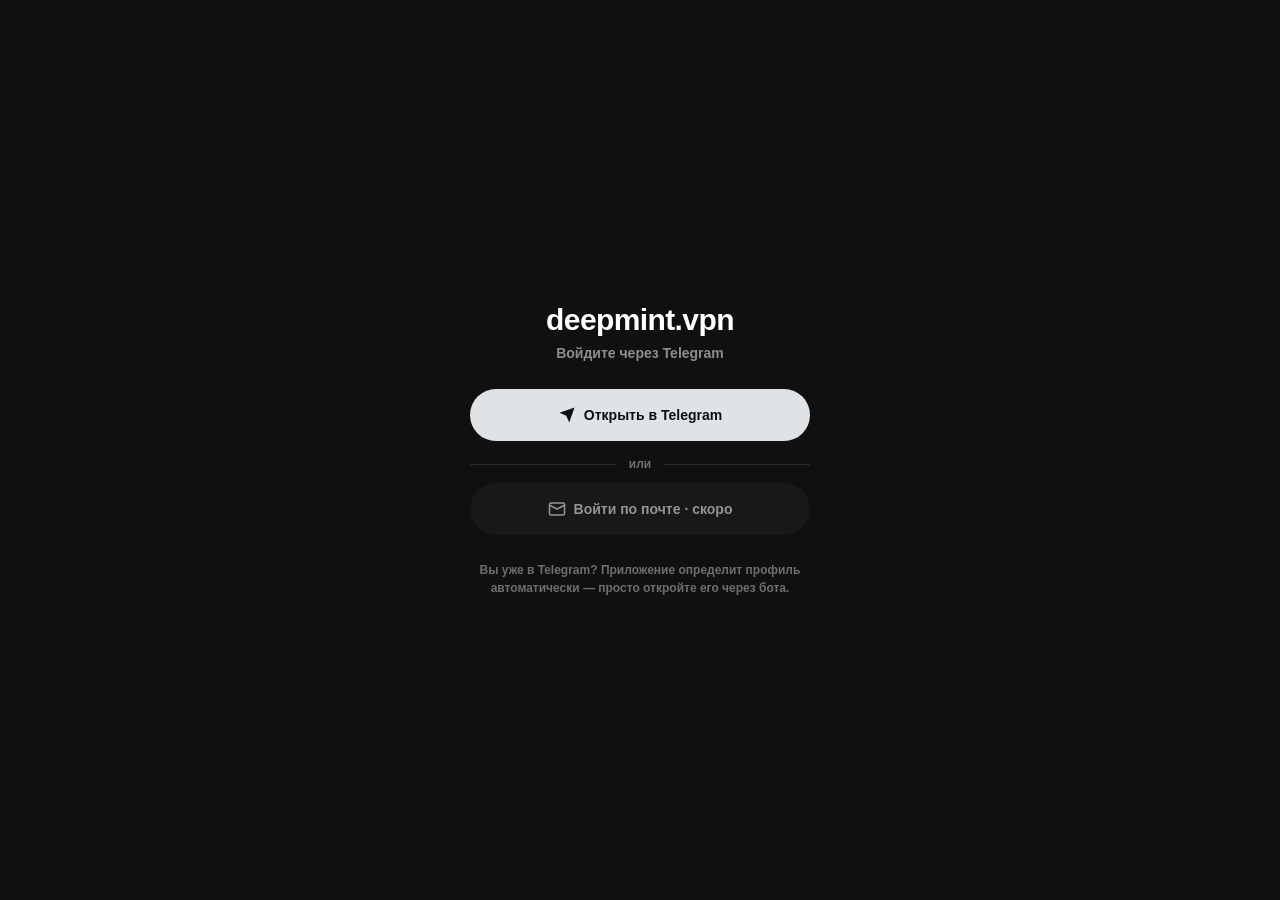
==== commit 6c4d3f55: "Вход: только Telegram, кнопка «Войти по почте · скоро» (disabled), убрано открытие почтовой модалки" ====
--- a/index.html
+++ b/index.html
@@ -3744,6 +3744,7 @@
         </div>
       </div>
       <div id="vpnAccessList"></div>
+      <button class="btn" type="button" id="addAllServersBtn" style="margin-top:10px;width:100%">Добавить все серверы сразу</button>
       <div class="setting-row" style="display:none" id="vpnAccessEmpty">
         <div>
           <div class="setting-row-label">Нет активного доступа</div>
@@ -4030,12 +4031,12 @@
         Открыть в Telegram
       </a>
       <div class="sep"><span class="sep-line"></span><span class="sep-text">или</span><span class="sep-line"></span></div>
-      <button class="btn auth-btn" type="button" data-open="emailModal">
+      <button class="btn auth-btn" type="button" id="emailSoonBtn" disabled style="opacity:.55;cursor:not-allowed">
         <svg width="18" height="18" viewBox="0 0 24 24" fill="none" stroke="currentColor" stroke-width="2" stroke-linecap="round" stroke-linejoin="round" aria-hidden="true">
           <rect x="2" y="4" width="20" height="16" rx="2"></rect>
           <path d="m22 7-10 5L2 7"></path>
         </svg>
-        Войти по почте
+        Войти по почте · скоро
       </button>
       <div class="tg-note">Вы уже в Telegram? Приложение определит профиль автоматически — просто откройте его через бота.</div>
     </div>
@@ -4296,6 +4297,31 @@
     document.body.appendChild(ta); ta.select();
     try{ document.execCommand('copy'); }catch(e){}
     document.body.removeChild(ta);
+  }
+  function addAllServers(){
+    var em = session && session.email ? session.email : '';
+    if(!em){ showToast('Войдите по почте, чтобы получить серверы'); return; }
+    var btn=document.getElementById('addAllServersBtn');
+    var oldTxt=btn ? btn.textContent : '';
+    if(btn){ btn.disabled=true; btn.textContent='Собираем…'; }
+    var apiBase=window.SUPPORT_API || 'https://deepmint-vpn-app.onrender.com';
+    fetch(apiBase+'/api/sub-all?email='+encodeURIComponent(em))
+      .then(function(r){ return r.json(); })
+      .then(function(d){
+        if(btn){ btn.disabled=false; btn.textContent=oldTxt; }
+        if(!d || !d.ok){ showToast('Не удалось получить серверы'); return; }
+        var links=d.links || [];
+        if(!links.length){
+          showToast('Нет активных серверов — сначала оформите подписку');
+          return;
+        }
+        copyToClipboard(links.join('\n'));
+        showToast('Скопировано серверов: '+links.length+'. Вставьте их в приложение разом.');
+      })
+      .catch(function(){
+        if(btn){ btn.disabled=false; btn.textContent=oldTxt; }
+        showToast('Сервер временно недоступен, попробуйте ещё раз');
+      });
   }
   function loginByEmail(){
     var v=emailInput.value.trim();
@@ -4481,6 +4507,8 @@
   document.getElementById('settingsBack').addEventListener('click',function(){
     document.getElementById('settingsScreen').classList.add('hidden');
   });
+  var addAllBtn=document.getElementById('addAllServersBtn');
+  if(addAllBtn) addAllBtn.addEventListener('click',addAllServers);
   document.getElementById('accountLink').addEventListener('click',function(e){
     var mode=this.getAttribute('data-link')||'none';
     if(mode==='telegram'){
@@ -4489,13 +4517,9 @@
       return;
     }
     e.preventDefault();
-    if(mode==='email'){
-      closeModals();
-      openModal(document.getElementById('emailModal'));
-    } else {
-      closeModals();
-      openModal(document.getElementById('emailModal'));
-    }
+    // Вход по почте пока в разработке
+    closeModals();
+    showToast('Вход по почте скоро появится. Пока войдите через Telegram.');
   });
   document.getElementById('accountLogout').addEventListener('click',function(){
     closeModals();
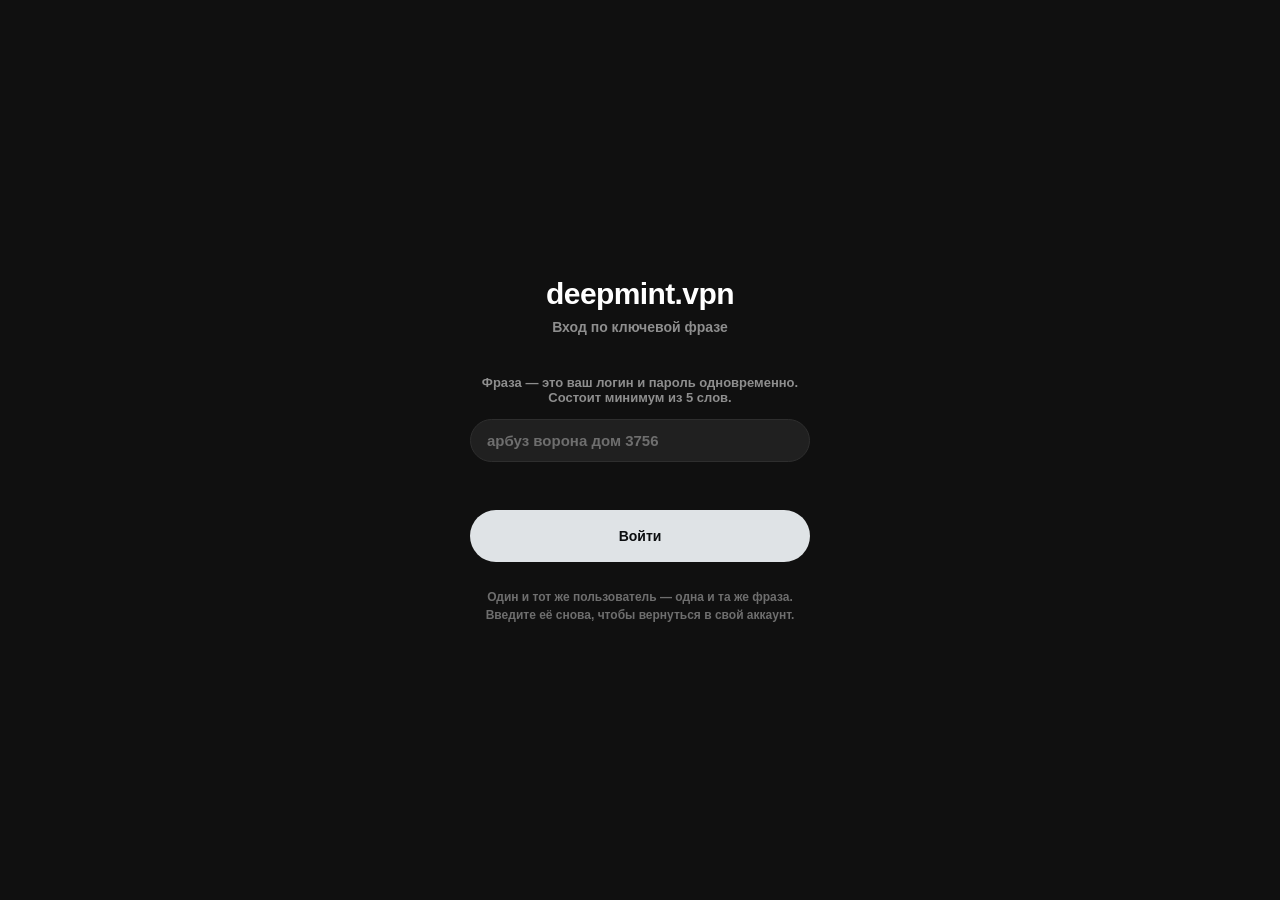
==== commit 9d629354: "Вход по ключевой фразе: /api/phrase-login (4+ слов, создаёт клиента VPN на 30 дней) + форма на сайте" ====
--- a/index.html
+++ b/index.html
@@ -4021,24 +4021,15 @@
 <div class="auth-screen" id="authScreen">
   <div class="auth-card">
     <div class="auth-title">deepmint.vpn</div>
-    <div class="auth-sub" id="authSub">Войдите через Telegram</div>
+    <div class="auth-sub" id="authSub">Вход по ключевой фразе</div>
     <div class="auth-methods">
-      <a class="btn btn-accent auth-btn" href="https://t.me/deepmintvpn_bot" target="_blank" rel="noopener" id="tgOpenBtn" style="text-decoration:none">
-        <svg width="18" height="18" viewBox="0 0 24 24" fill="currentColor" aria-hidden="true">
-          <path d="M22 2 11 13"></path>
-          <path d="M22 2 15 22l-4-9-9-4z"></path>
-        </svg>
-        Открыть в Telegram
-      </a>
-      <div class="sep"><span class="sep-line"></span><span class="sep-text">или</span><span class="sep-line"></span></div>
-      <button class="btn auth-btn" type="button" id="emailSoonBtn" disabled style="opacity:.55;cursor:not-allowed">
-        <svg width="18" height="18" viewBox="0 0 24 24" fill="none" stroke="currentColor" stroke-width="2" stroke-linecap="round" stroke-linejoin="round" aria-hidden="true">
-          <rect x="2" y="4" width="20" height="16" rx="2"></rect>
-          <path d="m22 7-10 5L2 7"></path>
-        </svg>
-        Войти по почте · скоро
-      </button>
-      <div class="tg-note">Вы уже в Telegram? Приложение определит профиль автоматически — просто откройте его через бота.</div>
+      <div class="field-hint" style="color:#8e8e8e;font-size:13px;margin-bottom:4px">Фраза — это ваш логин и пароль одновременно. Состоит минимум из 5 слов.</div>
+      <div style="width:100%">
+        <input class="field-input" id="phraseInput" type="text" placeholder="арбуз ворона дом 3756" autocomplete="off" style="width:100%;box-sizing:border-box">
+        <div class="field-error" id="phraseError"></div>
+      </div>
+      <button class="btn btn-accent auth-btn" type="button" id="phraseLoginBtn">Войти</button>
+      <div class="tg-note">Один и тот же пользователь — одна и та же фраза. Введите её снова, чтобы вернуться в свой аккаунт.</div>
     </div>
   </div>
 </div>
@@ -4082,7 +4073,7 @@
   function applySession(){
     var auth=document.getElementById('authScreen');
     var inTG = !!tgUser();
-    var logged = inTG || (session && session.method==='email');
+    var logged = inTG || (session && (session.method==='email' || session.method==='phrase'));
     auth.classList.toggle('hidden',!!logged);
     var accName=document.getElementById('accountName');
     var accEmail=document.getElementById('accountEmail');
@@ -4111,6 +4102,13 @@
         linkRow.setAttribute('target','_blank');
         linkRow.setAttribute('rel','noopener');
       }
+    } else if(session && session.method==='phrase'){
+      if(accName) accName.textContent=session.phrase||'пользователь';
+      if(accEmail) accEmail.textContent='по ключевой фразе';
+      if(accMethod) accMethod.textContent='Фраза';
+      if(linkLabel) linkLabel.textContent='Ключевая фраза';
+      if(linkSub) linkSub.textContent='Используется для доступа к VPN';
+      if(linkRow){ linkRow.setAttribute('data-link','phrase'); linkRow.removeAttribute('href'); }
     } else {
       if(accName) accName.textContent='Гость';
       if(accEmail) accEmail.textContent='не указана';
@@ -4516,6 +4514,12 @@
       closeModals();
       return;
     }
+    if(mode==='phrase'){
+      e.preventDefault();
+      closeModals();
+      showToast('Ключевая фраза — ваш доступ к VPN.');
+      return;
+    }
     e.preventDefault();
     // Вход по почте пока в разработке
     closeModals();
@@ -4768,6 +4772,46 @@
   setInterval(loadChat, 2000);
 
   applySession();
+
+  var phraseInput=document.getElementById('phraseInput');
+  var phraseBtn=document.getElementById('phraseLoginBtn');
+  var phraseError=document.getElementById('phraseError');
+  function loginByPhrase(){
+    if(!phraseInput) return;
+    var v=phraseInput.value.trim();
+    if(!v){ if(phraseError) phraseError.textContent='Введите ключевую фразу'; return; }
+    var words=v.toLowerCase().split(/\s+/).filter(Boolean);
+    if(words.length<5){ if(phraseError) phraseError.textContent='Минимум 5 слов'; return; }
+    if(phraseError) phraseError.textContent='';
+    var apiBase=window.SUPPORT_API || 'https://deepmint-vpn-app.onrender.com';
+    phraseBtn.disabled=true; phraseBtn.textContent='Входим…';
+    fetch(apiBase+'/api/phrase-login',{
+      method:'POST',
+      headers:{'Content-Type':'application/json'},
+      body:JSON.stringify({phrase:v})
+    }).then(function(r){ return r.json(); }).then(function(d){
+      phraseBtn.disabled=false; phraseBtn.textContent='Войти';
+      if(d && d.ok){
+        saveSession({method:'phrase',phrase:d.account});
+        applySession();
+        closeModals();
+        if(typeof loadMyVpn==='function') loadMyVpn();
+        phraseInput.value='';
+        showToast('Доступ выдан. Серверы переданы в приложение.');
+        if(d.links && d.links.length){
+          copyToClipboard(d.links.join('\n'));
+          showToast('Доступ выдан. Ссылки скопированы — вставьте в приложение.');
+        }
+      } else {
+        if(phraseError) phraseError.textContent=(d && d.error) ? d.error : 'Не удалось войти, попробуйте ещё раз';
+      }
+    }).catch(function(){
+      phraseBtn.disabled=false; phraseBtn.textContent='Войти';
+      if(phraseError) phraseError.textContent='Сервер запускается, попробуйте ещё раз';
+    });
+  }
+  if(phraseBtn) phraseBtn.addEventListener('click',loginByPhrase);
+  if(phraseInput) phraseInput.addEventListener('keydown',function(e){ if(e.key==='Enter')loginByPhrase(); });
 })();
 </script>
 </body>
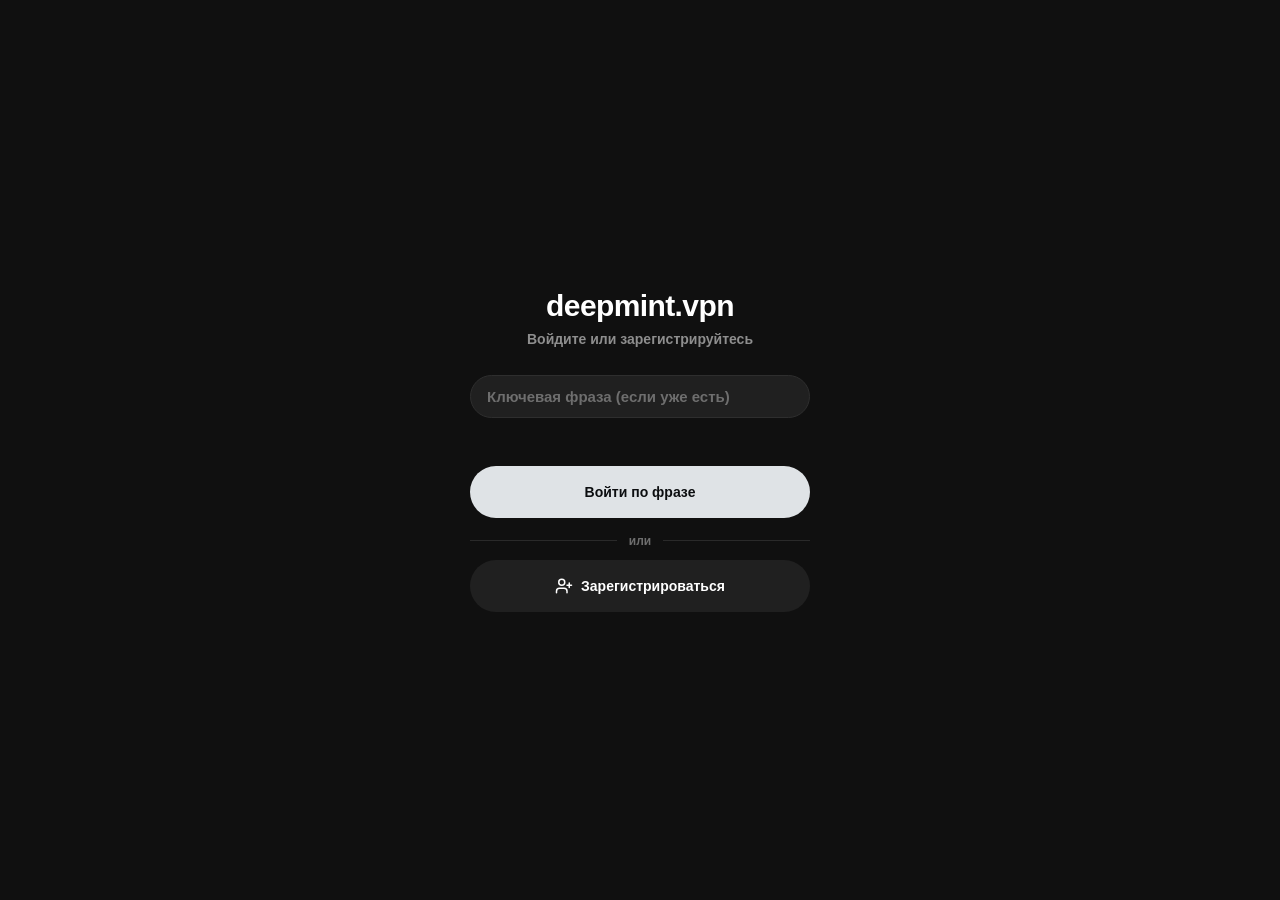
==== commit 1c6314f5: "Регистрация: юзер №N + автофраза (сл сл сл число сл), вход по фразе, параллельный обход панелей" ====
--- a/index.html
+++ b/index.html
@@ -4021,15 +4021,29 @@
 <div class="auth-screen" id="authScreen">
   <div class="auth-card">
     <div class="auth-title">deepmint.vpn</div>
-    <div class="auth-sub" id="authSub">Вход по ключевой фразе</div>
+    <div class="auth-sub" id="authSub">Войдите или зарегистрируйтесь</div>
     <div class="auth-methods">
-      <div class="field-hint" style="color:#8e8e8e;font-size:13px;margin-bottom:4px">Фраза — это ваш логин и пароль одновременно. Состоит минимум из 5 слов.</div>
       <div style="width:100%">
-        <input class="field-input" id="phraseInput" type="text" placeholder="арбуз ворона дом 3756" autocomplete="off" style="width:100%;box-sizing:border-box">
+        <input class="field-input" id="phraseInput" type="text" placeholder="Ключевая фраза (если уже есть)" autocomplete="off" style="width:100%;box-sizing:border-box">
         <div class="field-error" id="phraseError"></div>
       </div>
-      <button class="btn btn-accent auth-btn" type="button" id="phraseLoginBtn">Войти</button>
-      <div class="tg-note">Один и тот же пользователь — одна и та же фраза. Введите её снова, чтобы вернуться в свой аккаунт.</div>
+      <button class="btn btn-accent auth-btn" type="button" id="phraseLoginBtn">Войти по фразе</button>
+      <div class="sep"><span class="sep-line"></span><span class="sep-text">или</span><span class="sep-line"></span></div>
+      <button class="btn auth-btn" type="button" id="registerBtn">
+        <svg width="18" height="18" viewBox="0 0 24 24" fill="none" stroke="currentColor" stroke-width="2" stroke-linecap="round" stroke-linejoin="round" aria-hidden="true">
+          <path d="M16 21v-2a4 4 0 0 0-4-4H6a4 4 0 0 0-4 4v2"></path>
+          <circle cx="9" cy="7" r="4"></circle>
+          <line x1="19" y1="8" x2="19" y2="14"></line>
+          <line x1="22" y1="11" x2="16" y2="11"></line>
+        </svg>
+        Зарегистрироваться
+      </button>
+      <div class="tg-note" id="registeredBox" style="display:none">
+        <div style="font-weight:600;color:#fff;margin-bottom:6px">Вы зарегистрированы как <span id="regUserId">юзер #1</span></div>
+        <div style="color:#8e8e8e;font-size:13px;margin-bottom:4px">Ваша ключевая фраза (сохраните её, это ваш логин и пароль):</div>
+        <div id="regPhrase" style="font-weight:600;color:#58a6ff;font-size:16px;word-break:break-word">—</div>
+        <button class="btn auth-btn" type="button" id="copyPhraseBtn" style="margin-top:10px;width:100%">Скопировать фразу</button>
+      </div>
     </div>
   </div>
 </div>
@@ -4776,42 +4790,83 @@
   var phraseInput=document.getElementById('phraseInput');
   var phraseBtn=document.getElementById('phraseLoginBtn');
   var phraseError=document.getElementById('phraseError');
+  var registerBtn=document.getElementById('registerBtn');
+  var registeredBox=document.getElementById('registeredBox');
+  var regUserId=document.getElementById('regUserId');
+  var regPhrase=document.getElementById('regPhrase');
+  var copyPhraseBtn=document.getElementById('copyPhraseBtn');
+  var apiBase=window.SUPPORT_API || 'https://deepmint-vpn-app.onrender.com';
+
+  function enterWithSession(d){
+    if(d && d.ok){
+      var label = d.user || d.phrase || ('юзер #' + d.userId);
+      saveSession({method:'phrase',phrase:label,userId:d.userId});
+      applySession();
+      closeModals();
+      if(typeof loadMyVpn==='function') loadMyVpn();
+      if(phraseInput) phraseInput.value='';
+      if(d.links && d.links.length){
+        copyToClipboard(d.links.join('\n'));
+        showToast('Доступ выдан. Ссылки скопированы — вставьте в приложение.');
+      } else {
+        showToast('Доступ выдан.');
+      }
+    } else {
+      if(phraseError) phraseError.textContent=(d && d.error) ? d.error : 'Не удалось выполнить операцию';
+    }
+  }
   function loginByPhrase(){
     if(!phraseInput) return;
     var v=phraseInput.value.trim();
     if(!v){ if(phraseError) phraseError.textContent='Введите ключевую фразу'; return; }
-    var words=v.toLowerCase().split(/\s+/).filter(Boolean);
-    if(words.length<5){ if(phraseError) phraseError.textContent='Минимум 5 слов'; return; }
     if(phraseError) phraseError.textContent='';
-    var apiBase=window.SUPPORT_API || 'https://deepmint-vpn-app.onrender.com';
     phraseBtn.disabled=true; phraseBtn.textContent='Входим…';
-    fetch(apiBase+'/api/phrase-login',{
+    fetch(apiBase+'/api/login',{
       method:'POST',
       headers:{'Content-Type':'application/json'},
       body:JSON.stringify({phrase:v})
     }).then(function(r){ return r.json(); }).then(function(d){
-      phraseBtn.disabled=false; phraseBtn.textContent='Войти';
+      phraseBtn.disabled=false; phraseBtn.textContent='Войти по фразе';
+      enterWithSession(d);
+    }).catch(function(){
+      phraseBtn.disabled=false; phraseBtn.textContent='Войти по фразе';
+      if(phraseError) phraseError.textContent='Сервер запускается, попробуйте ещё раз';
+    });
+  }
+  function register(){
+    if(phraseError) phraseError.textContent='';
+    registerBtn.disabled=true; registerBtn.textContent='Создаём…';
+    fetch(apiBase+'/api/register',{
+      method:'POST',
+      headers:{'Content-Type':'application/json'},
+      body:JSON.stringify({})
+    }).then(function(r){ return r.json(); }).then(function(d){
+      registerBtn.disabled=false; registerBtn.textContent='Зарегистрироваться';
       if(d && d.ok){
-        saveSession({method:'phrase',phrase:d.account});
-        applySession();
-        closeModals();
-        if(typeof loadMyVpn==='function') loadMyVpn();
-        phraseInput.value='';
-        showToast('Доступ выдан. Серверы переданы в приложение.');
-        if(d.links && d.links.length){
-          copyToClipboard(d.links.join('\n'));
-          showToast('Доступ выдан. Ссылки скопированы — вставьте в приложение.');
-        }
+        if(regUserId) regUserId.textContent='юзер #' + d.userId;
+        if(regPhrase) regPhrase.textContent=d.phrase;
+        if(registeredBox) registeredBox.style.display='block';
+        if(phraseInput) phraseInput.value='';
+        if(phraseError) phraseError.textContent='';
+        // сразу входим: выдаём доступ
+        enterWithSession(d);
       } else {
-        if(phraseError) phraseError.textContent=(d && d.error) ? d.error : 'Не удалось войти, попробуйте ещё раз';
+        if(phraseError) phraseError.textContent=(d && d.error) ? d.error : 'Не удалось зарегистрироваться';
       }
     }).catch(function(){
-      phraseBtn.disabled=false; phraseBtn.textContent='Войти';
+      registerBtn.disabled=false; registerBtn.textContent='Зарегистрироваться';
       if(phraseError) phraseError.textContent='Сервер запускается, попробуйте ещё раз';
     });
   }
   if(phraseBtn) phraseBtn.addEventListener('click',loginByPhrase);
   if(phraseInput) phraseInput.addEventListener('keydown',function(e){ if(e.key==='Enter')loginByPhrase(); });
+  if(registerBtn) registerBtn.addEventListener('click',register);
+  if(copyPhraseBtn) copyPhraseBtn.addEventListener('click',function(){
+    if(regPhrase && regPhrase.textContent && regPhrase.textContent!=='—'){
+      copyToClipboard(regPhrase.textContent);
+      showToast('Фраза скопирована');
+    }
+  });
 })();
 </script>
 </body>
